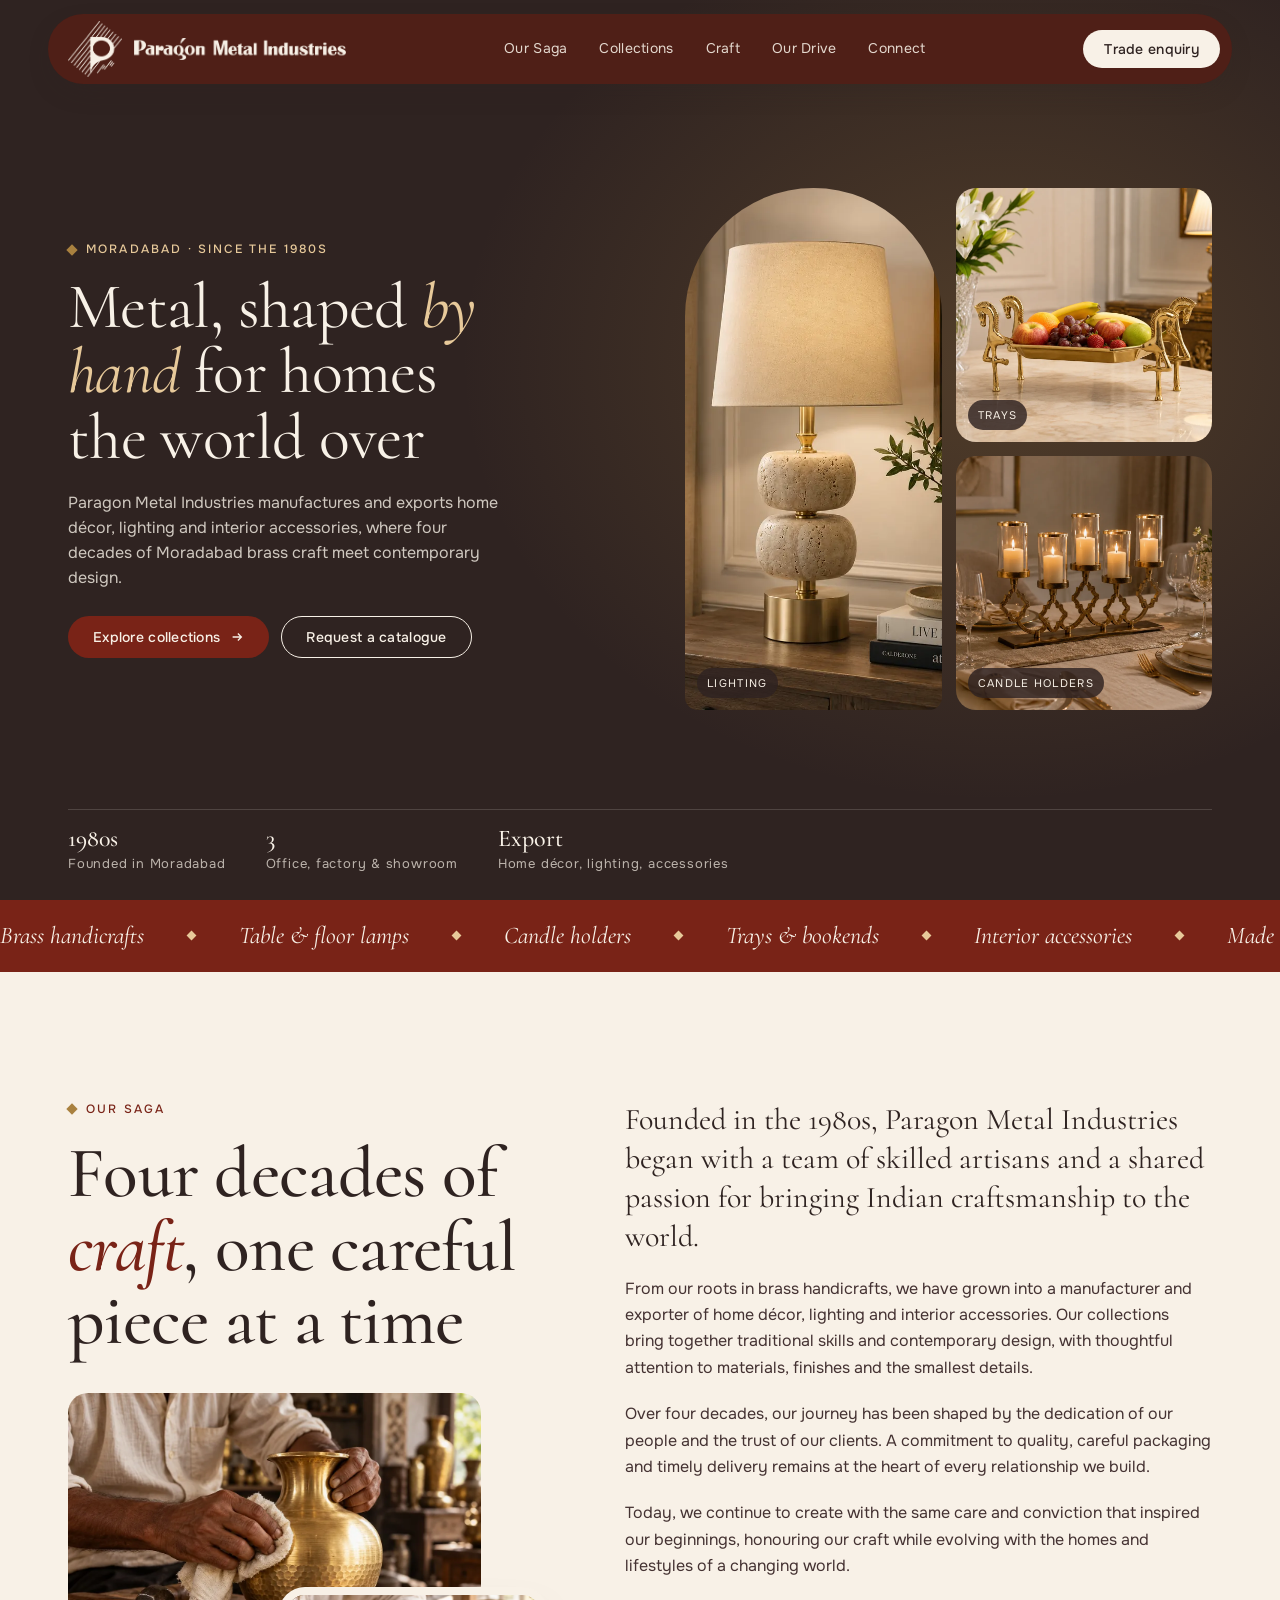
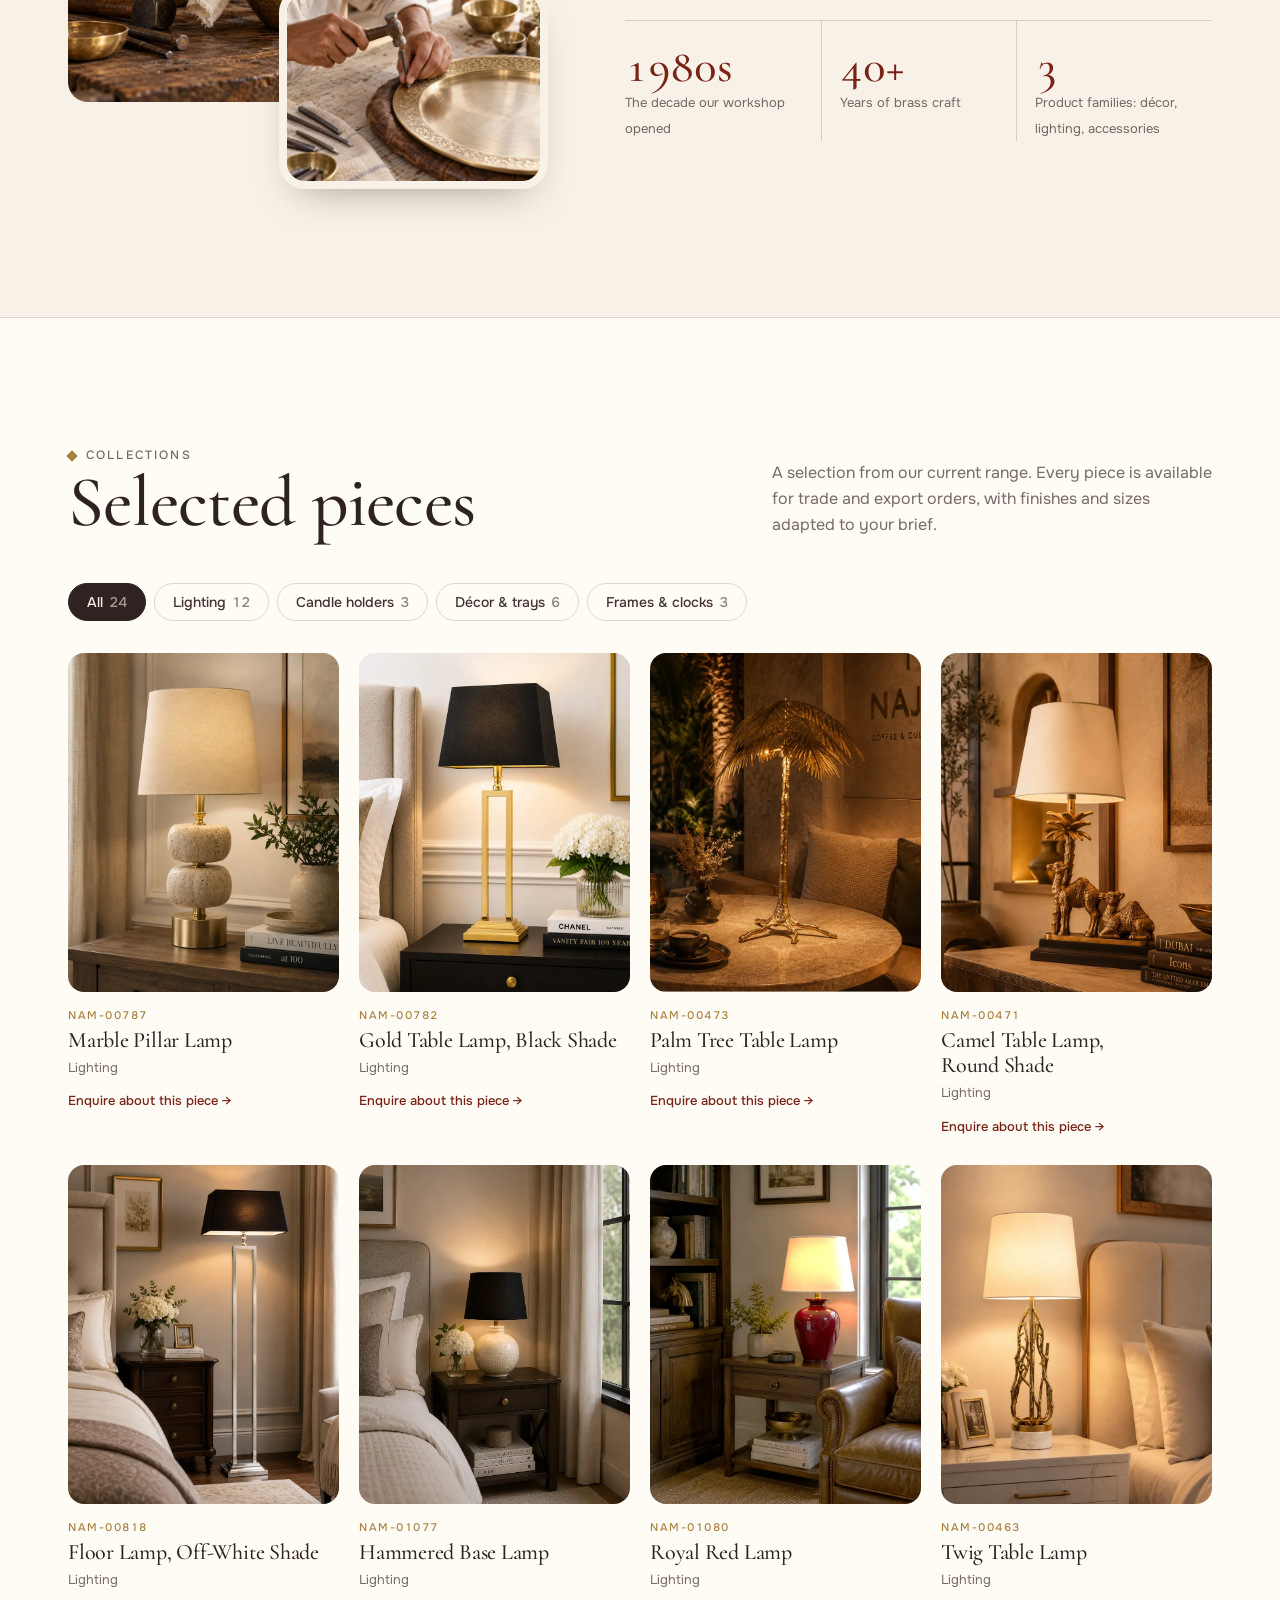
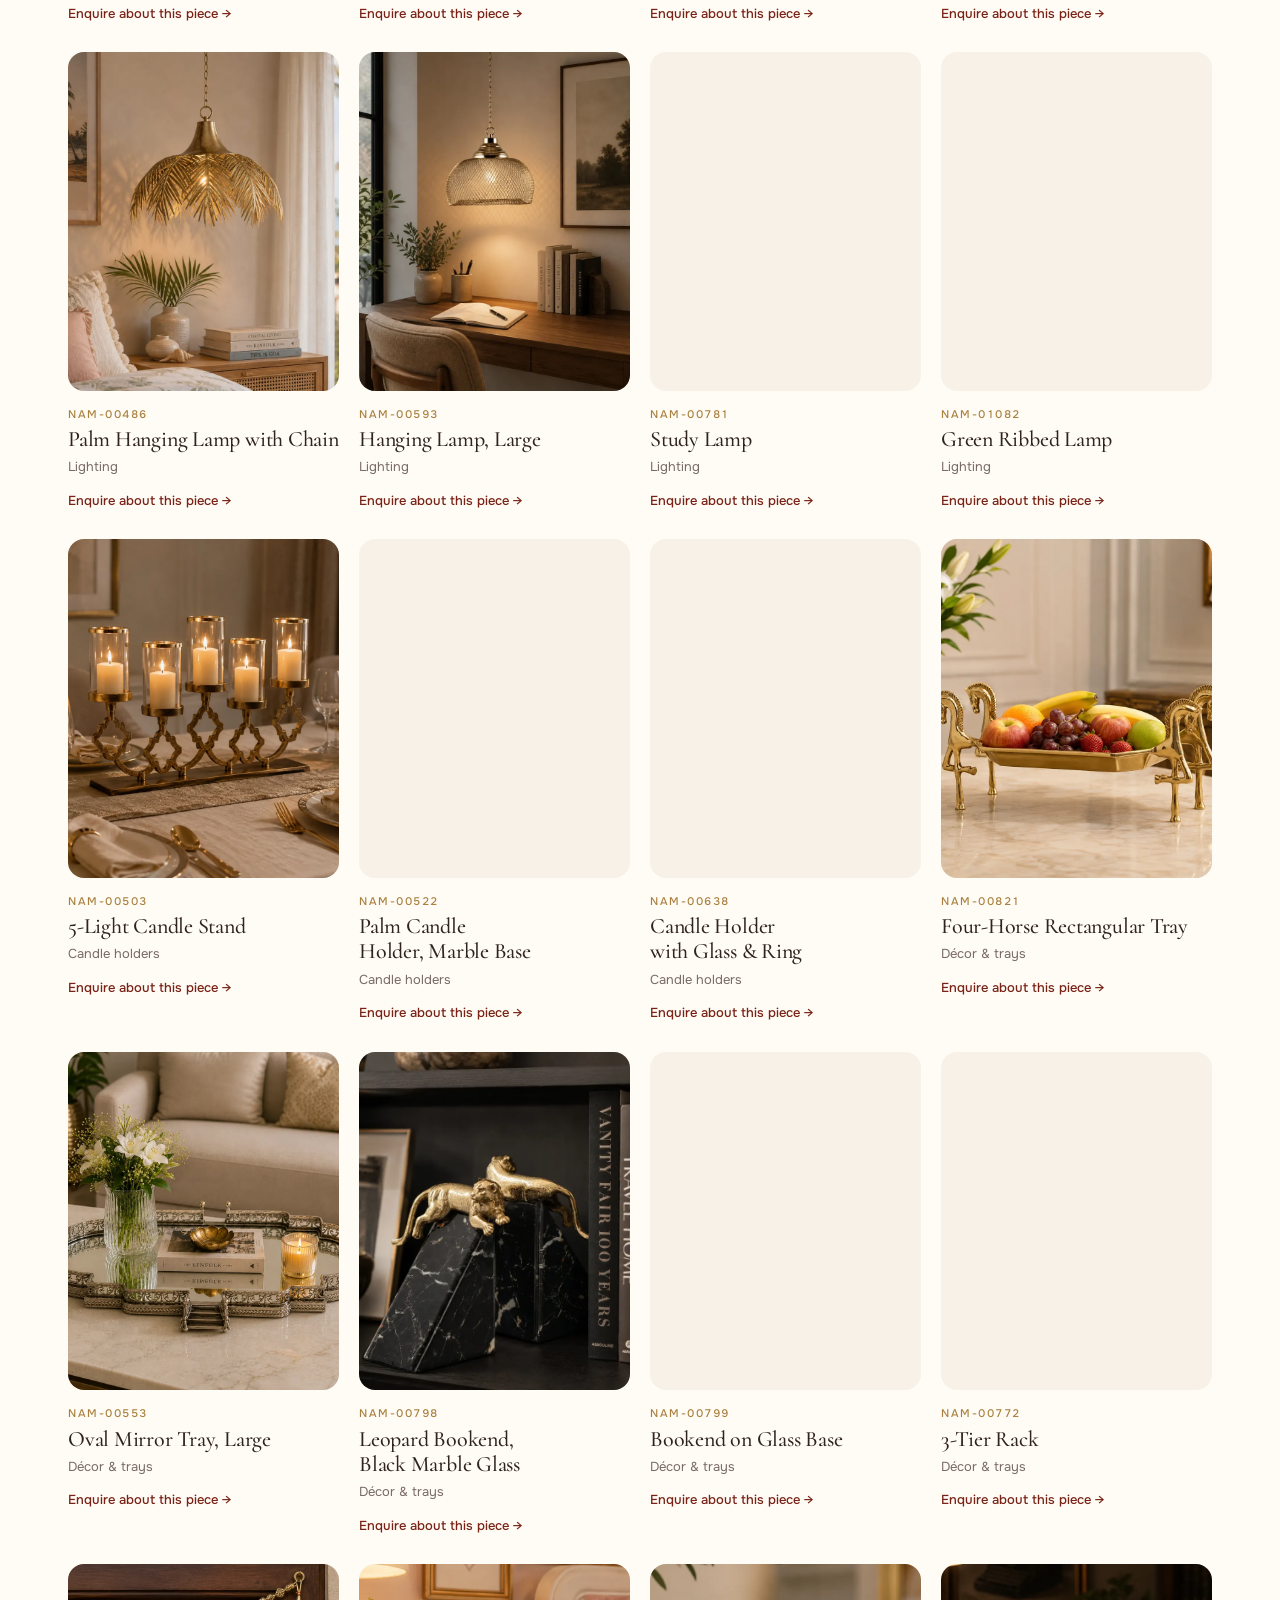
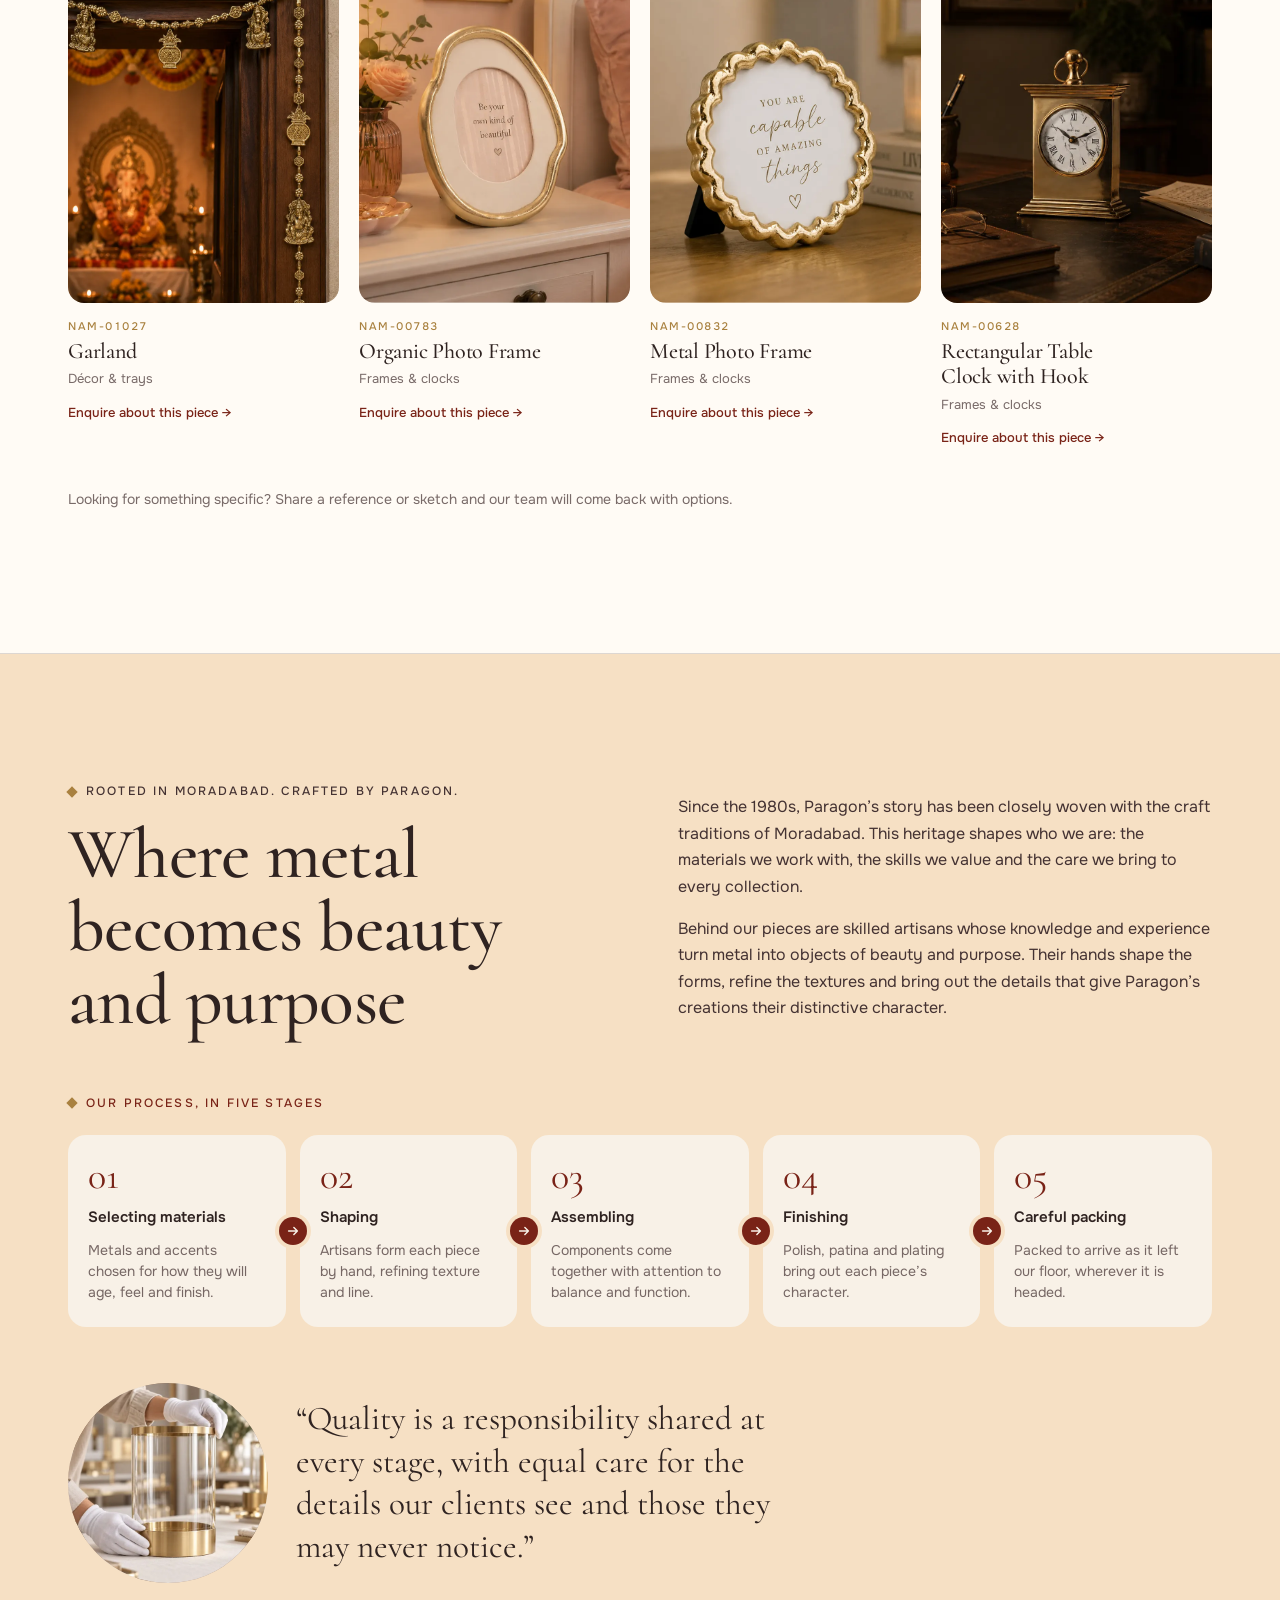
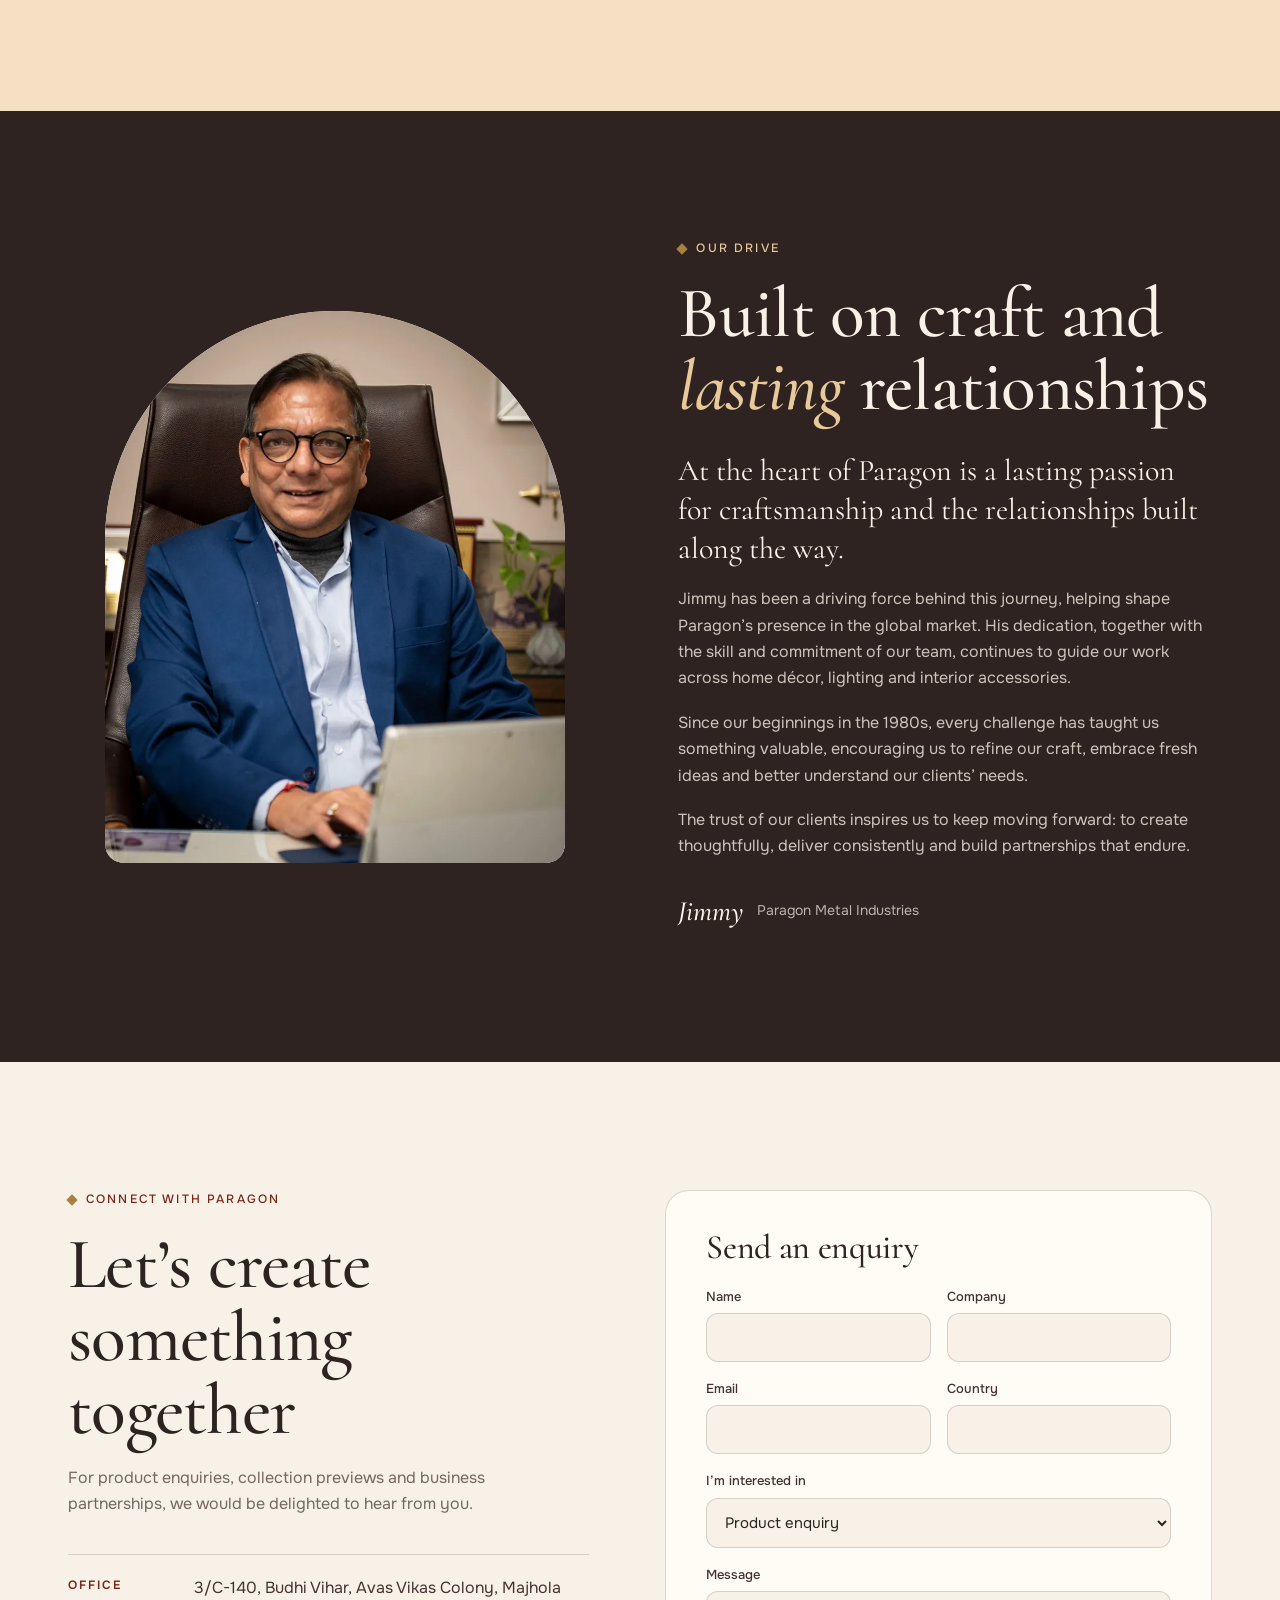
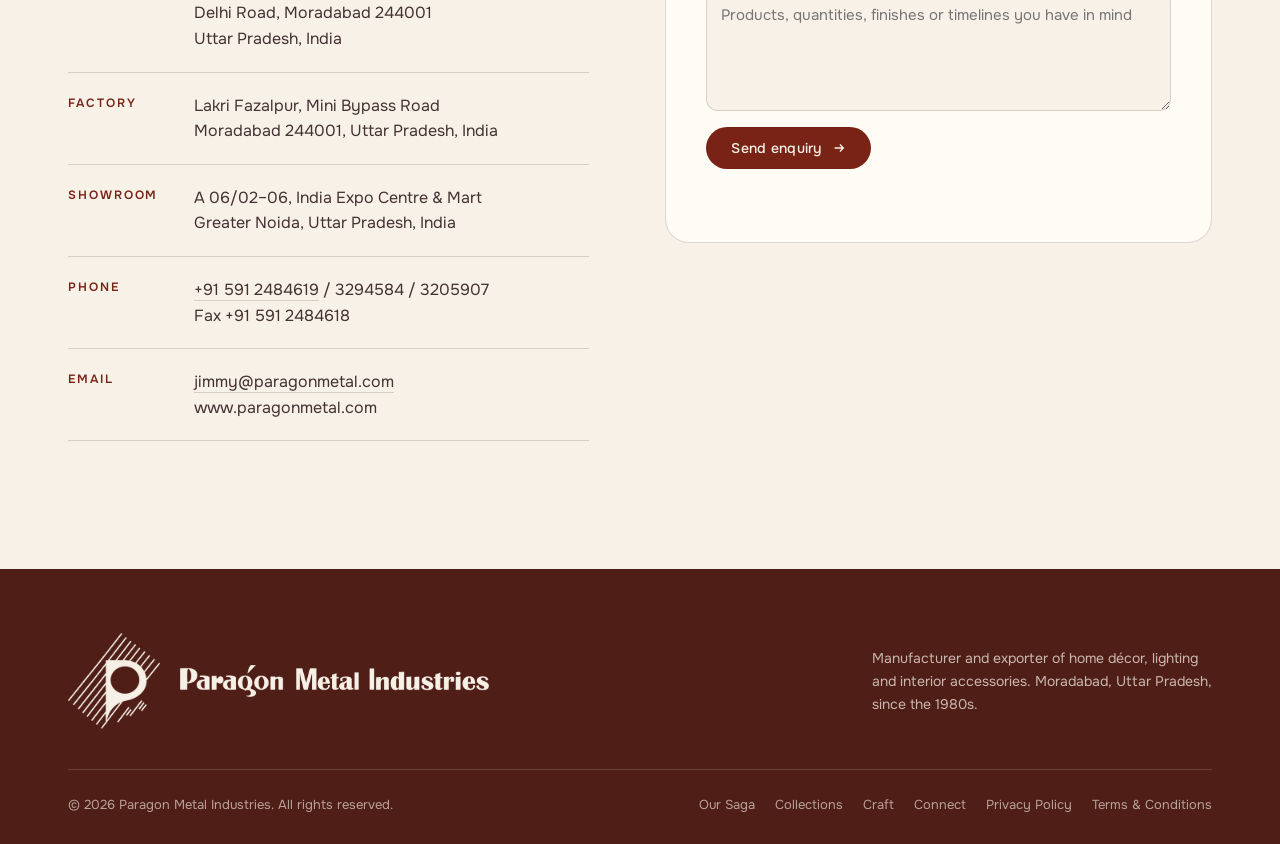
==== index.html @ 7263d32e "Keep all images in images/ and compress the logo Logo mark and wordmark move into images/ as lossles" ====
<!doctype html>
<html lang="en">
<head>
<meta charset="utf-8">
<meta name="viewport" content="width=device-width, initial-scale=1, viewport-fit=cover">
<title>Paragon Metal Industries</title>
<meta name="description" content="Paragon Metal Industries, Moradabad. Manufacturer and exporter of brass home décor, lighting and interior accessories since the 1980s.">
<link rel="preconnect" href="https://fonts.googleapis.com">
<link rel="preconnect" href="https://fonts.gstatic.com" crossorigin>
<link href="https://fonts.googleapis.com/css2?family=Cormorant:ital,wght@0,400;0,500;0,600;1,400;1,500&family=Onest:wght@300;400;500;600&display=swap" rel="stylesheet">
<style>
/* Layout: floating pill nav over a dark hero, then cream sections alternating with
   a peach craft band and an oxblood-brown footer. Wide 1240px frame, 16px+ gutters. */
:root{
  --cream:#F8F1E7;      /* page ground */
  --paper:#FFFBF5;      /* card ground */
  --peach:#F6E0C4;      /* craft band */
  --ink:#2F2321;        /* text + dark sections */
  --cocoa:#443232;      /* secondary text */
  --oxblood:#792317;    /* accent: nav, buttons */
  --oxblood-deep:#4F1F17;
  --brass:#A9813F;      /* small metal details */
  --line:rgba(68,50,50,.18);
  --muted:rgba(68,50,50,.72);

  --display:"Cormorant","Cormorant Garamond",Georgia,"Times New Roman",serif;
  --body:"Onest",system-ui,-apple-system,"Segoe UI",Roboto,sans-serif;

  --frame:1240px;
  --gutter:clamp(16px,4vw,48px);
  --radius:999px;
}
*{box-sizing:border-box}
html{scroll-behavior:smooth}
@media (prefers-reduced-motion:reduce){html{scroll-behavior:auto}*{animation:none!important;transition:none!important}}
body{margin:0;background:var(--cream);color:var(--ink);font-family:var(--body);font-size:16px;line-height:1.65;-webkit-font-smoothing:antialiased}
img{max-width:100%;display:block}
a{color:inherit}
:focus-visible{outline:2px solid var(--brass);outline-offset:3px}
.frame{max-width:var(--frame);margin-inline:auto;padding-inline:var(--gutter)}
h1,h2,h3{font-family:var(--display);font-weight:500;line-height:1.02;margin:0;text-wrap:balance;letter-spacing:-.01em}
.eyebrow{font-size:12px;letter-spacing:.18em;text-transform:uppercase;font-weight:500;color:var(--oxblood);display:flex;align-items:center;gap:10px;margin:0 0 18px}
.eyebrow::before{content:"";width:8px;height:8px;background:var(--brass);transform:rotate(45deg)}
.btn{display:inline-flex;align-items:center;gap:10px;padding:13px 24px;border-radius:var(--radius);font:500 14px/1 var(--body);letter-spacing:.02em;text-decoration:none;border:1px solid transparent;cursor:pointer;transition:background .25s,color .25s,border-color .25s}
.btn-primary{background:var(--oxblood);color:var(--cream)}
.btn-primary:hover{background:var(--oxblood-deep)}
.btn-ghost{border-color:currentColor;background:transparent}
.btn-ghost:hover{background:var(--cream);color:var(--ink);border-color:var(--cream)}
.btn svg{width:14px;height:14px}

/* ---------- Nav ---------- */
.nav-wrap{position:fixed;inset:0 0 auto 0;z-index:50;padding:calc(14px + env(safe-area-inset-top,0px)) var(--gutter) 0}
.nav{max-width:var(--frame);margin-inline:auto;background:var(--oxblood-deep);color:var(--cream);border-radius:var(--radius);display:flex;align-items:center;justify-content:space-between;gap:16px;padding:7px 12px 7px 20px;box-shadow:0 10px 30px -12px rgba(47,35,33,.45)}
.logo{display:inline-flex;align-items:center;gap:12px;text-decoration:none}
.logo img{width:auto;display:block}
.nav .logo .mark{height:56px}
.nav .logo .word{height:22px}
@media (max-width:520px){.nav .logo{gap:9px}.nav .logo .mark{height:46px}.nav .logo .word{height:15px}}
@media (min-width:901px) and (max-width:1120px){.nav .logo .word{height:17px}.nav ul a{padding-inline:10px}}
.nav ul{list-style:none;margin:0;padding:0;display:flex;gap:4px}
.nav ul a{display:block;padding:9px 14px;border-radius:var(--radius);text-decoration:none;font-size:14px;letter-spacing:.02em;opacity:.88;transition:background .2s,opacity .2s}
.nav ul a:hover{background:rgba(248,241,231,.1);opacity:1}
.nav .btn{background:var(--cream);color:var(--ink);padding:11px 20px}
.nav .btn:hover{background:var(--peach)}
.menu-btn{display:none;background:none;border:0;color:var(--cream);padding:8px;cursor:pointer}
.menu-btn svg{width:26px;height:26px;display:block}
.menu-btn .x{display:none}
.nav.open .menu-btn .bars{display:none}
.nav.open .menu-btn .x{display:block}
@media (max-width:900px){
  .nav ul,.nav .nav-cta{display:none}
  .menu-btn{display:block}
  .nav.open{border-radius:28px;flex-wrap:wrap}
  .nav.open ul{display:flex;flex-direction:column;width:100%;padding:8px 0 10px;order:3}
  .nav.open ul a{font-size:17px;padding:12px 14px}
}

/* ---------- Hero ---------- */
.hero{background:var(--ink);color:var(--cream);padding-block:140px 72px;position:relative;overflow:hidden}
.hero::after{content:"";position:absolute;inset:0;background:radial-gradient(60% 70% at 78% 40%,rgba(169,129,63,.28),transparent 70%);pointer-events:none}
.hero-grid{display:grid;grid-template-columns:1.05fr 1fr;gap:clamp(28px,5vw,72px);align-items:end;position:relative;z-index:1}
.hero h1{font-size:clamp(40px,11vw,64px);font-weight:400}
.hero h1 em{font-style:italic;color:#E7C99A}
.hero-lede{max-width:430px;color:rgba(248,241,231,.8);margin:28px 0 32px;font-size:17px}
.hero-actions{display:flex;flex-wrap:wrap;gap:12px}
.hero-collage{display:grid;grid-template-columns:1fr 1fr;grid-template-rows:auto auto;gap:14px}
.tile{background:var(--paper);border-radius:20px;overflow:hidden;position:relative}
.tile img{width:100%;height:100%;object-fit:cover}
.hero-collage .t1{grid-row:span 2;aspect-ratio:3/4.4;border-radius:200px 200px 20px 20px}
.hero-collage .t2,.hero-collage .t3{aspect-ratio:1/1}
.tile .tag{position:absolute;left:12px;bottom:12px;background:rgba(47,35,33,.82);color:var(--cream);font-size:11px;letter-spacing:.12em;text-transform:uppercase;padding:6px 10px;border-radius:var(--radius)}
.hero-foot{display:flex;flex-wrap:wrap;gap:12px 40px;margin-top:56px;padding-top:24px;border-top:1px solid rgba(248,241,231,.16);position:relative;z-index:1;font-size:13px;letter-spacing:.06em;color:rgba(248,241,231,.7)}
.hero-foot b{font-family:var(--display);font-size:30px;font-weight:500;color:var(--cream);display:block;letter-spacing:0;line-height:1.1}
@media (max-width:520px){.hero-foot{font-size:11.5px;letter-spacing:.02em;line-height:1.4}.hero-foot b{font-size:25px;margin-bottom:3px}}
@media (max-width:900px){
  .hero-foot{display:grid;grid-template-columns:repeat(3,minmax(0,1fr));gap:12px;margin-top:40px}
  .hero{padding-top:120px}
  .hero-grid{grid-template-columns:1fr}
}
/* Desktop: the whole hero fits the first screen, sized from viewport height */
@media (min-width:901px){
  .hero{min-height:100svh;display:flex;flex-direction:column;padding-block:116px 26px}
  .hero>.frame{flex:1;width:100%;display:flex;flex-direction:column}
  .hero-grid{flex:1;align-items:center}
  .hero h1{font-size:clamp(38px,min(5vw,8.4vh),80px)}
  .hero .eyebrow{margin-bottom:14px}
  .hero-lede{margin:clamp(14px,2.4vh,24px) 0 clamp(16px,2.8vh,28px);font-size:16px;line-height:1.55}
  .hero-collage{height:clamp(300px,58vh,560px);grid-template-rows:1fr 1fr;justify-self:end;width:min(100%,560px)}
  .hero-collage .tile{aspect-ratio:auto;height:100%;min-height:0}
  .hero-foot{margin-top:clamp(16px,3vh,32px);padding-top:16px}
  .hero-foot b{font-size:24px}
}

/* ---------- Marquee ---------- */
.marquee{background:var(--oxblood);color:var(--cream);overflow:hidden;white-space:nowrap;padding-block:16px}
.marquee-track{display:inline-flex;gap:44px;animation:slide 38s linear infinite;font-family:var(--display);font-size:24px;font-style:italic}
.marquee-track span{display:inline-flex;align-items:center;gap:44px}
.marquee-track span::after{content:"";width:7px;height:7px;background:#E7C99A;transform:rotate(45deg)}
@keyframes slide{to{transform:translateX(-50%)}}

/* ---------- Sections ---------- */
section{scroll-margin-top:104px}
.sec{padding-block:clamp(72px,10vw,128px)}
.sec-head{display:flex;justify-content:space-between;align-items:end;gap:24px;flex-wrap:wrap;margin-bottom:44px}
.sec-head h2{font-size:clamp(40px,5.6vw,76px)}
.sec-head p{max-width:440px;color:var(--muted);margin:0}

/* Saga */
.saga{display:grid;grid-template-columns:.9fr 1.1fr;gap:clamp(32px,6vw,96px);align-items:start}
.saga h2{font-size:clamp(40px,5.6vw,76px)}
.saga h2 em{font-style:italic;color:var(--oxblood)}
.saga-figure{margin-top:36px;position:relative;padding:0 0 18% 0}
.saga-figure img{display:block;width:86%;height:auto;aspect-ratio:4/3;object-fit:cover;border-radius:20px;background:var(--paper)}
.saga-figure img+img{position:absolute;right:0;bottom:0;width:56%;border:8px solid var(--cream);border-radius:26px;box-shadow:0 18px 40px -22px rgba(47,35,33,.5)}
.saga-copy{min-width:0}
.saga-copy p{margin:0 0 20px;max-width:62ch;color:var(--cocoa)}
.saga-copy p:first-child{font-family:var(--display);font-size:clamp(24px,2.4vw,30px);line-height:1.3;color:var(--ink)}
.facts{display:grid;grid-template-columns:repeat(3,1fr);gap:0;margin-top:40px;border-top:1px solid var(--line)}
.facts div{padding:22px 18px 0 0}
.facts div+div{padding-left:18px;border-left:1px solid var(--line)}
.facts b{display:block;font-family:var(--display);font-weight:500;font-size:clamp(34px,3.6vw,48px);line-height:1;color:var(--oxblood);font-variant-numeric:tabular-nums}
.facts span{font-size:13px;color:var(--muted)}
@media (max-width:900px){.saga{grid-template-columns:1fr}}
@media (max-width:520px){.facts div{padding:18px 10px 0 0}.facts div+div{padding-left:12px}.facts b{font-size:29px}.facts span{display:block;font-size:12px;line-height:1.4;margin-top:6px}}

/* Collections */
.collections{background:var(--paper);border-block:1px solid var(--line)}
.filters{display:flex;flex-wrap:wrap;gap:8px;margin-bottom:32px}
.filters button{font:500 14px/1 var(--body);padding:11px 18px;border-radius:var(--radius);border:1px solid var(--line);background:transparent;color:var(--cocoa);cursor:pointer;transition:all .2s}
.filters button:hover{border-color:var(--cocoa)}
.filters button[aria-pressed="true"]{background:var(--ink);border-color:var(--ink);color:var(--cream)}
.filters .count{opacity:.6;margin-left:6px;font-variant-numeric:tabular-nums}
@media (max-width:520px){.filters{gap:6px}.filters button{font-size:13px;padding:9px 11px;white-space:nowrap}.filters .count{margin-left:4px}}
@media (max-width:350px){.filters{gap:5px}.filters button{font-size:12px;padding:8px 9px}}
.grid{display:grid;grid-template-columns:repeat(4,1fr);gap:28px 20px}
@media (max-width:1060px){.grid{grid-template-columns:repeat(3,1fr)}}
@media (max-width:760px){.grid{grid-template-columns:repeat(2,1fr);gap:22px 12px}}
.card{display:flex;flex-direction:column;min-width:0}
.card-img{position:relative;aspect-ratio:4/5;border-radius:16px;overflow:hidden;background:var(--cream)}
.card-img img{position:absolute;inset:0;width:100%;height:100%;object-fit:cover;transition:opacity .5s,transform .8s}
.card-img img.alt{opacity:0;object-fit:contain;background:#fff}
.card:hover .card-img img.alt{opacity:1}
.card:hover .card-img img{transform:scale(1.03)}
.card-body{padding-top:14px;display:flex;flex-direction:column;gap:4px}
.card-sku{font-size:11px;letter-spacing:.14em;color:var(--brass);font-weight:500;font-variant-numeric:tabular-nums}
.card h3{font-size:22px;line-height:1.15;font-weight:500}
.card-cat{font-size:13px;color:var(--muted)}
.card a.enq{margin-top:8px;font-size:13px;font-weight:500;color:var(--oxblood);text-decoration:none;display:inline-flex;gap:6px;align-items:center}
.card a.enq:hover{text-decoration:underline;text-underline-offset:3px}
.card[hidden]{display:none}
.grid-note{margin-top:40px;font-size:14px;color:var(--muted)}

/* Craft band */
.craft{background:var(--peach)}
.craft-top{display:grid;grid-template-columns:1fr 1fr;gap:clamp(32px,6vw,96px);align-items:end;margin-bottom:56px}
.craft-top h2{font-size:clamp(40px,5.6vw,76px)}
.craft-top p{margin:0 0 16px;color:var(--cocoa);max-width:60ch}
.steps{list-style:none;margin:0;padding:0;display:grid;grid-template-columns:repeat(5,1fr);gap:14px;counter-reset:s}
.steps li{background:var(--cream);border-radius:18px;padding:22px 20px 24px;display:flex;flex-direction:column;gap:10px;min-width:0;position:relative}
.steps li:not(:last-child)::after{content:"";position:absolute;z-index:2;top:50%;right:-21px;width:28px;height:28px;margin-top:-14px;border-radius:50%;background:var(--oxblood) url("data:image/svg+xml,%3Csvg xmlns='http://www.w3.org/2000/svg' viewBox='0 0 16 16' fill='none' stroke='%23F8F1E7' stroke-width='1.7' stroke-linecap='round' stroke-linejoin='round'%3E%3Cpath d='M3 8h10M9 4l4 4-4 4'/%3E%3C/svg%3E") center/14px no-repeat;box-shadow:0 0 0 4px var(--peach)}
.steps-label{margin-bottom:22px}
.steps li::before{counter-increment:s;content:"0" counter(s);font-family:var(--display);font-size:38px;line-height:1;color:var(--oxblood)}
.steps b{font-weight:600;font-size:15px}
.steps span{font-size:14px;color:var(--muted);line-height:1.5}
.craft-quote{margin-top:56px;display:grid;grid-template-columns:auto 1fr;gap:28px;align-items:center}
.craft-quote .tile{width:200px;aspect-ratio:1;border-radius:50%}
.craft-quote .tile img{position:absolute;inset:0;opacity:0;transition:opacity 1.2s ease}
.craft-quote .tile img.prev{opacity:1;z-index:1;transition:none}
.craft-quote .tile img.on{opacity:1;z-index:2}
.craft-quote p{font-family:var(--display);font-size:clamp(24px,2.6vw,34px);line-height:1.28;margin:0;max-width:30ch}
@media (max-width:1000px){.steps{grid-template-columns:repeat(2,minmax(0,1fr));gap:12px}.steps li:last-child{grid-column:span 2}
  .steps li:not(:last-child)::after{right:-20px}
  .steps li:nth-child(even):not(:last-child)::after{top:auto;right:auto;left:-20px;bottom:-20px;margin-top:0;transform:rotate(90deg)}}
@media (max-width:900px){.craft-top{grid-template-columns:1fr}}
@media (max-width:560px){.steps li{padding:18px 15px 20px;gap:8px}.steps li::before{font-size:32px}.steps b{font-size:14.5px}.steps span{font-size:13px}
  .craft-quote{gap:16px;margin-top:44px}.craft-quote .tile{width:108px}.craft-quote p{font-size:19px;line-height:1.3}}

/* Drive */
.drive{background:var(--ink);color:var(--cream)}
.drive-grid{display:grid;grid-template-columns:1fr 1fr;gap:clamp(32px,6vw,96px);align-items:center}
.drive .eyebrow{color:#E7C99A}
.drive h2{font-size:clamp(40px,5.6vw,76px)}
.drive h2 em{font-style:italic;color:#E7C99A}
.drive p{color:rgba(248,241,231,.78);max-width:58ch;margin:0 0 18px}
.drive .lead{font-family:var(--display);font-size:clamp(24px,2.4vw,30px);line-height:1.3;color:var(--cream)}
.drive-pics{display:flex;justify-content:center}
.drive-pics .tile{width:min(100%,460px);aspect-ratio:5/6;border-radius:240px 240px 20px 20px}
.drive-pics .tile img{object-position:50% 30%}
.sign{display:flex;align-items:center;gap:14px;margin-top:28px;font-size:14px;color:rgba(248,241,231,.7)}
.sign b{font-family:var(--display);font-size:28px;font-weight:500;font-style:italic;color:var(--cream)}
@media (max-width:900px){.drive-grid{grid-template-columns:1fr}}

/* Contact */
.contact-grid{display:grid;grid-template-columns:1fr 1.05fr;gap:clamp(32px,6vw,80px);align-items:start}
.contact h2{font-size:clamp(40px,5.6vw,76px)}
.contact-intro{color:var(--muted);max-width:44ch;margin:18px 0 36px}
.places{display:grid;gap:0;border-top:1px solid var(--line)}
.place{display:grid;grid-template-columns:110px 1fr;gap:16px;padding:20px 0;border-bottom:1px solid var(--line)}
.place h3{font-family:var(--body);font-size:12px;letter-spacing:.16em;text-transform:uppercase;font-weight:600;color:var(--oxblood);padding-top:4px}
.place p{margin:0;color:var(--cocoa);line-height:1.6}
.place a{text-decoration:none;border-bottom:1px solid var(--line)}
.place a:hover{border-color:var(--oxblood)}
.form{background:var(--paper);border:1px solid var(--line);border-radius:24px;padding:clamp(22px,3.4vw,40px);display:grid;gap:16px;min-width:0}
.form h3{font-size:34px;margin-bottom:4px}
.form .row{display:grid;grid-template-columns:1fr 1fr;gap:16px}
.field{display:grid;gap:6px;min-width:0}
.field label{font-size:13px;font-weight:500;color:var(--cocoa)}
.field input,.field select,.field textarea{font:400 15px/1.4 var(--body);color:var(--ink);background:var(--cream);border:1px solid var(--line);border-radius:12px;padding:13px 14px;width:100%}
.field textarea{min-height:120px;resize:vertical}
.field input:focus,.field select:focus,.field textarea:focus{outline:none;border-color:var(--oxblood);box-shadow:0 0 0 3px rgba(121,35,23,.12)}
.form .btn{justify-self:start}
.form-msg{font-size:14px;color:var(--oxblood);min-height:1.2em;margin:0}
@media (max-width:900px){.contact-grid{grid-template-columns:1fr}}
@media (max-width:520px){.form .row{grid-template-columns:1fr}.place{grid-template-columns:1fr;gap:4px}}

/* Footer */
footer{background:var(--oxblood-deep);color:var(--cream);padding-block:64px calc(28px + env(safe-area-inset-bottom,0px))}
.foot-top{display:flex;justify-content:space-between;align-items:center;gap:32px;flex-wrap:wrap;padding-bottom:40px;border-bottom:1px solid rgba(248,241,231,.16)}
.foot-top .logo{gap:20px;min-width:0}
.foot-top .logo .mark{height:96px}
.foot-top .logo .word{height:32px}
@media (max-width:520px){.foot-top .logo{gap:14px}.foot-top .logo .mark{height:68px}.foot-top .logo .word{height:21px}}
.foot-top p{margin:0;max-width:340px;color:rgba(248,241,231,.72);font-size:14px}
.foot-bot{display:flex;justify-content:space-between;gap:16px;flex-wrap:wrap;padding-top:24px;font-size:13px;color:rgba(248,241,231,.62)}
.foot-bot nav{display:flex;gap:10px 20px;flex-wrap:wrap}
.foot-bot a{text-decoration:none}
.foot-bot a:hover{color:var(--cream)}

/* Reveal: visible at rest, gentle lift when JS marks it */
.reveal{transition:transform .9s cubic-bezier(.2,.7,.2,1),opacity .9s}
.js .reveal.pre{transform:translateY(22px)}
</style>
</head>
<body>

<div class="nav-wrap">
  <nav class="nav" id="nav" aria-label="Main">
    <a href="#top" class="logo" aria-label="Paragon Metal Industries home"><img class="mark" src="images/logo-mark.webp" alt="" width="230" height="240"><img class="word" src="images/logo-wordmark.webp" alt="Paragon Metal Industries" width="928" height="96"></a>
    <ul>
      <li><a href="#saga">Our Saga</a></li>
      <li><a href="#collections">Collections</a></li>
      <li><a href="#craft">Craft</a></li>
      <li><a href="#drive">Our Drive</a></li>
      <li><a href="#connect">Connect</a></li>
    </ul>
    <a href="#connect" class="btn nav-cta">Trade enquiry</a>
    <button class="menu-btn" id="menuBtn" aria-label="Open menu" aria-expanded="false">
      <svg class="bars" viewBox="0 0 24 24" fill="none" stroke="currentColor" stroke-width="1.6"><path d="M3 7h18M3 12h18M3 17h18"/></svg>
      <svg class="x" viewBox="0 0 24 24" fill="none" stroke="currentColor" stroke-width="1.8" stroke-linecap="round"><path d="M5 5l14 14M19 5L5 19"/></svg>
    </button>
  </nav>
</div>

<header class="hero" id="top">
  <div class="frame">
    <div class="hero-grid">
      <div>
        <p class="eyebrow" style="color:#E7C99A">Moradabad · Since the 1980s</p>
        <h1>Metal, shaped <em>by hand</em> for homes the world over</h1>
        <p class="hero-lede">Paragon Metal Industries manufactures and exports home décor, lighting and interior accessories, where four decades of Moradabad brass craft meet contemporary design.</p>
        <div class="hero-actions">
          <a href="#collections" class="btn btn-primary">Explore collections
            <svg viewBox="0 0 16 16" fill="none" stroke="currentColor" stroke-width="1.5"><path d="M3 8h10M9 4l4 4-4 4"/></svg></a>
          <a href="#connect" class="btn btn-ghost">Request a catalogue</a>
        </div>
      </div>
      <div class="hero-collage">
        <div class="tile t1"><img src="images/nam-00787-1.webp" alt="Marble pillar lamp with brass detailing"><span class="tag">Lighting</span></div>
        <div class="tile t2"><img src="images/nam-00821-1.webp" alt="Four-horse rectangular tray"><span class="tag">Trays</span></div>
        <div class="tile t3"><img src="images/nam-00503-1.webp" alt="Five-light candle stand with clear glass and brass rings"><span class="tag">Candle holders</span></div>
      </div>
    </div>
    <div class="hero-foot">
      <div><b>1980s</b>Founded in Moradabad</div>
      <div><b>3</b>Office, factory &amp; showroom</div>
      <div><b>Export</b>Home décor, lighting, accessories</div>
    </div>
  </div>
</header>

<div class="marquee" aria-hidden="true">
  <div class="marquee-track">
    <span>Brass handicrafts</span><span>Table &amp; floor lamps</span><span>Candle holders</span><span>Trays &amp; bookends</span><span>Interior accessories</span><span>Made in Moradabad</span>
    <span>Brass handicrafts</span><span>Table &amp; floor lamps</span><span>Candle holders</span><span>Trays &amp; bookends</span><span>Interior accessories</span><span>Made in Moradabad</span>
  </div>
</div>

<main>
<section id="saga" class="sec">
  <div class="frame saga">
    <div class="reveal">
      <p class="eyebrow">Our Saga</p>
      <h2>Four decades of <em>craft</em>, one careful piece at a time</h2>
      <div class="saga-figure"><img src="images/saga-1.webp" alt="Artisan polishing a hammered brass vase at the workbench" width="1100" height="825" loading="lazy"><img src="images/saga-2.webp" alt="Artisan chasing a pattern into a brass tray by hand" width="1100" height="825" loading="lazy"></div>
    </div>
    <div class="saga-copy reveal">
      <p>Founded in the 1980s, Paragon Metal Industries began with a team of skilled artisans and a shared passion for bringing Indian craftsmanship to the world.</p>
      <p>From our roots in brass handicrafts, we have grown into a manufacturer and exporter of home décor, lighting and interior accessories. Our collections bring together traditional skills and contemporary design, with thoughtful attention to materials, finishes and the smallest details.</p>
      <p>Over four decades, our journey has been shaped by the dedication of our people and the trust of our clients. A commitment to quality, careful packaging and timely delivery remains at the heart of every relationship we build.</p>
      <p>Today, we continue to create with the same care and conviction that inspired our beginnings, honouring our craft while evolving with the homes and lifestyles of a changing world.</p>
      <div class="facts">
        <div><b>1980s</b><span>The decade our workshop opened</span></div>
        <div><b>40+</b><span>Years of brass craft</span></div>
        <div><b>3</b><span>Product families: décor, lighting, accessories</span></div>
      </div>
    </div>
  </div>
</section>

<section id="collections" class="sec collections">
  <div class="frame">
    <div class="sec-head">
      <div>
        <p class="eyebrow">Collections</p>
        <h2>Selected pieces</h2>
      </div>
      <p>A selection from our current range. Every piece is available for trade and export orders, with finishes and sizes adapted to your brief.</p>
    </div>
    <div class="filters" id="filters" role="group" aria-label="Filter by category"></div>
    <div class="grid" id="grid"></div>
    <p class="grid-note">Looking for something specific? Share a reference or sketch and our team will come back with options.</p>
  </div>
</section>

<section id="craft" class="sec craft">
  <div class="frame">
    <div class="craft-top">
      <div>
        <p class="eyebrow">Rooted in Moradabad. Crafted by Paragon.</p>
        <h2>Where metal becomes beauty and purpose</h2>
      </div>
      <div>
        <p>Since the 1980s, Paragon’s story has been closely woven with the craft traditions of Moradabad. This heritage shapes who we are: the materials we work with, the skills we value and the care we bring to every collection.</p>
        <p>Behind our pieces are skilled artisans whose knowledge and experience turn metal into objects of beauty and purpose. Their hands shape the forms, refine the textures and bring out the details that give Paragon’s creations their distinctive character.</p>
      </div>
    </div>
    <p class="eyebrow steps-label">Our process, in five stages</p>
    <ol class="steps">
      <li><b>Selecting materials</b><span>Metals and accents chosen for how they will age, feel and finish.</span></li>
      <li><b>Shaping</b><span>Artisans form each piece by hand, refining texture and line.</span></li>
      <li><b>Assembling</b><span>Components come together with attention to balance and function.</span></li>
      <li><b>Finishing</b><span>Polish, patina and plating bring out each piece’s character.</span></li>
      <li><b>Careful packing</b><span>Packed to arrive as it left our floor, wherever it is headed.</span></li>
    </ol>
    <div class="craft-quote">
      <div class="tile" id="craftCycle"><img class="on" src="images/craft-1.webp" alt="Gloved hands wrapping a brass vase for packing"><img src="images/craft-2.webp" alt="Gloved hands assembling a brass and glass candle holder" loading="lazy"><img src="images/craft-3.webp" alt="Gloved hands inspecting the finish of a brass bowl" loading="lazy"></div>
      <p>“Quality is a responsibility shared at every stage, with equal care for the details our clients see and those they may never notice.”</p>
    </div>
  </div>
</section>

<section id="drive" class="sec drive">
  <div class="frame drive-grid">
    <div class="drive-pics">
      <div class="tile"><img src="images/our-drive.webp" alt="Portrait at the Paragon Metal Industries office" width="916" height="1100" loading="lazy"></div>
    </div>
    <div>
      <p class="eyebrow">Our Drive</p>
      <h2>Built on craft and <em>lasting</em> relationships</h2>
      <p class="lead" style="margin-top:28px">At the heart of Paragon is a lasting passion for craftsmanship and the relationships built along the way.</p>
      <p>Jimmy has been a driving force behind this journey, helping shape Paragon’s presence in the global market. His dedication, together with the skill and commitment of our team, continues to guide our work across home décor, lighting and interior accessories.</p>
      <p>Since our beginnings in the 1980s, every challenge has taught us something valuable, encouraging us to refine our craft, embrace fresh ideas and better understand our clients’ needs.</p>
      <p>The trust of our clients inspires us to keep moving forward: to create thoughtfully, deliver consistently and build partnerships that endure.</p>
      <div class="sign"><b>Jimmy</b> Paragon Metal Industries</div>
    </div>
  </div>
</section>

<section id="connect" class="sec contact">
  <div class="frame contact-grid">
    <div>
      <p class="eyebrow">Connect with Paragon</p>
      <h2>Let’s create something together</h2>
      <p class="contact-intro">For product enquiries, collection previews and business partnerships, we would be delighted to hear from you.</p>
      <div class="places">
        <div class="place"><h3>Office</h3><p>3/C-140, Budhi Vihar, Avas Vikas Colony, Majhola<br>Delhi Road, Moradabad 244001<br>Uttar Pradesh, India</p></div>
        <div class="place"><h3>Factory</h3><p>Lakri Fazalpur, Mini Bypass Road<br>Moradabad 244001, Uttar Pradesh, India</p></div>
        <div class="place"><h3>Showroom</h3><p>A 06/02–06, India Expo Centre &amp; Mart<br>Greater Noida, Uttar Pradesh, India</p></div>
        <div class="place"><h3>Phone</h3><p><a href="tel:+915912484619">+91 591 2484619</a> / 3294584 / 3205907<br>Fax +91 591 2484618</p></div>
        <div class="place"><h3>Email</h3><p><a href="mailto:jimmy@paragonmetal.com">jimmy@paragonmetal.com</a><br>www.paragonmetal.com</p></div>
      </div>
    </div>
    <form class="form" id="enquiry" novalidate>
      <h3>Send an enquiry</h3>
      <div class="row">
        <div class="field"><label for="f-name">Name</label><input id="f-name" name="name" autocomplete="name" required></div>
        <div class="field"><label for="f-company">Company</label><input id="f-company" name="company" autocomplete="organization"></div>
      </div>
      <div class="row">
        <div class="field"><label for="f-email">Email</label><input id="f-email" name="email" type="email" autocomplete="email" required></div>
        <div class="field"><label for="f-country">Country</label><input id="f-country" name="country" autocomplete="country-name"></div>
      </div>
      <div class="field"><label for="f-topic">I’m interested in</label>
        <select id="f-topic" name="topic">
          <option>Product enquiry</option>
          <option>Collection preview / catalogue</option>
          <option>Business partnership</option>
          <option>Showroom visit</option>
        </select>
      </div>
      <div class="field"><label for="f-msg">Message</label><textarea id="f-msg" name="message" placeholder="Products, quantities, finishes or timelines you have in mind"></textarea></div>
      <button class="btn btn-primary" type="submit">Send enquiry
        <svg viewBox="0 0 16 16" fill="none" stroke="currentColor" stroke-width="1.5"><path d="M3 8h10M9 4l4 4-4 4"/></svg></button>
      <p class="form-msg" id="formMsg" role="status"></p>
    </form>
  </div>
</section>
</main>

<footer>
  <div class="frame">
    <div class="foot-top">
      <a href="#top" class="logo" aria-label="Paragon Metal Industries, back to top"><img class="mark" src="images/logo-mark.webp" alt="" width="230" height="240"><img class="word" src="images/logo-wordmark.webp" alt="Paragon Metal Industries" width="928" height="96"></a>
      <p>Manufacturer and exporter of home décor, lighting and interior accessories. Moradabad, Uttar Pradesh, since the 1980s.</p>
    </div>
    <div class="foot-bot">
      <span>© <span id="yr">2026</span> Paragon Metal Industries. All rights reserved.</span>
      <nav aria-label="Footer"><a href="#saga">Our Saga</a><a href="#collections">Collections</a><a href="#craft">Craft</a><a href="#connect">Connect</a><a href="privacy.html">Privacy Policy</a><a href="terms.html">Terms &amp; Conditions</a></nav>
    </div>
  </div>
</footer>

<script>
document.documentElement.classList.add('js');
const img=(sku,n)=>`images/${sku.toLowerCase()}-${n}.webp`;
const products=[
  ['Marble Pillar Lamp','NAM-00787','Lighting'],
  ['Gold Table Lamp, Black Shade','NAM-00782','Lighting'],
  ['Palm Tree Table Lamp','NAM-00473','Lighting'],
  ['Camel Table Lamp, Round Shade','NAM-00471','Lighting'],
  ['Floor Lamp, Off-White Shade','NAM-00818','Lighting'],
  ['Hammered Base Lamp','NAM-01077','Lighting'],
  ['Royal Red Lamp','NAM-01080','Lighting'],
  ['Twig Table Lamp','NAM-00463','Lighting'],
  ['Palm Hanging Lamp with Chain','NAM-00486','Lighting'],
  ['Hanging Lamp, Large','NAM-00593','Lighting'],
  ['Study Lamp','NAM-00781','Lighting'],
  ['Green Ribbed Lamp','NAM-01082','Lighting'],
  ['5-Light Candle Stand','NAM-00503','Candle holders'],
  ['Palm Candle Holder, Marble Base','NAM-00522','Candle holders'],
  ['Candle Holder with Glass & Ring','NAM-00638','Candle holders'],
  ['Four-Horse Rectangular Tray','NAM-00821','Décor & trays'],
  ['Oval Mirror Tray, Large','NAM-00553','Décor & trays'],
  ['Leopard Bookend, Black Marble Glass','NAM-00798','Décor & trays'],
  ['Bookend on Glass Base','NAM-00799','Décor & trays'],
  ['3-Tier Rack','NAM-00772','Décor & trays'],
  ['Garland','NAM-01027','Décor & trays'],
  ['Organic Photo Frame','NAM-00783','Frames & clocks'],
  ['Metal Photo Frame','NAM-00832','Frames & clocks'],
  ['Rectangular Table Clock with Hook','NAM-00628','Frames & clocks']
];
const grid=document.getElementById('grid');
grid.innerHTML=products.map(([n,sku,cat])=>`
  <article class="card" data-cat="${cat}">
    <div class="card-img">
      <img src="${img(sku,1)}" alt="${n}" loading="lazy" decoding="async">
      <img class="alt" src="${img(sku,2)}" alt="" loading="lazy" decoding="async">
    </div>
    <div class="card-body">
      <span class="card-sku">${sku}</span>
      <h3>${n}</h3>
      <span class="card-cat">${cat}</span>
      <a class="enq" href="#connect" data-sku="${sku}" data-name="${n}">Enquire about this piece →</a>
    </div>
  </article>`).join('');

const cats=['All',...new Set(products.map(p=>p[2]))];
const filters=document.getElementById('filters');
filters.innerHTML=cats.map((c,i)=>`<button type="button" aria-pressed="${i===0}" data-cat="${c}">${c}<span class="count">${c==='All'?products.length:products.filter(p=>p[2]===c).length}</span></button>`).join('');
filters.addEventListener('click',e=>{
  const b=e.target.closest('button');if(!b)return;
  filters.querySelectorAll('button').forEach(x=>x.setAttribute('aria-pressed',x===b));
  const c=b.dataset.cat;
  grid.querySelectorAll('.card').forEach(card=>card.hidden=!(c==='All'||card.dataset.cat===c));
});

grid.addEventListener('click',e=>{
  const a=e.target.closest('a.enq');if(!a)return;
  document.getElementById('f-topic').value='Product enquiry';
  const m=document.getElementById('f-msg');
  m.value=`I'd like details on ${a.dataset.name} (${a.dataset.sku}): sizes, finishes and MOQ.`;
});


/* mobile menu */
const nav=document.getElementById('nav'),mb=document.getElementById('menuBtn');
const setMenu=o=>{nav.classList.toggle('open',o);mb.setAttribute('aria-expanded',o);mb.setAttribute('aria-label',o?'Close menu':'Open menu')};
mb.addEventListener('click',()=>setMenu(!nav.classList.contains('open')));
nav.querySelectorAll('ul a').forEach(a=>a.addEventListener('click',()=>setMenu(false)));

/* enquiry form: opens the visitor's email app with the enquiry filled in */
document.getElementById('enquiry').addEventListener('submit',e=>{
  e.preventDefault();
  const f=e.target,msg=document.getElementById('formMsg');
  if(!f['f-name'].value.trim()||!f['f-email'].checkValidity()||!f['f-email'].value){msg.textContent='Please add your name and a valid email address.';return}
  const body=`Name: ${f['f-name'].value}\nCompany: ${f['f-company'].value}\nEmail: ${f['f-email'].value}\nCountry: ${f['f-country'].value}\n\n${f['f-msg'].value}`;
  window.location.href=`mailto:jimmy@paragonmetal.com?subject=${encodeURIComponent(f['f-topic'].value+' – Paragon website')}&body=${encodeURIComponent(body)}`;
  msg.textContent='Your email app should open with the enquiry ready to send. You can also write to jimmy@paragonmetal.com directly.';
});

/* gentle reveal for sections below the fold only */
if('IntersectionObserver' in window && !matchMedia('(prefers-reduced-motion: reduce)').matches){
  const io=new IntersectionObserver(es=>es.forEach(en=>{if(en.isIntersecting){en.target.classList.remove('pre');io.unobserve(en.target)}}),{threshold:.12});
  document.querySelectorAll('.reveal').forEach(el=>{if(el.getBoundingClientRect().top>innerHeight){el.classList.add('pre');io.observe(el)}});
}
/* craft circle: fade to the next photo every few seconds */
(()=>{const imgs=[...document.querySelectorAll('#craftCycle img')];if(imgs.length<2)return;let i=0;
  setInterval(()=>{imgs.forEach(m=>m.classList.remove('prev'));imgs[i].classList.replace('on','prev');i=(i+1)%imgs.length;imgs[i].classList.add('on')},3500);})();
document.getElementById('yr').textContent=new Date().getFullYear();
</script>
</body>
</html>
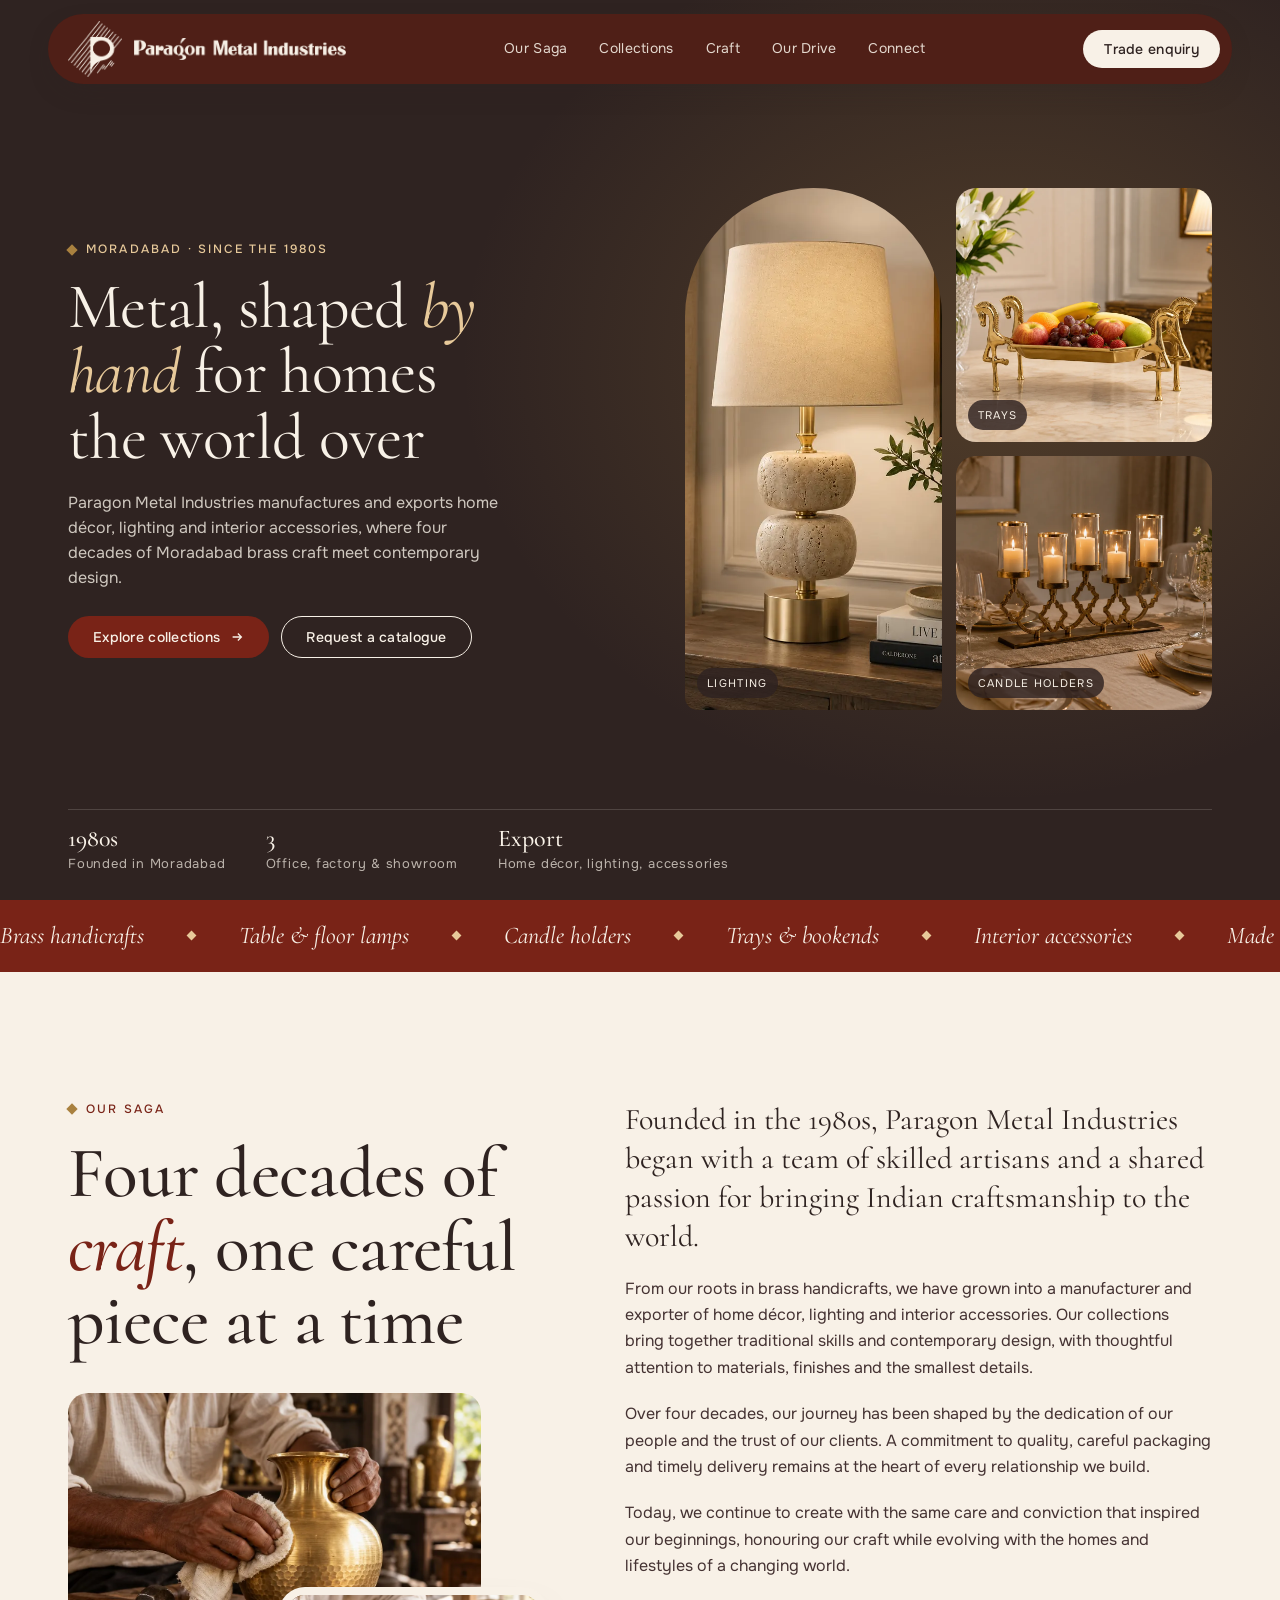
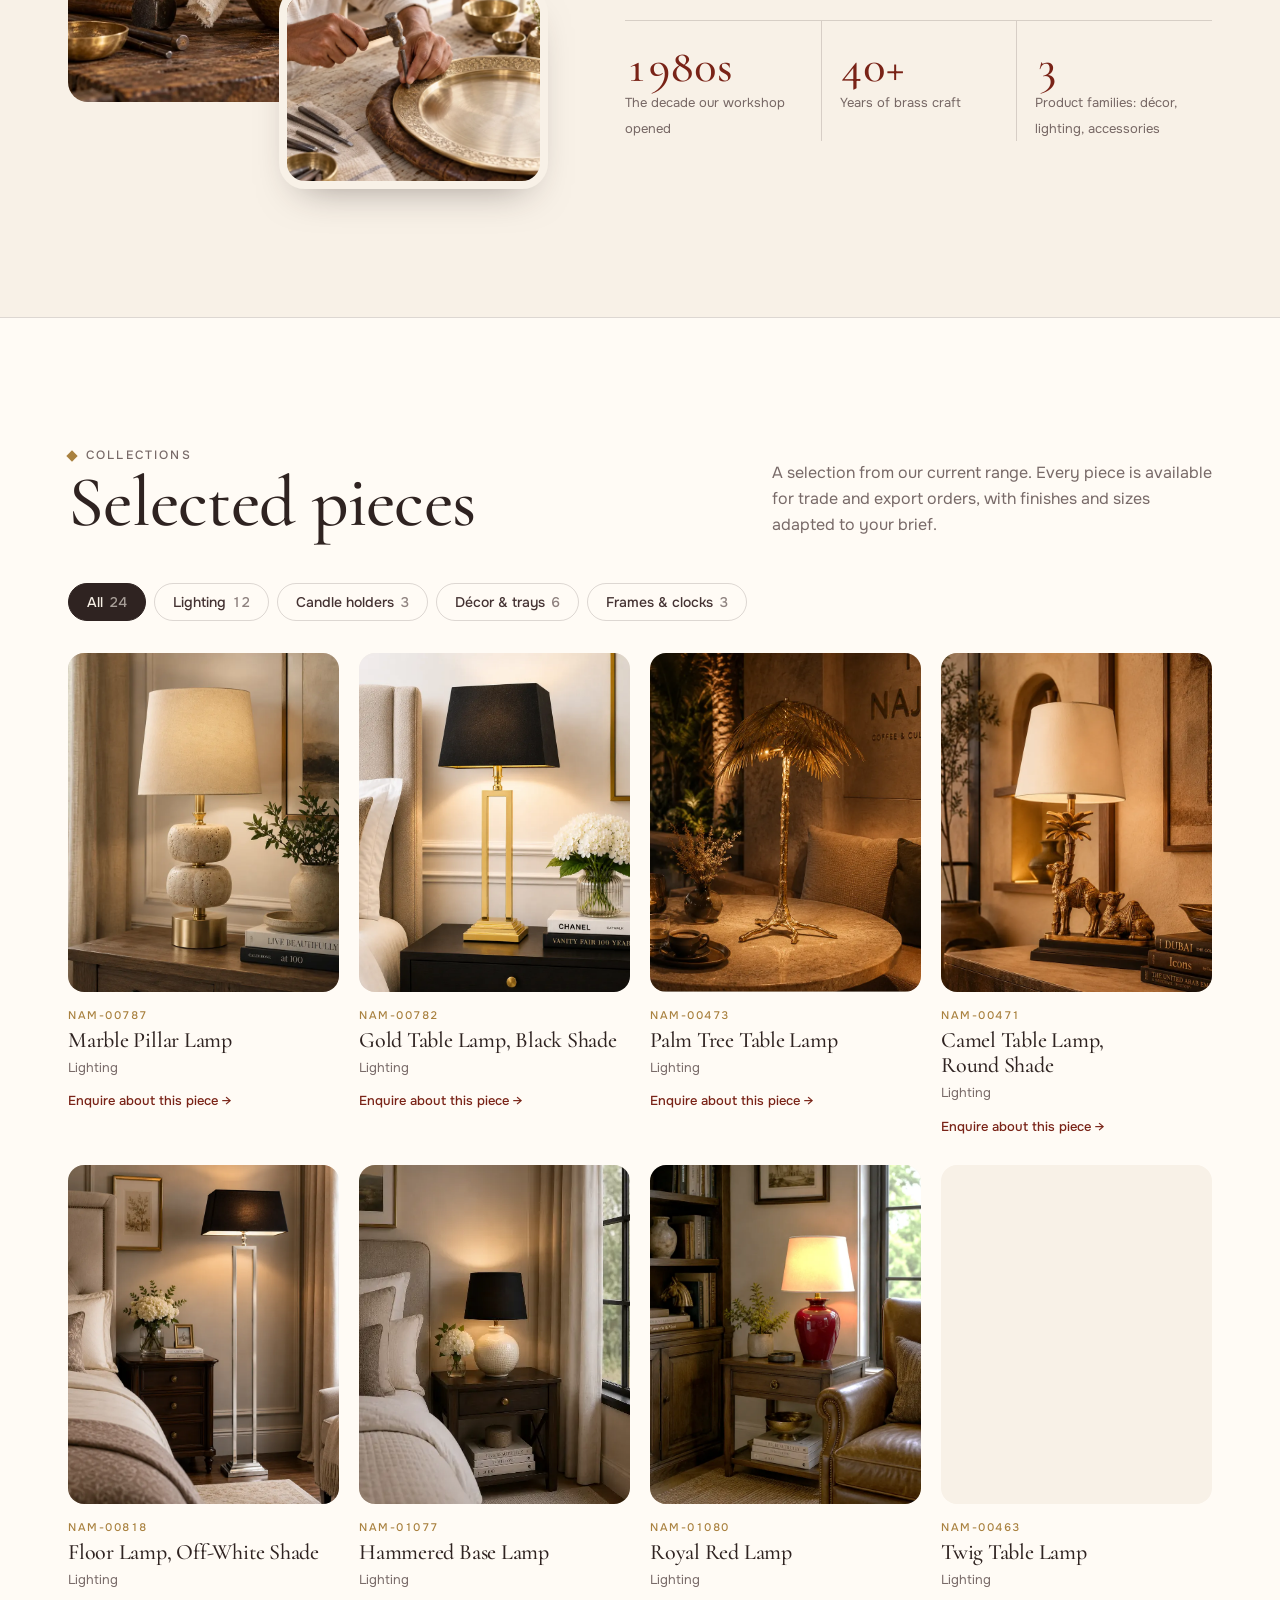
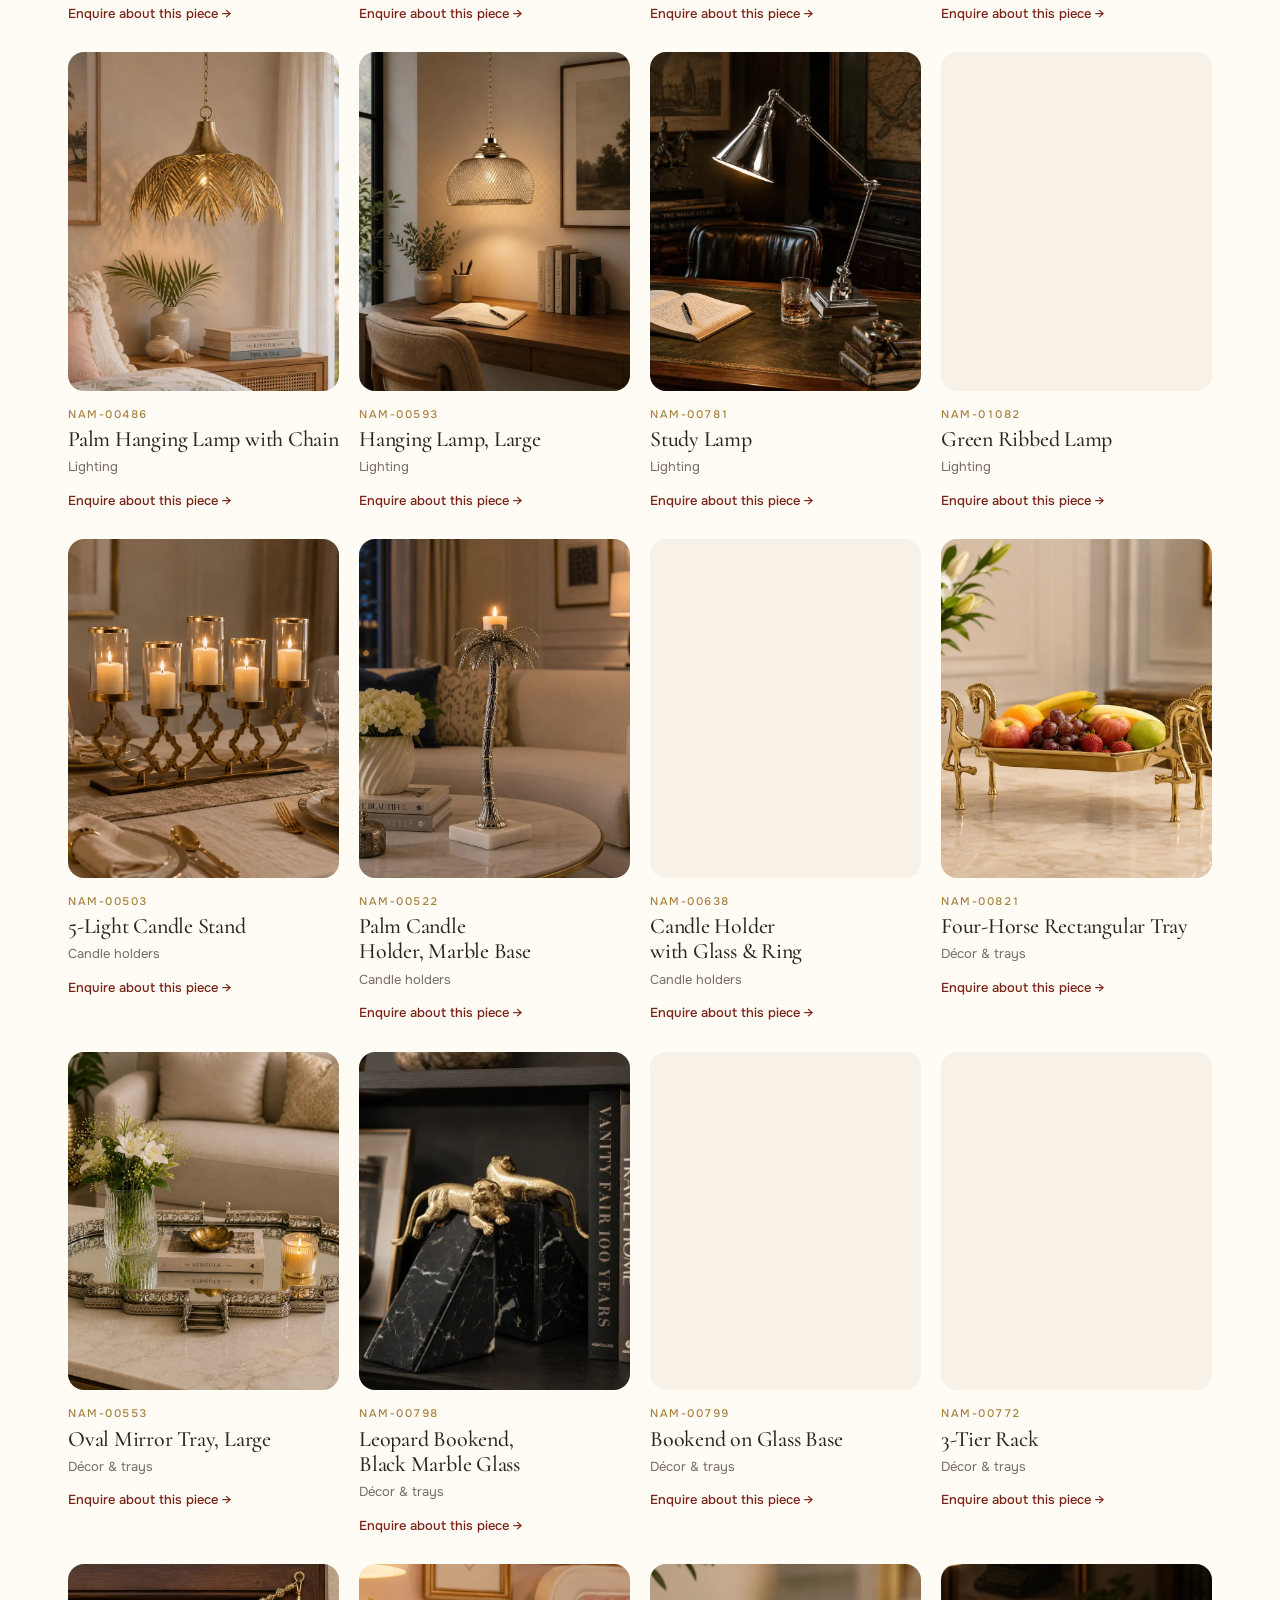
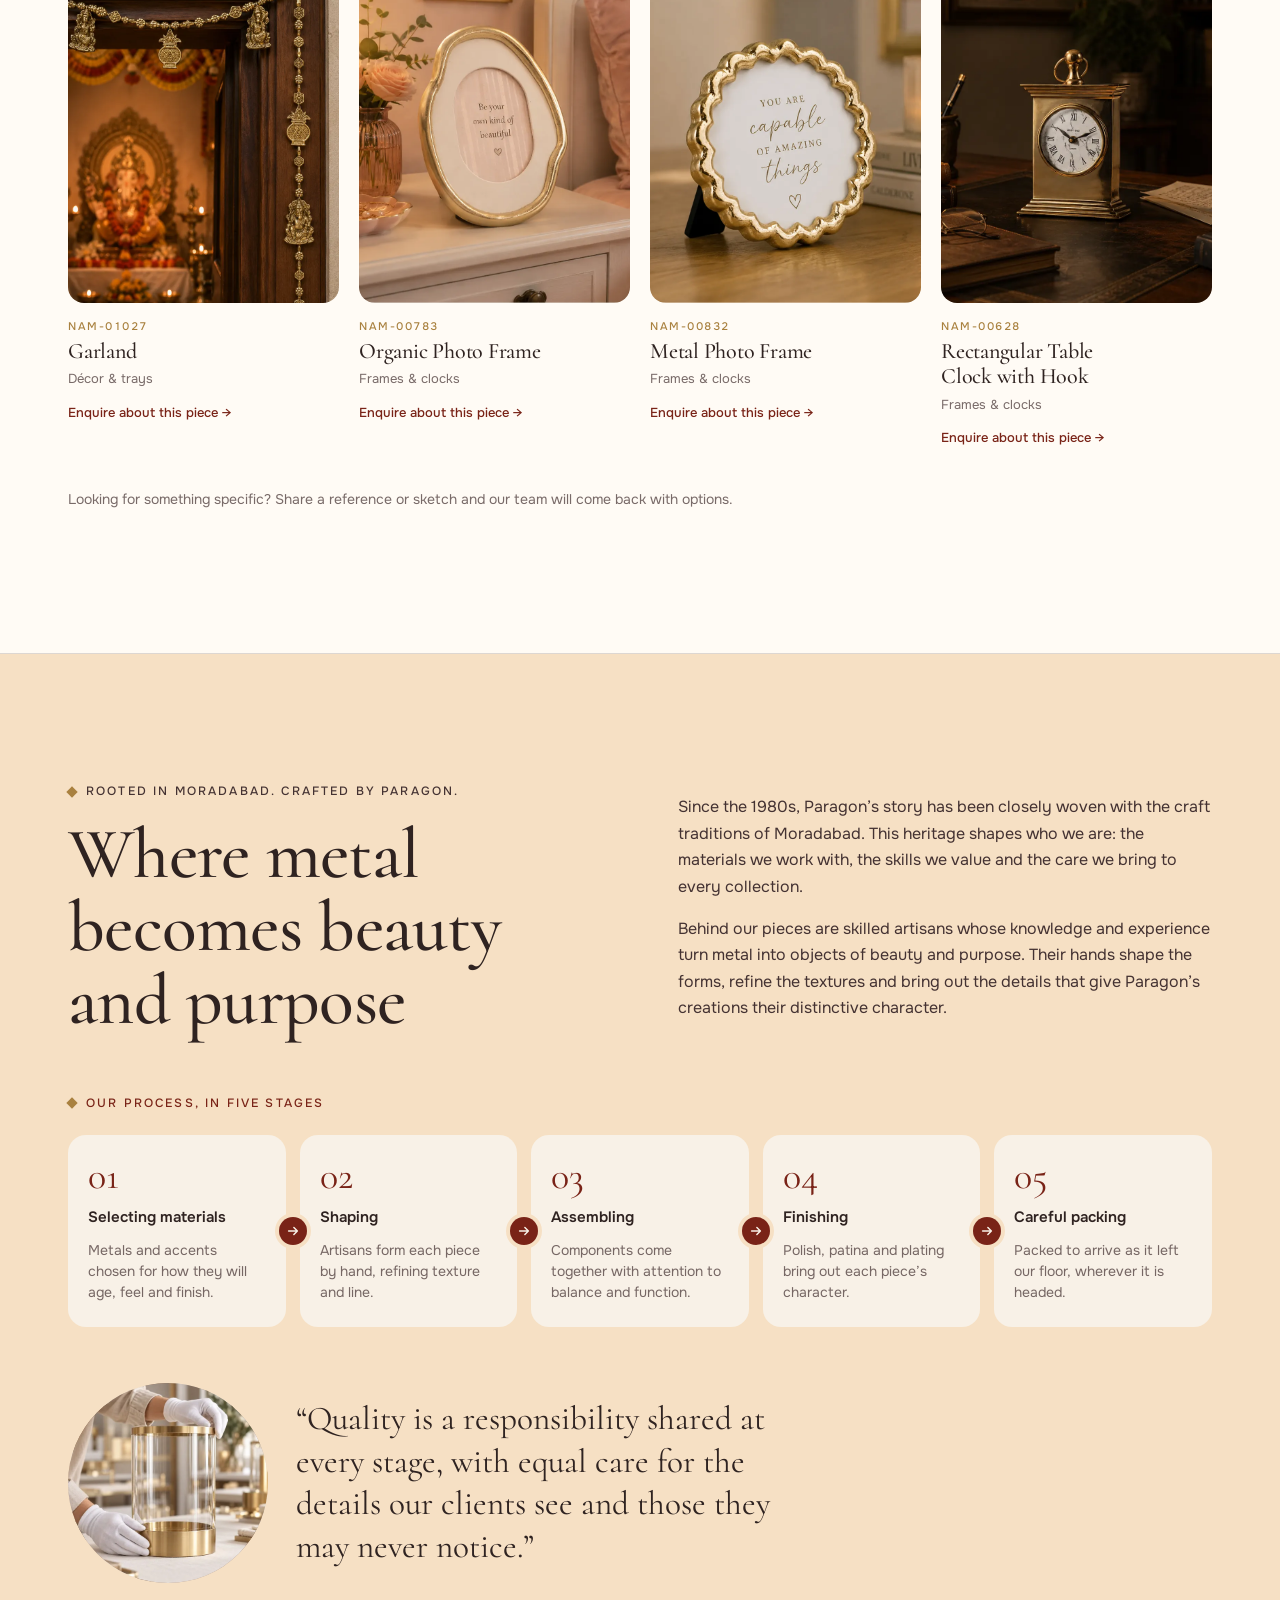
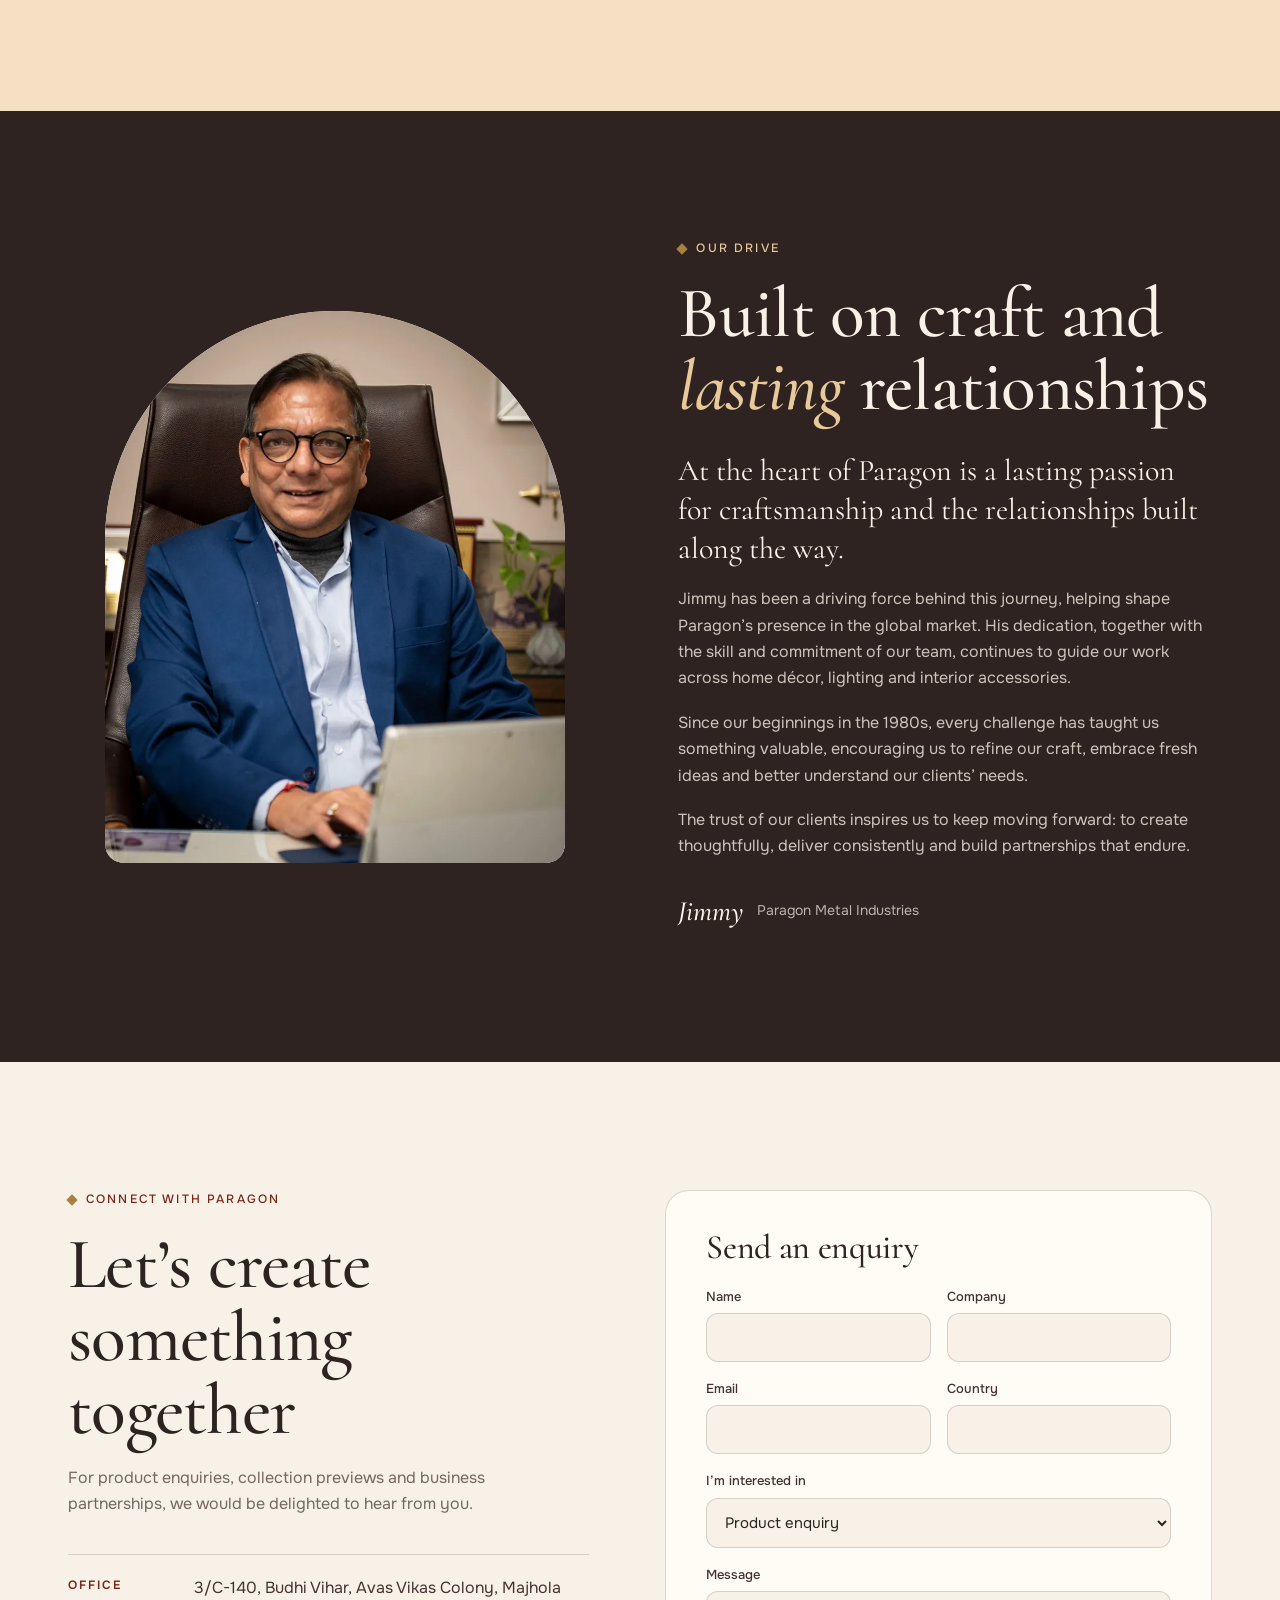
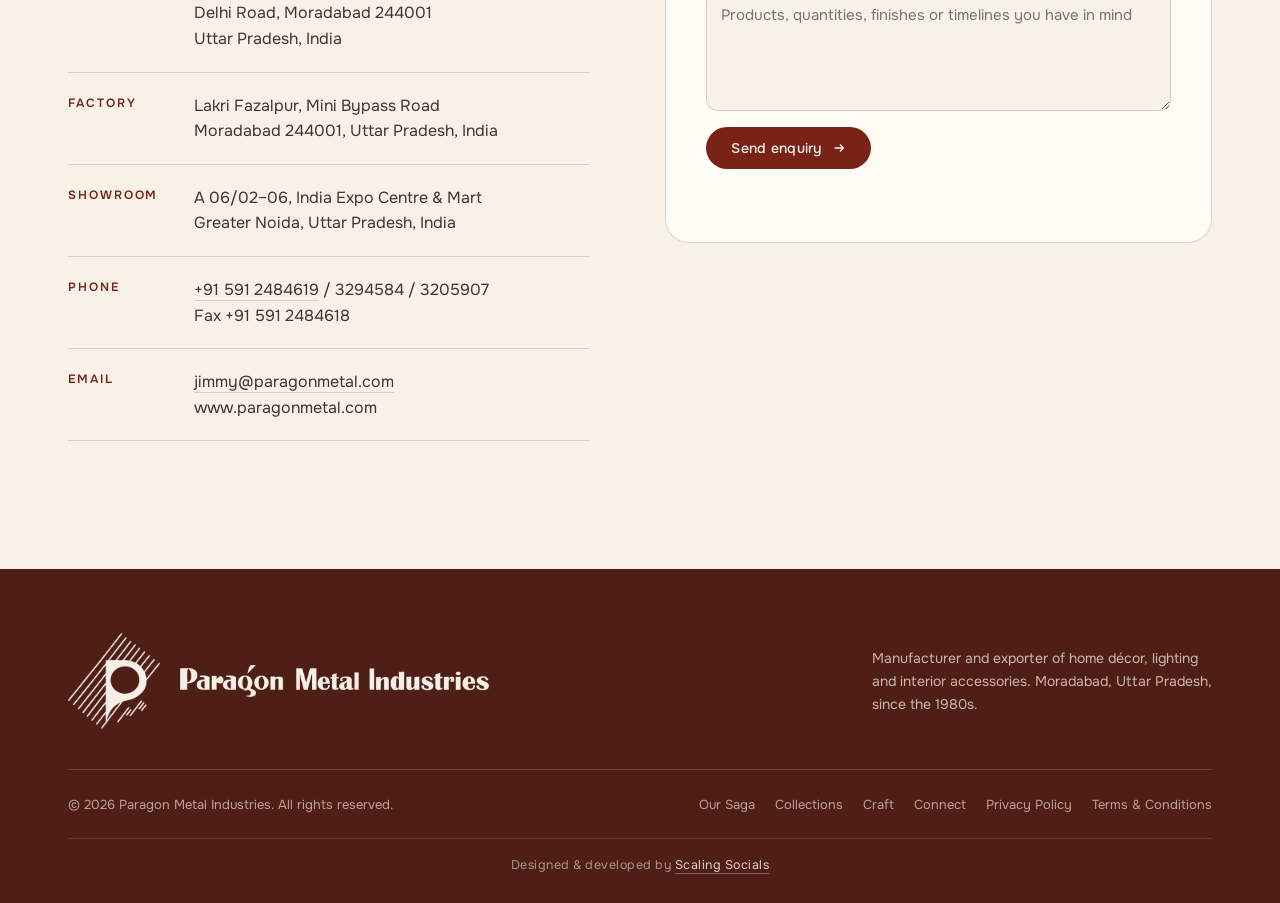
==== commit c81ca1b3: "Set enquiry form up for Netlify Forms; add Scaling Socials credit - Form posts to Netlify Forms (dat" ====
--- a/index.html
+++ b/index.html
@@ -230,6 +230,9 @@
 .field input:focus,.field select:focus,.field textarea:focus{outline:none;border-color:var(--oxblood);box-shadow:0 0 0 3px rgba(121,35,23,.12)}
 .form .btn{justify-self:start}
 .form-msg{font-size:14px;color:var(--oxblood);min-height:1.2em;margin:0}
+.form-msg.ok{color:var(--ink);background:var(--peach);border-radius:12px;padding:12px 14px}
+.form .hp{position:absolute;left:-9999px;width:1px;height:1px;overflow:hidden}
+.form .btn[disabled]{opacity:.6;cursor:progress}
 @media (max-width:900px){.contact-grid{grid-template-columns:1fr}}
 @media (max-width:520px){.form .row{grid-template-columns:1fr}.place{grid-template-columns:1fr;gap:4px}}
 
@@ -245,6 +248,9 @@
 .foot-bot nav{display:flex;gap:10px 20px;flex-wrap:wrap}
 .foot-bot a{text-decoration:none}
 .foot-bot a:hover{color:var(--cream)}
+.foot-credit{margin:22px 0 0;padding-top:16px;border-top:1px solid rgba(248,241,231,.1);text-align:center;font-size:12.5px;letter-spacing:.04em;color:rgba(248,241,231,.55)}
+.foot-credit a{color:rgba(248,241,231,.85);text-decoration:none;border-bottom:1px solid rgba(248,241,231,.3)}
+.foot-credit a:hover{color:var(--cream);border-color:var(--cream)}
 
 /* Reveal: visible at rest, gentle lift when JS marks it */
 .reveal{transition:transform .9s cubic-bezier(.2,.7,.2,1),opacity .9s}
@@ -400,7 +406,10 @@
         <div class="place"><h3>Email</h3><p><a href="mailto:jimmy@paragonmetal.com">jimmy@paragonmetal.com</a><br>www.paragonmetal.com</p></div>
       </div>
     </div>
-    <form class="form" id="enquiry" novalidate>
+    <form class="form" id="enquiry" name="enquiry" method="POST" data-netlify="true" netlify-honeypot="bot-field" novalidate>
+      <input type="hidden" name="form-name" value="enquiry">
+      <input type="hidden" name="subject" value="New website enquiry – Paragon Metal Industries">
+      <p class="hp" aria-hidden="true"><label>Leave this field empty <input name="bot-field" tabindex="-1" autocomplete="off"></label></p>
       <h3>Send an enquiry</h3>
       <div class="row">
         <div class="field"><label for="f-name">Name</label><input id="f-name" name="name" autocomplete="name" required></div>
@@ -419,7 +428,7 @@
         </select>
       </div>
       <div class="field"><label for="f-msg">Message</label><textarea id="f-msg" name="message" placeholder="Products, quantities, finishes or timelines you have in mind"></textarea></div>
-      <button class="btn btn-primary" type="submit">Send enquiry
+      <button class="btn btn-primary" type="submit" id="f-send">Send enquiry
         <svg viewBox="0 0 16 16" fill="none" stroke="currentColor" stroke-width="1.5"><path d="M3 8h10M9 4l4 4-4 4"/></svg></button>
       <p class="form-msg" id="formMsg" role="status"></p>
     </form>
@@ -437,6 +446,7 @@
       <span>© <span id="yr">2026</span> Paragon Metal Industries. All rights reserved.</span>
       <nav aria-label="Footer"><a href="#saga">Our Saga</a><a href="#collections">Collections</a><a href="#craft">Craft</a><a href="#connect">Connect</a><a href="privacy.html">Privacy Policy</a><a href="terms.html">Terms &amp; Conditions</a></nav>
     </div>
+    <p class="foot-credit">Designed &amp; developed by <a href="https://scalingsocials.com" target="_blank" rel="noopener">Scaling Socials</a></p>
   </div>
 </footer>
 
@@ -508,14 +518,23 @@
 mb.addEventListener('click',()=>setMenu(!nav.classList.contains('open')));
 nav.querySelectorAll('ul a').forEach(a=>a.addEventListener('click',()=>setMenu(false)));
 
-/* enquiry form: opens the visitor's email app with the enquiry filled in */
-document.getElementById('enquiry').addEventListener('submit',e=>{
+/* enquiry form: posts to Netlify Forms; if that isn't available, falls back to the visitor's email app */
+document.getElementById('enquiry').addEventListener('submit',async e=>{
   e.preventDefault();
-  const f=e.target,msg=document.getElementById('formMsg');
-  if(!f['f-name'].value.trim()||!f['f-email'].checkValidity()||!f['f-email'].value){msg.textContent='Please add your name and a valid email address.';return}
-  const body=`Name: ${f['f-name'].value}\nCompany: ${f['f-company'].value}\nEmail: ${f['f-email'].value}\nCountry: ${f['f-country'].value}\n\n${f['f-msg'].value}`;
-  window.location.href=`mailto:jimmy@paragonmetal.com?subject=${encodeURIComponent(f['f-topic'].value+' – Paragon website')}&body=${encodeURIComponent(body)}`;
-  msg.textContent='Your email app should open with the enquiry ready to send. You can also write to jimmy@paragonmetal.com directly.';
+  const f=e.target,msg=document.getElementById('formMsg'),btn=document.getElementById('f-send');
+  msg.classList.remove('ok');
+  if(!f['f-name'].value.trim()||!f['f-email'].value||!f['f-email'].checkValidity()){msg.textContent='Please add your name and a valid email address.';return}
+  btn.disabled=true;msg.textContent='Sending…';
+  try{
+    const res=await fetch('/',{method:'POST',headers:{'Content-Type':'application/x-www-form-urlencoded'},body:new URLSearchParams(new FormData(f)).toString()});
+    if(!res.ok)throw new Error(res.status);
+    f.reset();msg.classList.add('ok');
+    msg.textContent='Thank you. Your enquiry has been sent and our team will get back to you shortly.';
+  }catch(err){
+    const body=`Name: ${f['f-name'].value}\nCompany: ${f['f-company'].value}\nEmail: ${f['f-email'].value}\nCountry: ${f['f-country'].value}\n\n${f['f-msg'].value}`;
+    window.location.href=`mailto:jimmy@paragonmetal.com?subject=${encodeURIComponent(f['f-topic'].value+' – Paragon website')}&body=${encodeURIComponent(body)}`;
+    msg.textContent='We could not send the form just now, so your email app should open with the enquiry ready to send. You can also write to jimmy@paragonmetal.com directly.';
+  }finally{btn.disabled=false}
 });
 
 /* gentle reveal for sections below the fold only */
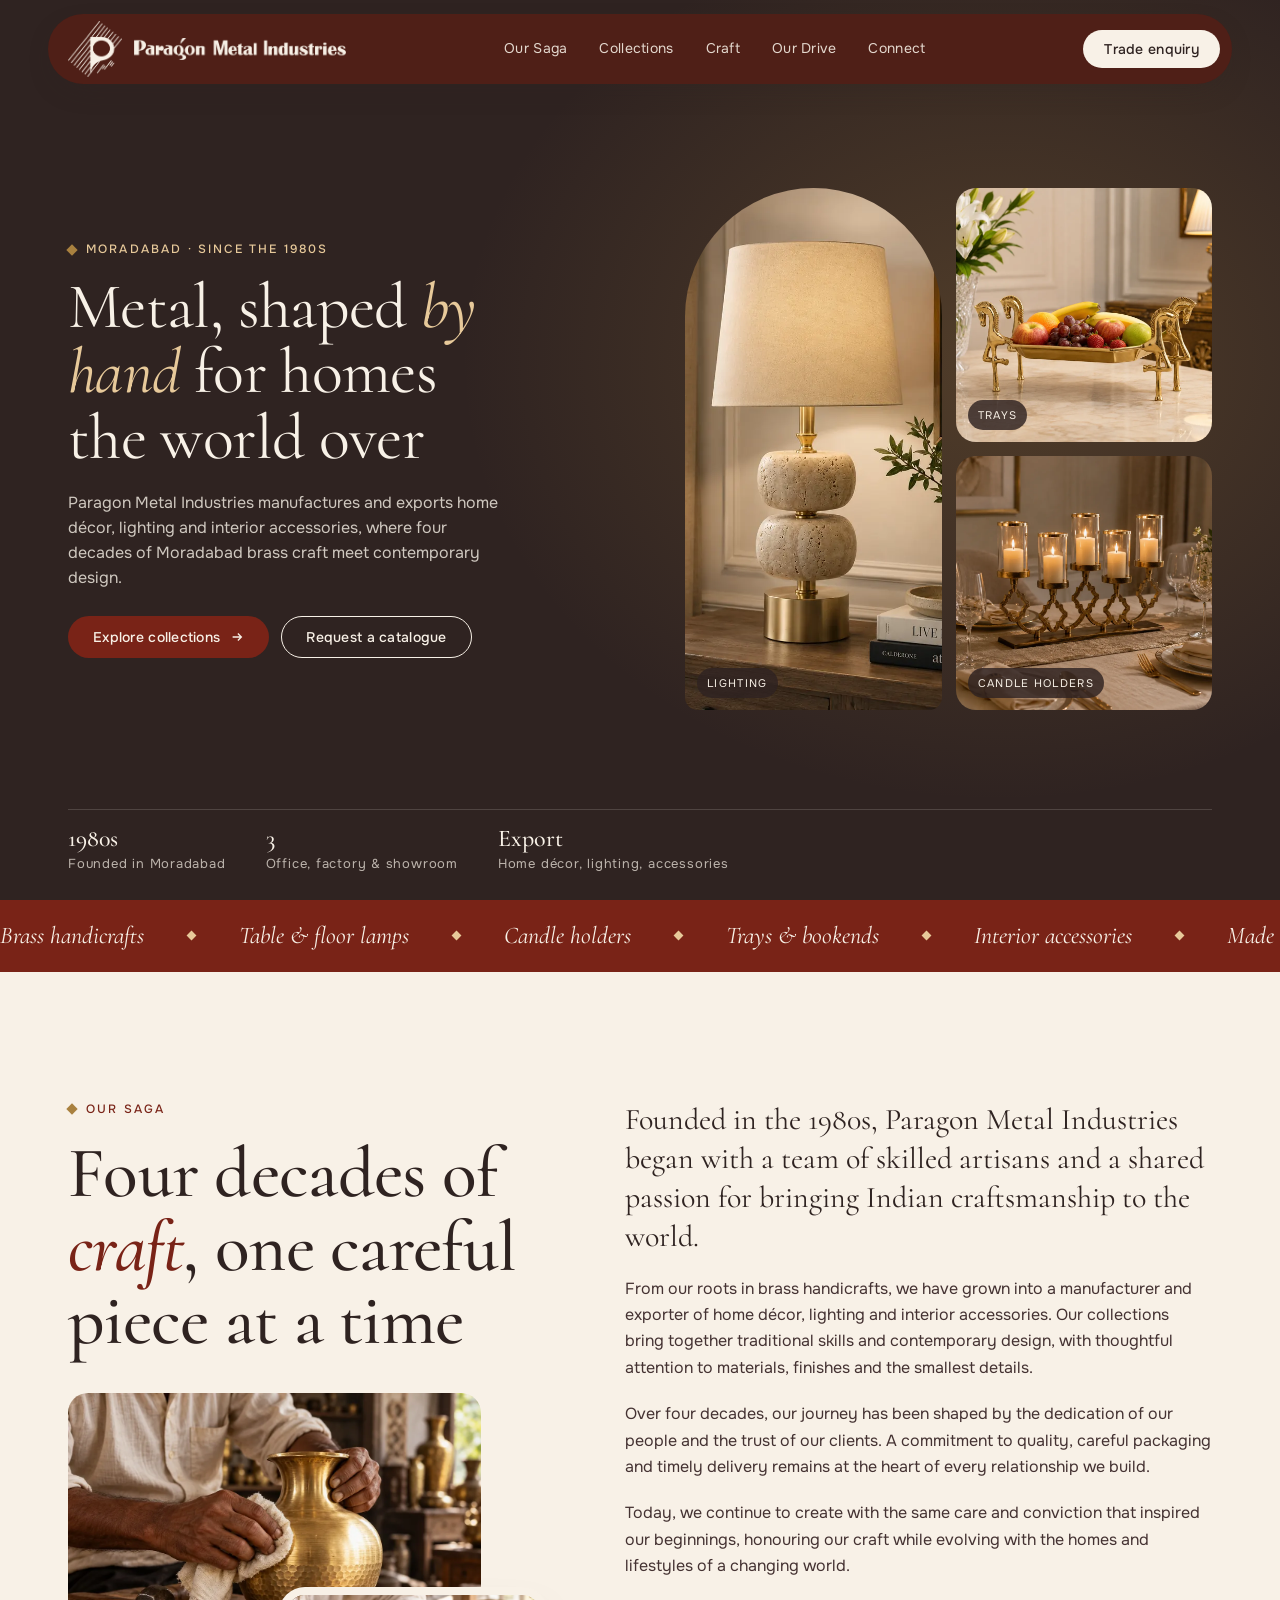
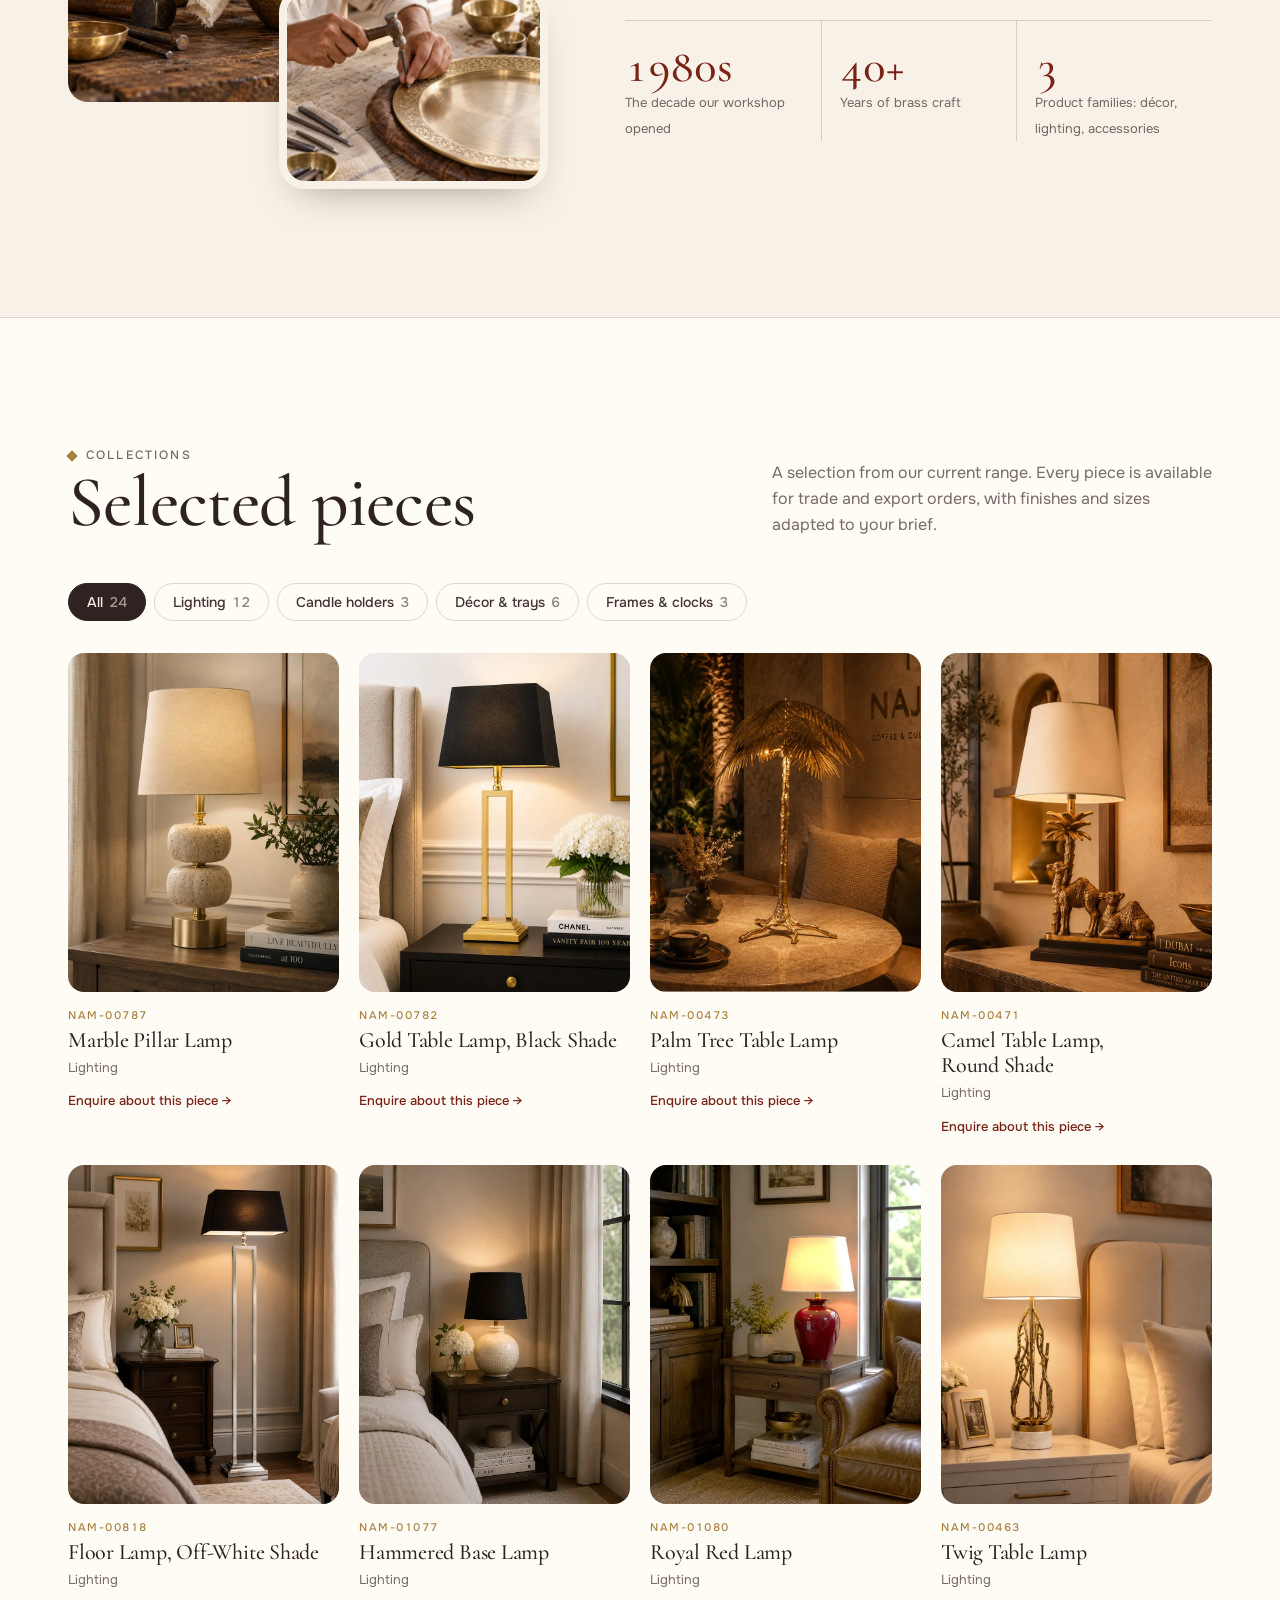
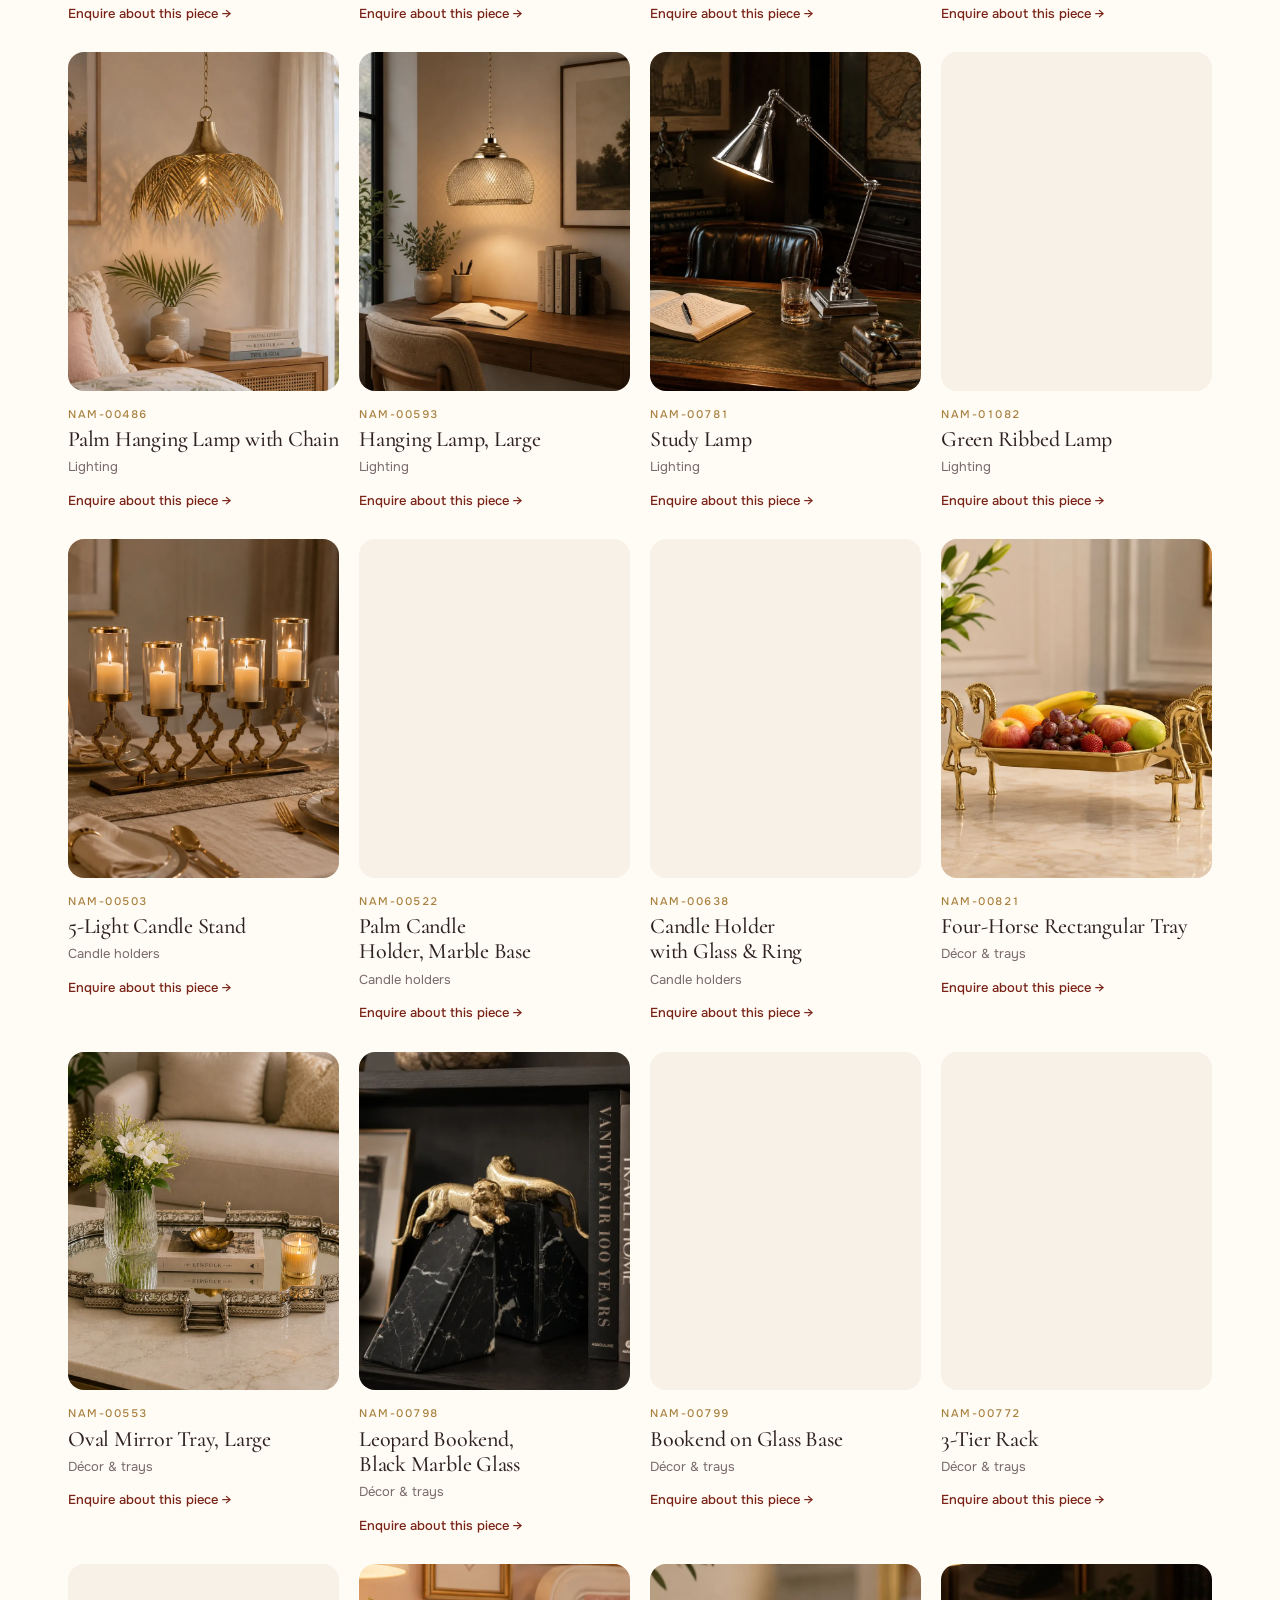
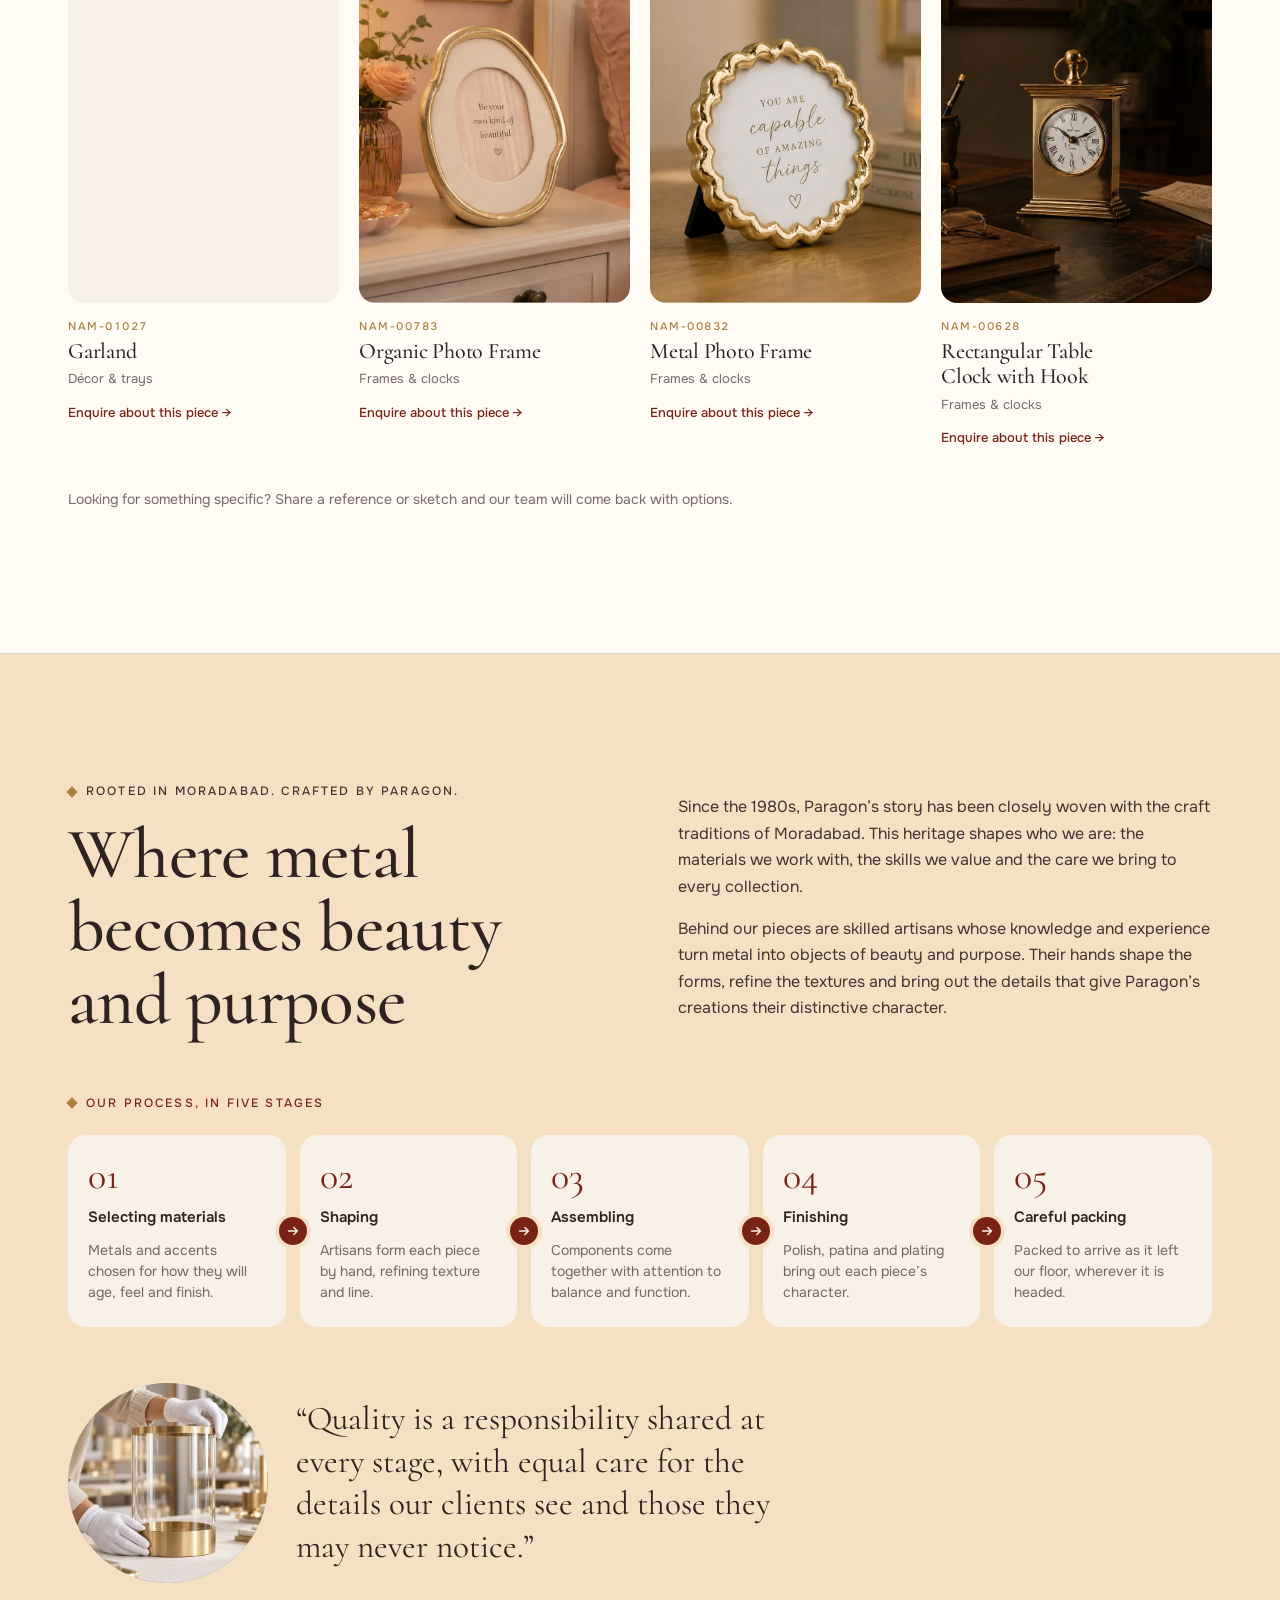
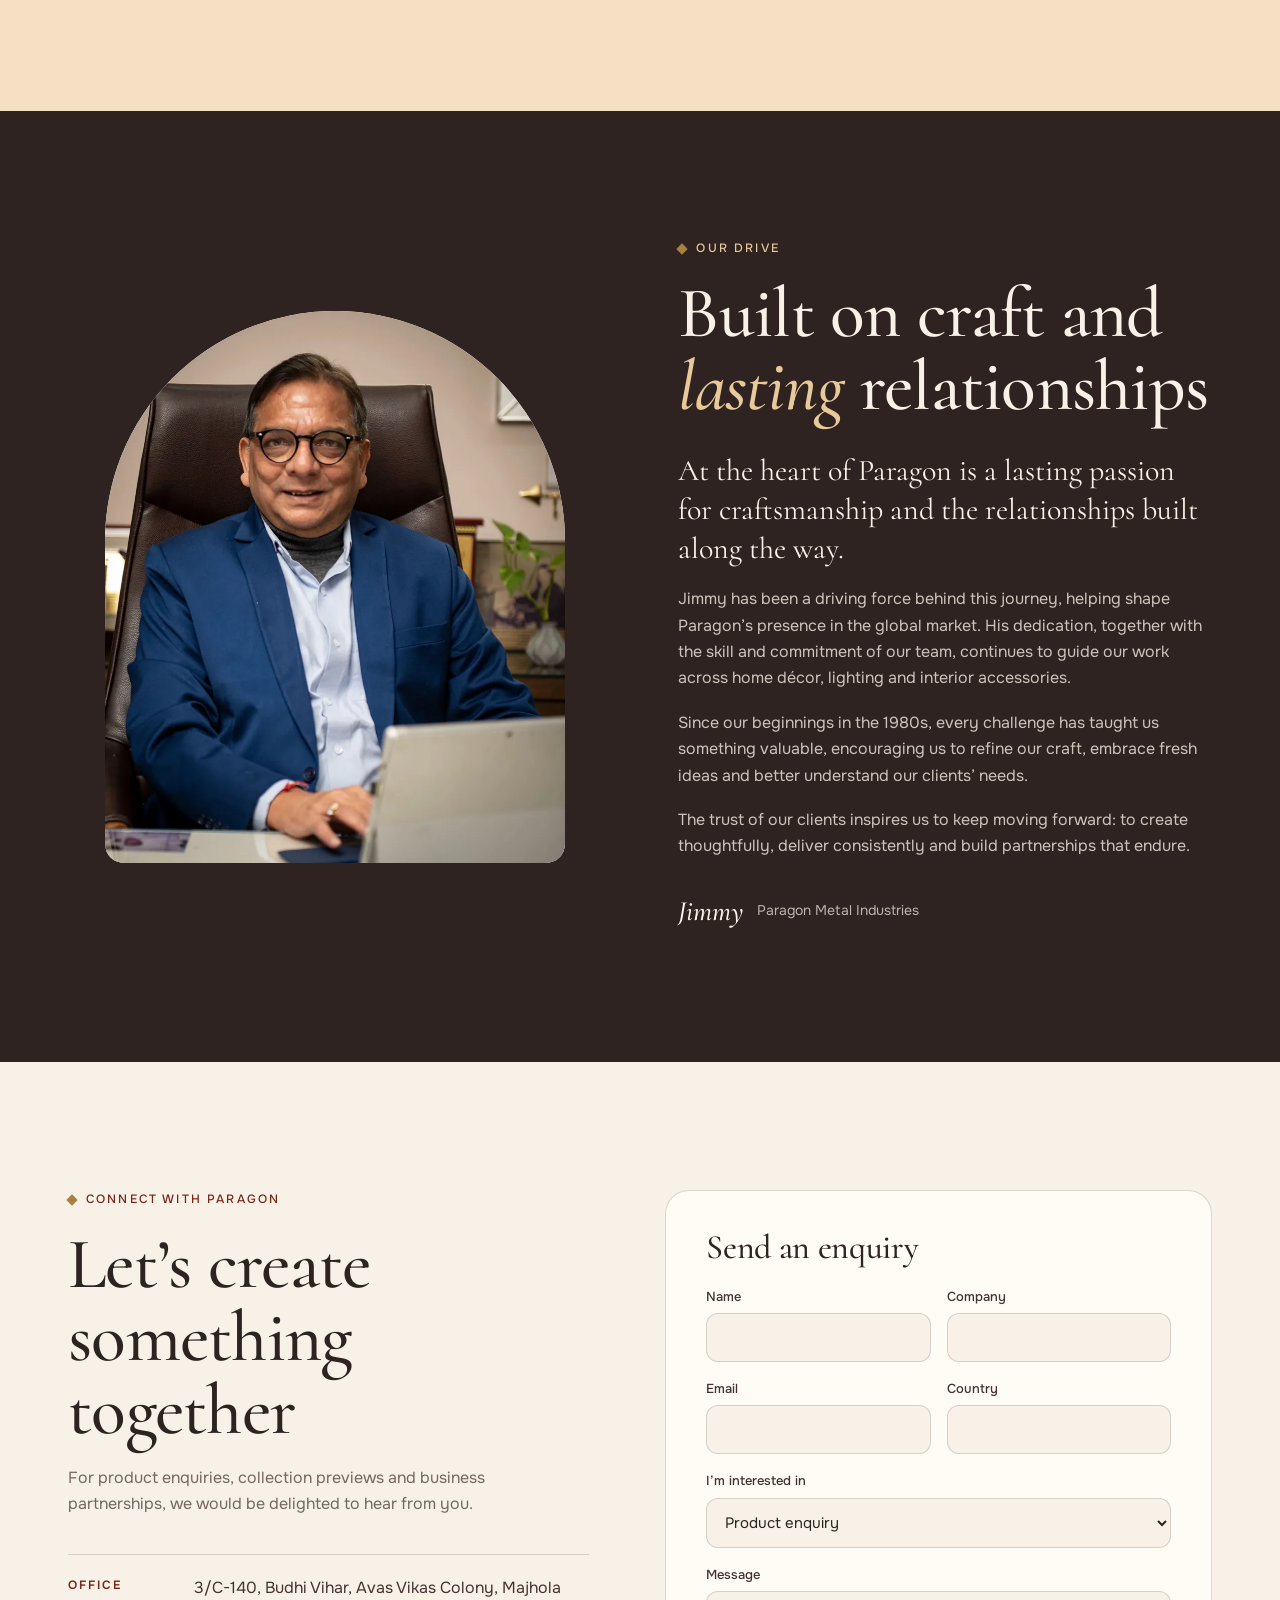
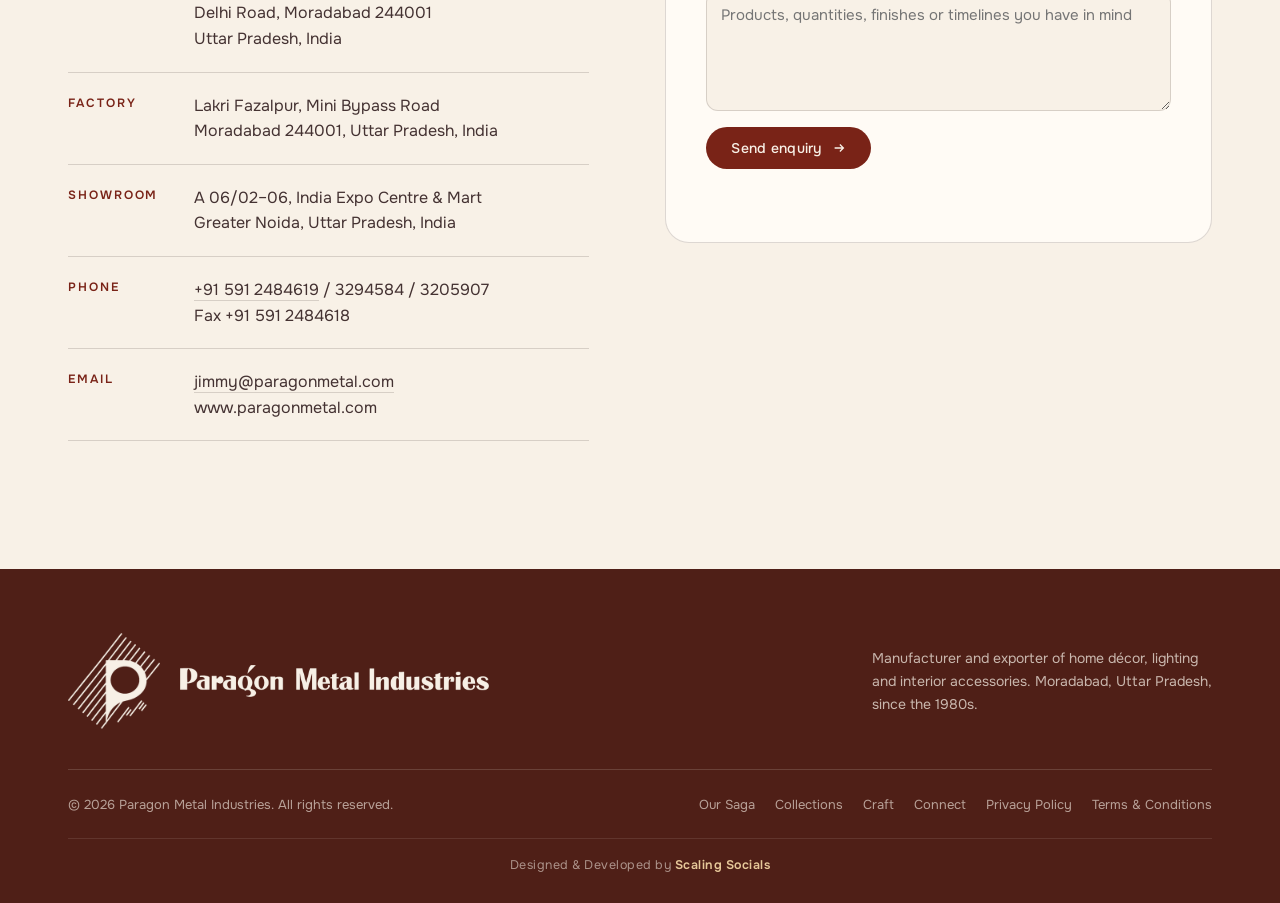
==== commit 717a5a97: "Match Ev Homes pattern: thank-you page and credit styling - Enquiry form lands on thank-you.html aft" ====
--- a/index.html
+++ b/index.html
@@ -249,8 +249,8 @@
 .foot-bot a{text-decoration:none}
 .foot-bot a:hover{color:var(--cream)}
 .foot-credit{margin:22px 0 0;padding-top:16px;border-top:1px solid rgba(248,241,231,.1);text-align:center;font-size:12.5px;letter-spacing:.04em;color:rgba(248,241,231,.55)}
-.foot-credit a{color:rgba(248,241,231,.85);text-decoration:none;border-bottom:1px solid rgba(248,241,231,.3)}
-.foot-credit a:hover{color:var(--cream);border-color:var(--cream)}
+.foot-credit a{color:#E7C99A;font-weight:600;text-decoration:none;transition:opacity .2s}
+.foot-credit a:hover{opacity:.8}
 
 /* Reveal: visible at rest, gentle lift when JS marks it */
 .reveal{transition:transform .9s cubic-bezier(.2,.7,.2,1),opacity .9s}
@@ -406,7 +406,7 @@
         <div class="place"><h3>Email</h3><p><a href="mailto:jimmy@paragonmetal.com">jimmy@paragonmetal.com</a><br>www.paragonmetal.com</p></div>
       </div>
     </div>
-    <form class="form" id="enquiry" name="enquiry" method="POST" data-netlify="true" netlify-honeypot="bot-field" novalidate>
+    <form class="form" id="enquiry" name="enquiry" method="POST" data-netlify="true" netlify-honeypot="bot-field" action="/thank-you.html" novalidate>
       <input type="hidden" name="form-name" value="enquiry">
       <input type="hidden" name="subject" value="New website enquiry – Paragon Metal Industries">
       <p class="hp" aria-hidden="true"><label>Leave this field empty <input name="bot-field" tabindex="-1" autocomplete="off"></label></p>
@@ -446,7 +446,7 @@
       <span>© <span id="yr">2026</span> Paragon Metal Industries. All rights reserved.</span>
       <nav aria-label="Footer"><a href="#saga">Our Saga</a><a href="#collections">Collections</a><a href="#craft">Craft</a><a href="#connect">Connect</a><a href="privacy.html">Privacy Policy</a><a href="terms.html">Terms &amp; Conditions</a></nav>
     </div>
-    <p class="foot-credit">Designed &amp; developed by <a href="https://scalingsocials.com" target="_blank" rel="noopener">Scaling Socials</a></p>
+    <p class="foot-credit">Designed &amp; Developed by <a href="https://scalingsocials.com" target="_blank" rel="noopener">Scaling Socials</a></p>
   </div>
 </footer>
 
@@ -529,7 +529,8 @@
     const res=await fetch('/',{method:'POST',headers:{'Content-Type':'application/x-www-form-urlencoded'},body:new URLSearchParams(new FormData(f)).toString()});
     if(!res.ok)throw new Error(res.status);
     f.reset();msg.classList.add('ok');
-    msg.textContent='Thank you. Your enquiry has been sent and our team will get back to you shortly.';
+    msg.textContent='Thank you. Your enquiry has been sent.';
+    window.location.href='thank-you.html';
   }catch(err){
     const body=`Name: ${f['f-name'].value}\nCompany: ${f['f-company'].value}\nEmail: ${f['f-email'].value}\nCountry: ${f['f-country'].value}\n\n${f['f-msg'].value}`;
     window.location.href=`mailto:jimmy@paragonmetal.com?subject=${encodeURIComponent(f['f-topic'].value+' – Paragon website')}&body=${encodeURIComponent(body)}`;
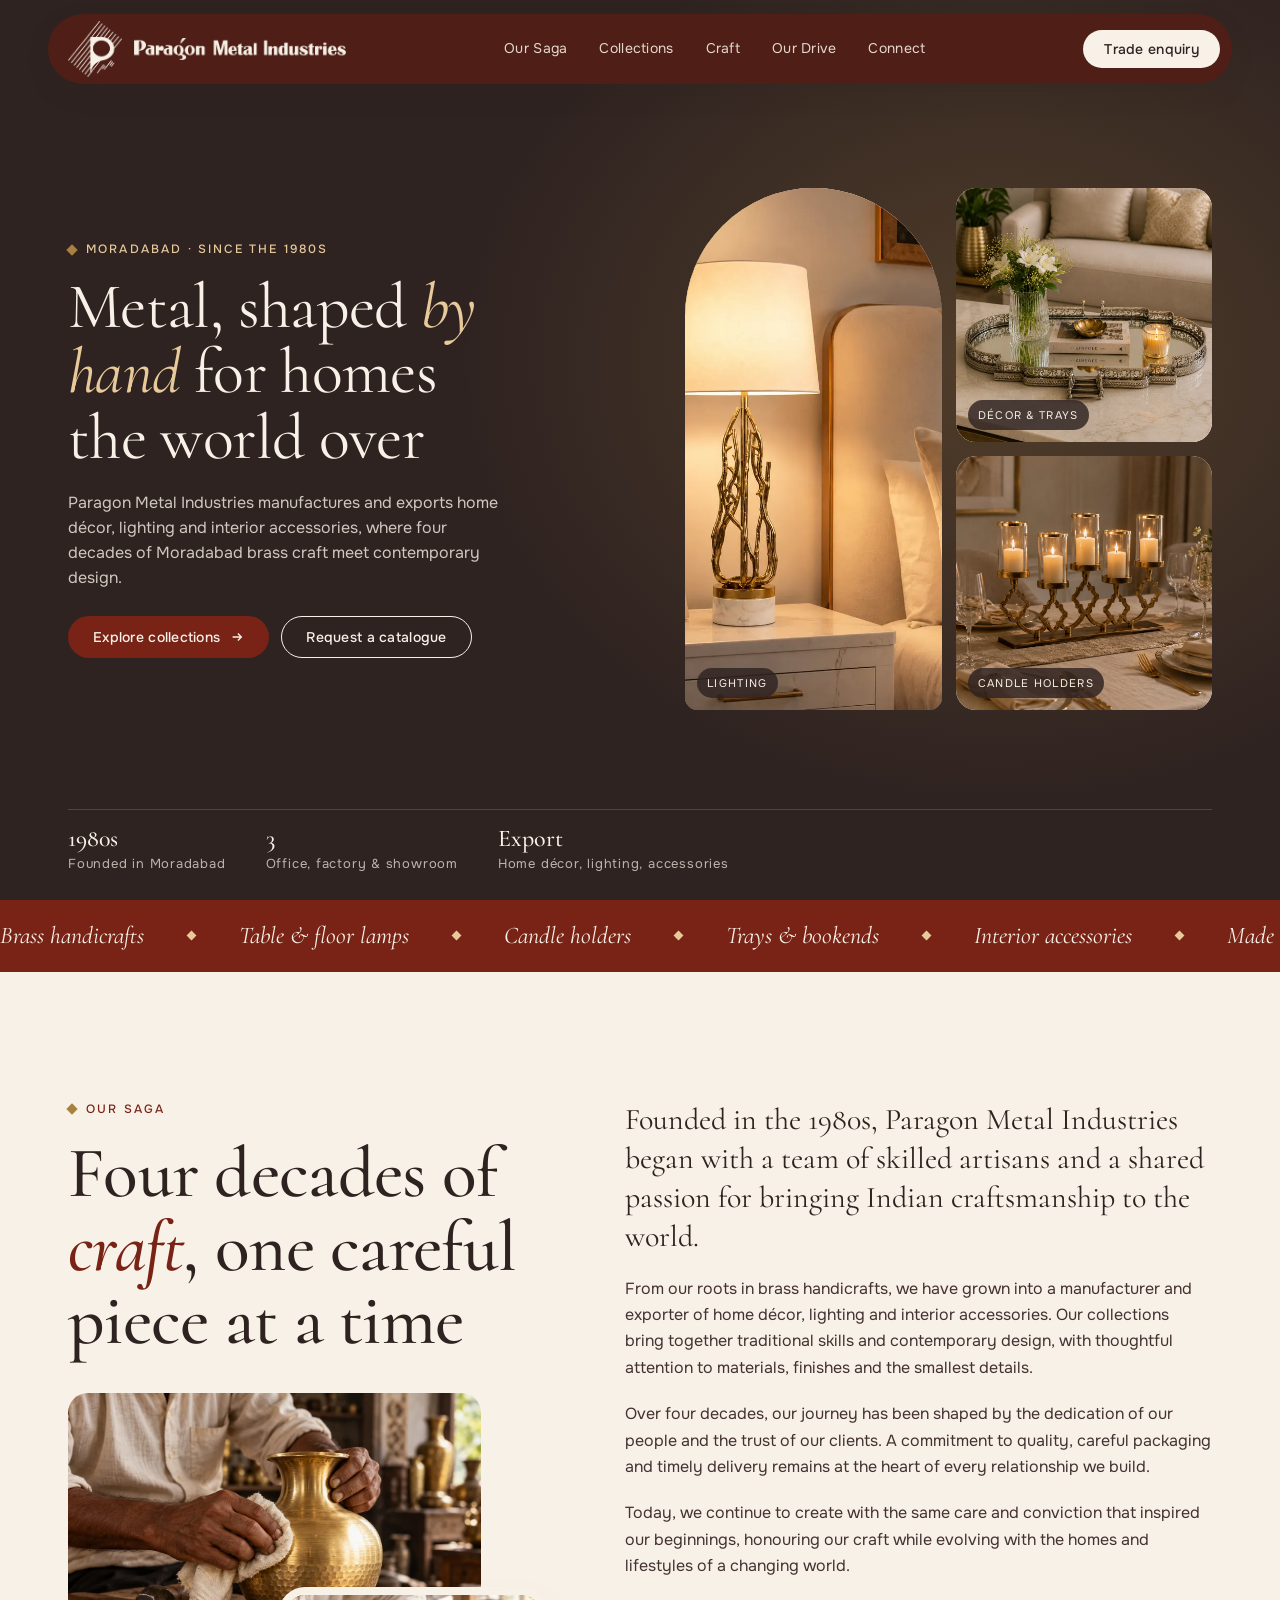
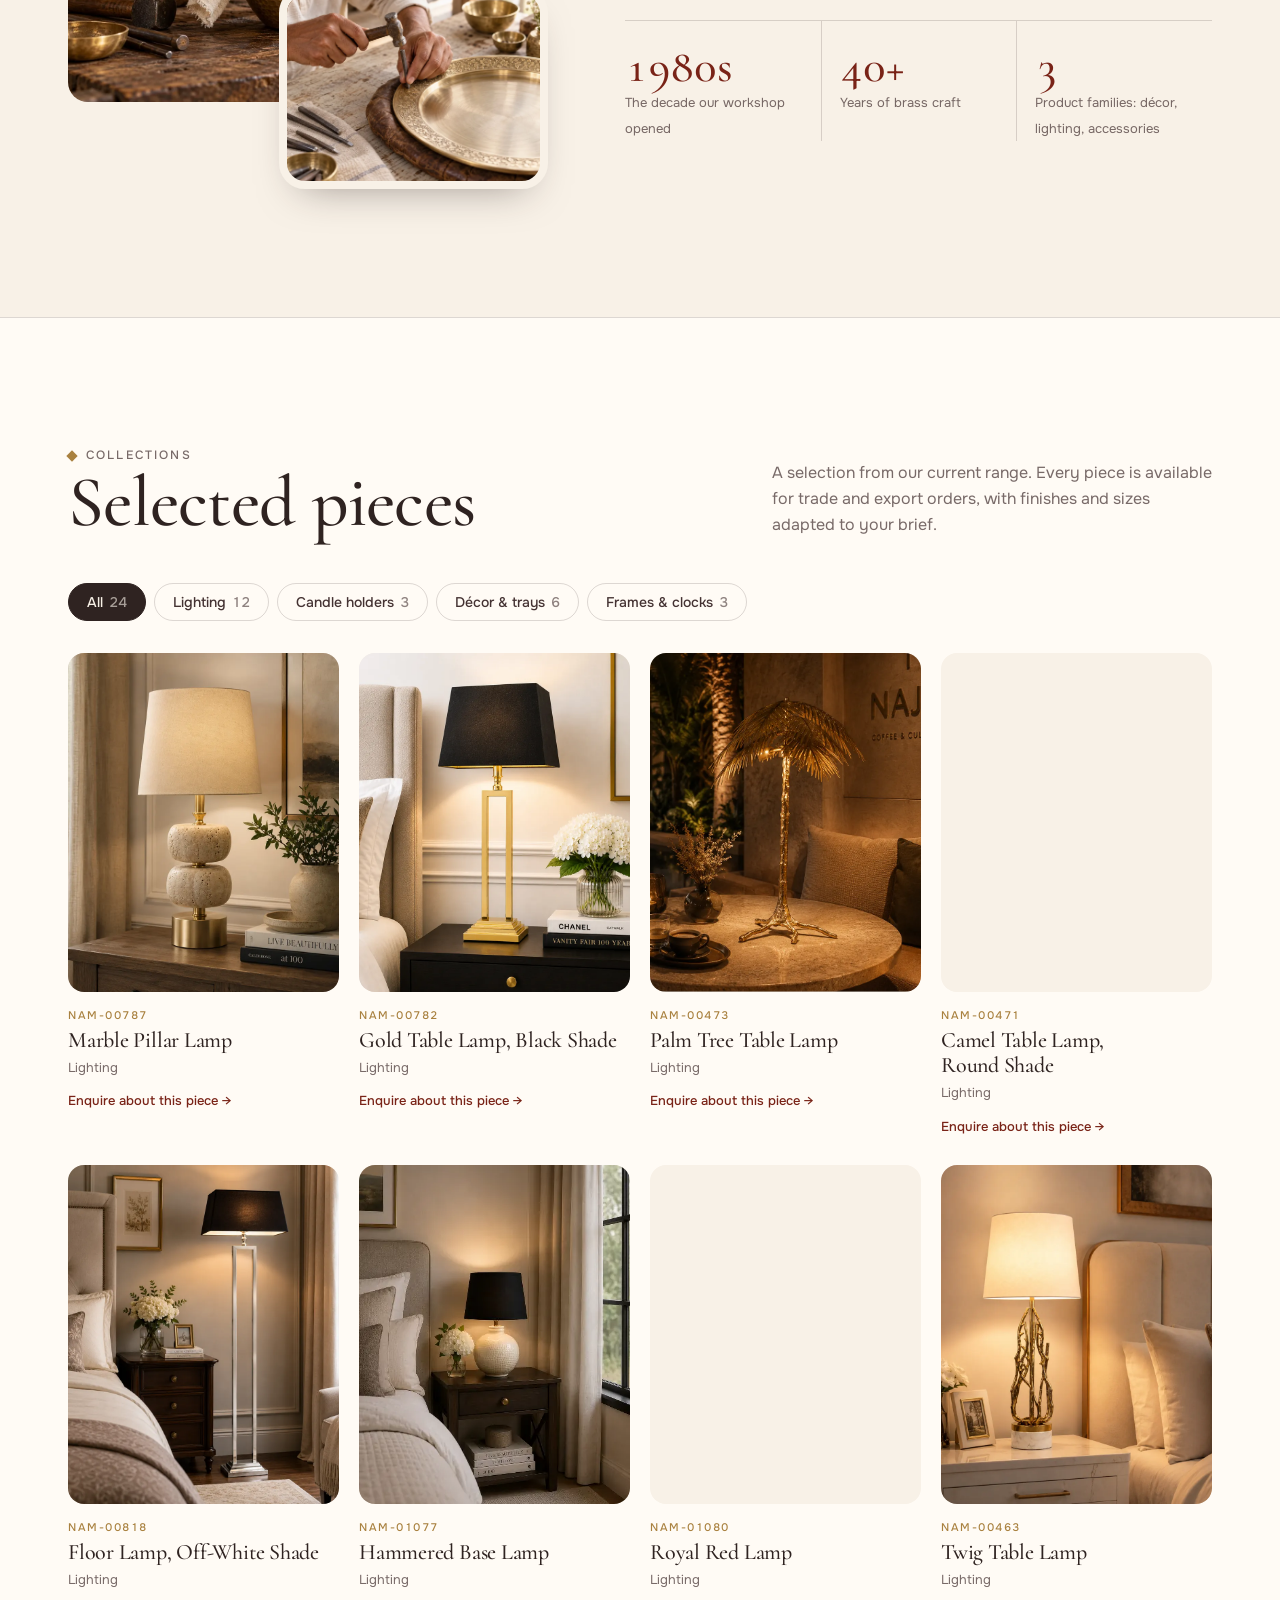
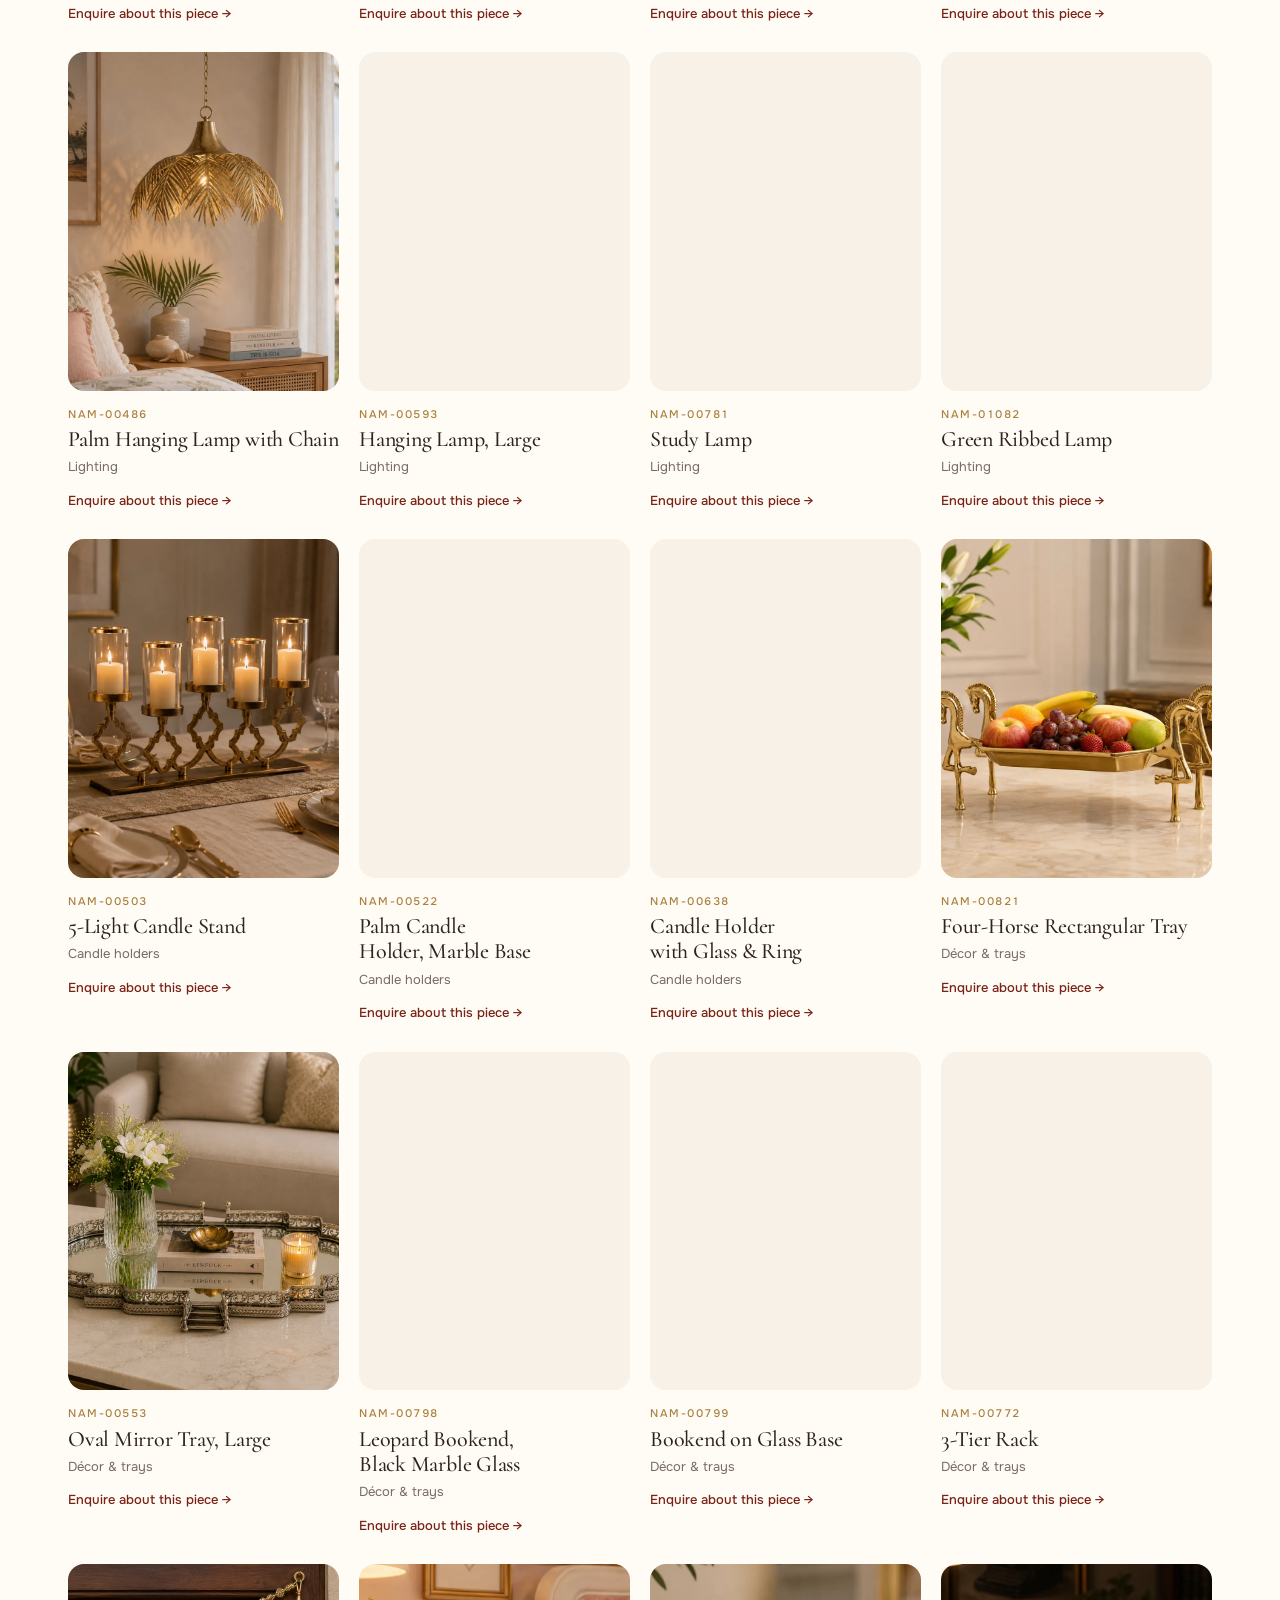
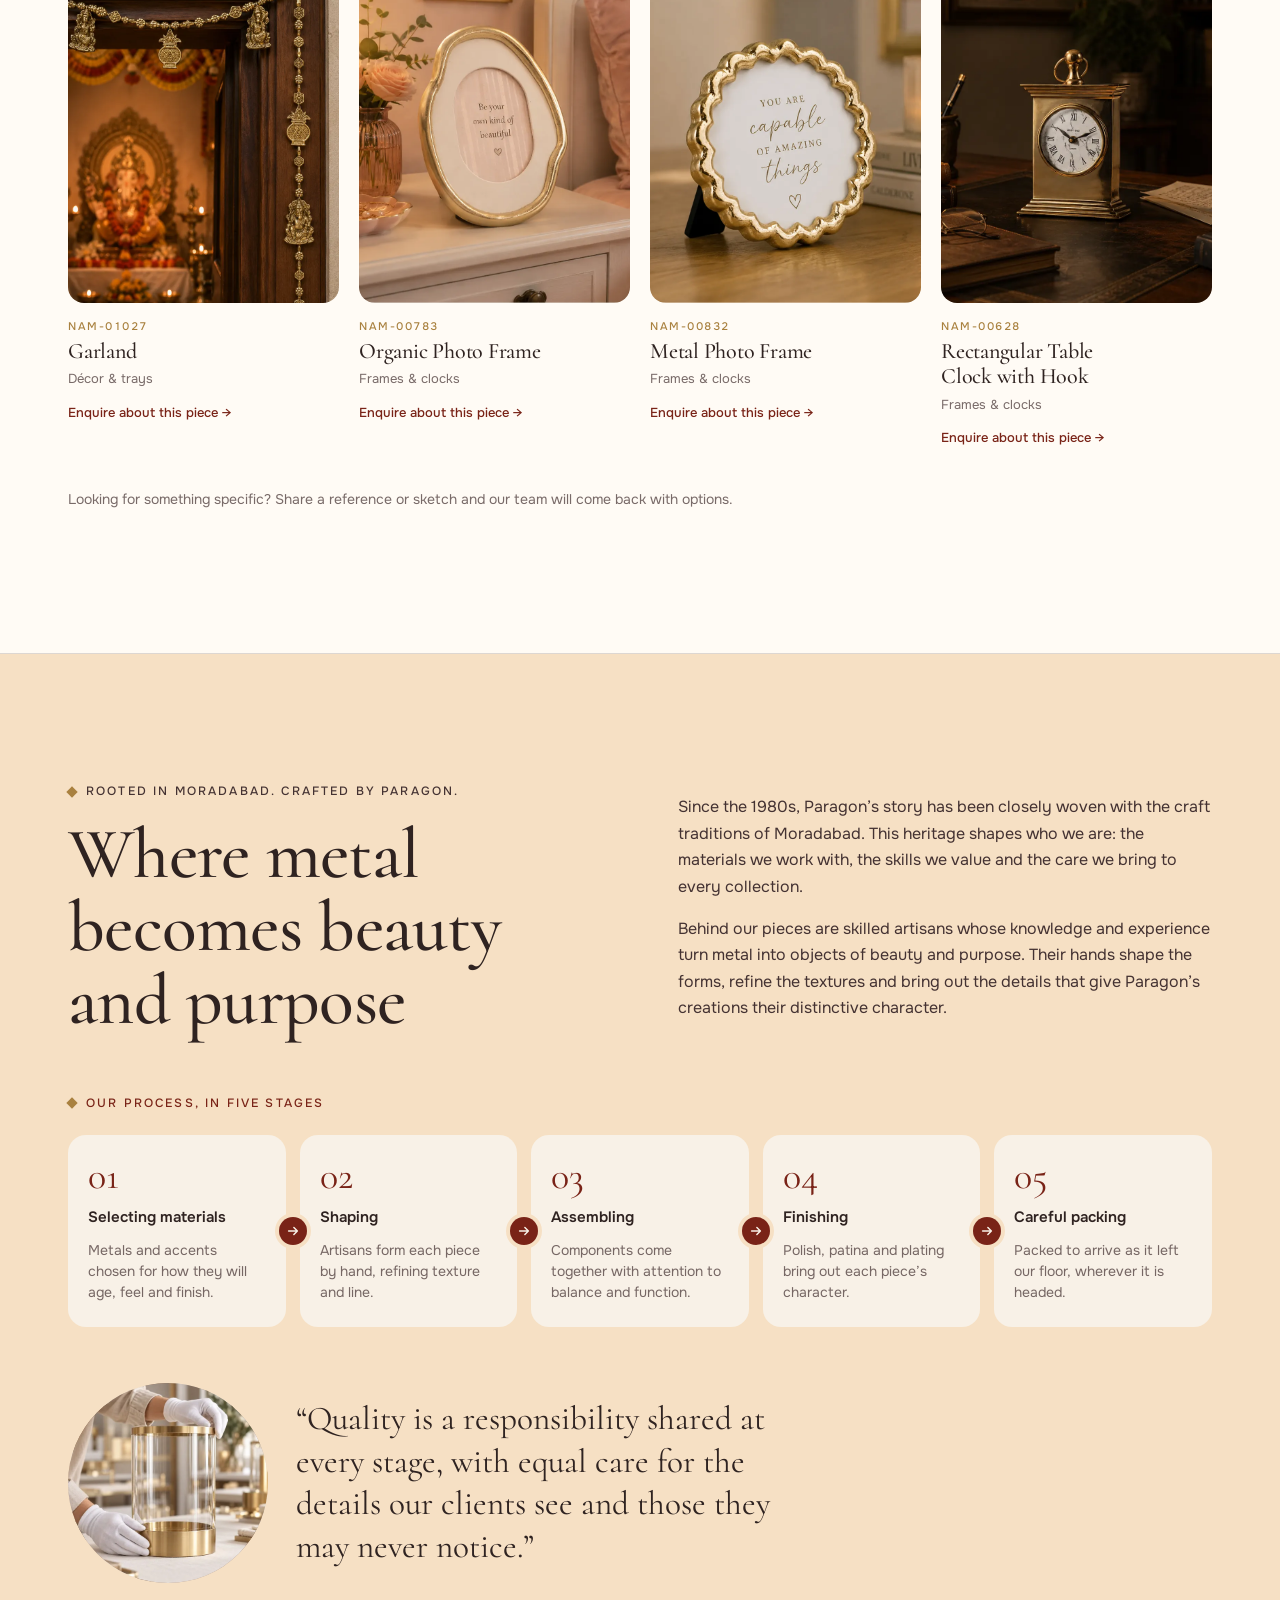
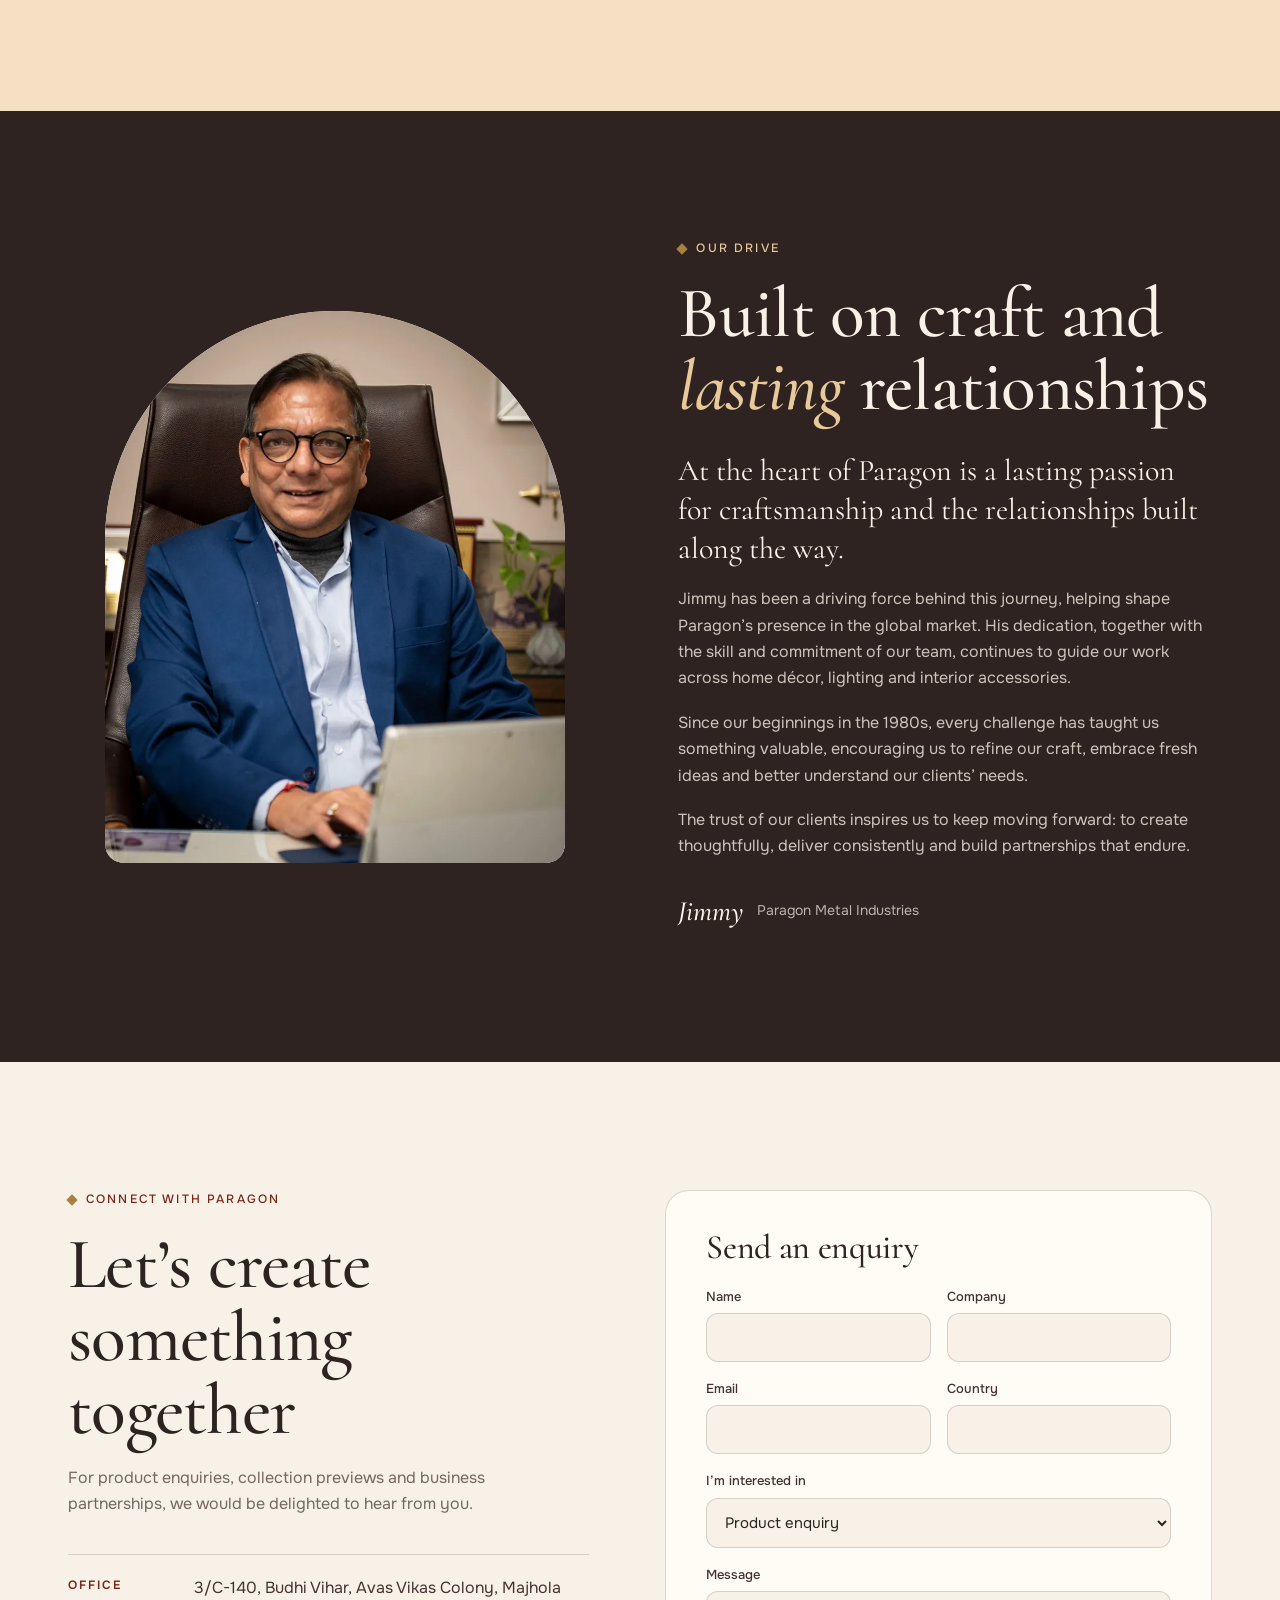
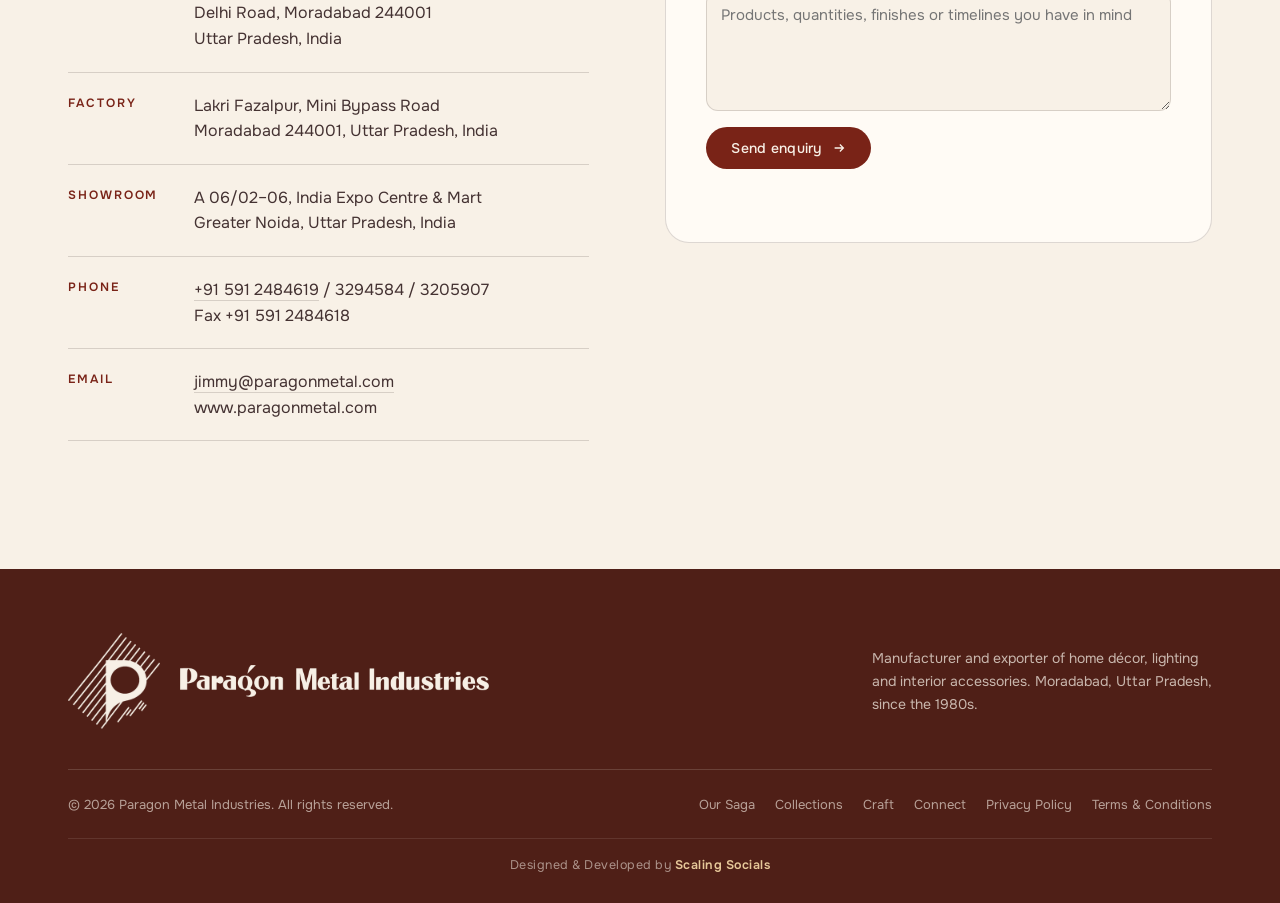
==== commit 73060134: "Scale layout up on large screens; rotate hero photos - Wider frame and larger type, hero collage, na" ====
--- a/index.html
+++ b/index.html
@@ -184,9 +184,10 @@
 .steps span{font-size:14px;color:var(--muted);line-height:1.5}
 .craft-quote{margin-top:56px;display:grid;grid-template-columns:auto 1fr;gap:28px;align-items:center}
 .craft-quote .tile{width:200px;aspect-ratio:1;border-radius:50%}
-.craft-quote .tile img{position:absolute;inset:0;opacity:0;transition:opacity 1.2s ease}
-.craft-quote .tile img.prev{opacity:1;z-index:1;transition:none}
-.craft-quote .tile img.on{opacity:1;z-index:2}
+.cycle img{position:absolute;inset:0;width:100%;height:100%;object-fit:cover;opacity:0;transition:opacity 1.2s ease}
+.cycle img.prev{opacity:1;z-index:1;transition:none}
+.cycle img.on{opacity:1;z-index:2}
+.cycle .tag{z-index:3}
 .craft-quote p{font-family:var(--display);font-size:clamp(24px,2.6vw,34px);line-height:1.28;margin:0;max-width:30ch}
 @media (max-width:1000px){.steps{grid-template-columns:repeat(2,minmax(0,1fr));gap:12px}.steps li:last-child{grid-column:span 2}
   .steps li:not(:last-child)::after{right:-20px}
@@ -255,6 +256,45 @@
 /* Reveal: visible at rest, gentle lift when JS marks it */
 .reveal{transition:transform .9s cubic-bezier(.2,.7,.2,1),opacity .9s}
 .js .reveal.pre{transform:translateY(22px)}
+/* ---------- Large screens ---------- */
+@media (min-width:1600px){
+  :root{--frame:1440px}
+  body{font-size:17px}
+  .hero h1{font-size:clamp(38px,min(5vw,9vh),104px)}
+  .hero-lede{font-size:18px;max-width:500px}
+  .hero-collage{height:clamp(300px,60vh,720px);width:min(100%,680px);gap:16px}
+  .hero-foot{font-size:14px}.hero-foot b{font-size:30px}
+  .sec-head h2,.saga h2,.craft-top h2,.drive h2,.contact h2{font-size:88px}
+  .nav ul a{font-size:15px;padding-inline:16px}
+  .btn{font-size:15px;padding:15px 28px}.nav .btn{padding:13px 24px}
+  .card h3{font-size:25px}
+  .steps b{font-size:16px}.steps span{font-size:15px}
+  .craft-quote .tile{width:240px}
+}
+@media (min-width:2000px){
+  :root{--frame:1680px}
+  body{font-size:18.5px}
+  .hero{padding-top:132px}
+  .hero h1{font-size:clamp(38px,min(5vw,9.6vh),132px)}
+  .hero-lede{font-size:20px;max-width:580px}
+  .hero-collage{height:clamp(300px,62vh,900px);width:min(100%,800px);gap:18px}
+  .tile .tag{font-size:13px;padding:8px 13px;left:16px;bottom:16px}
+  .hero-foot{font-size:15.5px}.hero-foot b{font-size:36px}
+  .eyebrow{font-size:14px}
+  .sec-head h2,.saga h2,.craft-top h2,.drive h2,.contact h2{font-size:104px}
+  .nav .logo .mark{height:66px}.nav .logo .word{height:26px}
+  .nav ul a{font-size:17px;padding-inline:20px}
+  .btn{font-size:16.5px;padding:17px 32px}.nav .btn{padding:15px 28px}
+  .card h3{font-size:28px}.card-sku{font-size:12.5px}.card-cat,.card a.enq{font-size:15px}
+  .filters button{font-size:16px;padding:13px 22px}
+  .steps li::before{font-size:46px}.steps b{font-size:18px}.steps span{font-size:16px}
+  .craft-quote .tile{width:280px}.craft-quote p{font-size:42px;max-width:32ch}
+  .marquee-track{font-size:30px}
+  .field label{font-size:15px}.field input,.field select,.field textarea{font-size:17px;padding:15px 16px}
+  .place h3{font-size:13.5px}.place{grid-template-columns:140px 1fr}
+  .foot-bot{font-size:15px}.foot-top p{font-size:16px;max-width:400px}.foot-credit{font-size:14px}
+  .facts span,.sec-head p{font-size:16px}
+}
 </style>
 </head>
 <body>
@@ -291,9 +331,9 @@
         </div>
       </div>
       <div class="hero-collage">
-        <div class="tile t1"><img src="images/nam-00787-1.webp" alt="Marble pillar lamp with brass detailing"><span class="tag">Lighting</span></div>
-        <div class="tile t2"><img src="images/nam-00821-1.webp" alt="Four-horse rectangular tray"><span class="tag">Trays</span></div>
-        <div class="tile t3"><img src="images/nam-00503-1.webp" alt="Five-light candle stand with clear glass and brass rings"><span class="tag">Candle holders</span></div>
+        <div class="tile t1 cycle" data-every="4500" data-delay="0"><img class="on" src="images/nam-00787-1.webp" alt="Marble pillar lamp with brass detailing"><img data-src="images/nam-00463-1.webp" alt="Twig table lamp beside a bed"><img data-src="images/nam-00782-1.webp" alt="Gold table lamp with black shade"><img data-src="images/nam-01080-1.webp" alt="Royal red lamp in a study"><img data-src="images/nam-00486-1.webp" alt="Palm hanging lamp over a table"><span class="tag">Lighting</span></div>
+        <div class="tile t2 cycle" data-every="4500" data-delay="1500"><img class="on" src="images/nam-00821-1.webp" alt="Four-horse rectangular tray"><img data-src="images/nam-00553-1.webp" alt="Oval mirror tray on a coffee table"><img data-src="images/nam-00798-1.webp" alt="Leopard bookend on black marble glass"><img data-src="images/nam-00799-1.webp" alt="Brass bookends on a console"><span class="tag">Décor &amp; trays</span></div>
+        <div class="tile t3 cycle" data-every="4500" data-delay="3000"><img class="on" src="images/nam-00503-1.webp" alt="Five-light candle stand with clear glass and brass rings"><img data-src="images/nam-00522-1.webp" alt="Palm candle holder on white marble base"><img data-src="images/nam-00638-1.webp" alt="Candle holder with clear glass and ring"><span class="tag">Candle holders</span></div>
       </div>
     </div>
     <div class="hero-foot">
@@ -369,7 +409,7 @@
       <li><b>Careful packing</b><span>Packed to arrive as it left our floor, wherever it is headed.</span></li>
     </ol>
     <div class="craft-quote">
-      <div class="tile" id="craftCycle"><img class="on" src="images/craft-1.webp" alt="Gloved hands wrapping a brass vase for packing"><img src="images/craft-2.webp" alt="Gloved hands assembling a brass and glass candle holder" loading="lazy"><img src="images/craft-3.webp" alt="Gloved hands inspecting the finish of a brass bowl" loading="lazy"></div>
+      <div class="tile cycle" data-every="3500"><img class="on" src="images/craft-1.webp" alt="Gloved hands wrapping a brass vase for packing"><img data-src="images/craft-2.webp" alt="Gloved hands assembling a brass and glass candle holder"><img data-src="images/craft-3.webp" alt="Gloved hands inspecting the finish of a brass bowl"></div>
       <p>“Quality is a responsibility shared at every stage, with equal care for the details our clients see and those they may never notice.”</p>
     </div>
   </div>
@@ -543,9 +583,17 @@
   const io=new IntersectionObserver(es=>es.forEach(en=>{if(en.isIntersecting){en.target.classList.remove('pre');io.unobserve(en.target)}}),{threshold:.12});
   document.querySelectorAll('.reveal').forEach(el=>{if(el.getBoundingClientRect().top>innerHeight){el.classList.add('pre');io.observe(el)}});
 }
-/* craft circle: fade to the next photo every few seconds */
-(()=>{const imgs=[...document.querySelectorAll('#craftCycle img')];if(imgs.length<2)return;let i=0;
-  setInterval(()=>{imgs.forEach(m=>m.classList.remove('prev'));imgs[i].classList.replace('on','prev');i=(i+1)%imgs.length;imgs[i].classList.add('on')},3500);})();
+/* rotating photos (hero tiles, quote circle): crossfade to the next one; later photos load just before they are needed */
+if(!matchMedia('(prefers-reduced-motion: reduce)').matches){
+  document.querySelectorAll('.cycle').forEach(box=>{
+    const imgs=[...box.querySelectorAll('img')];if(imgs.length<2)return;
+    let i=0;const load=m=>{if(!m.getAttribute('src')&&m.dataset.src)m.src=m.dataset.src};
+    const step=()=>{const n=(i+1)%imgs.length,next=imgs[n];load(next);
+      if(!next.complete||!next.naturalWidth)return;            /* not ready yet: try again next tick */
+      imgs.forEach(m=>m.classList.remove('prev'));imgs[i].classList.replace('on','prev');next.classList.add('on');i=n;load(imgs[(i+1)%imgs.length])};
+    setTimeout(()=>{load(imgs[1]);setInterval(step,+box.dataset.every||4000)},+box.dataset.delay||0);
+  });
+}
 document.getElementById('yr').textContent=new Date().getFullYear();
 </script>
 </body>
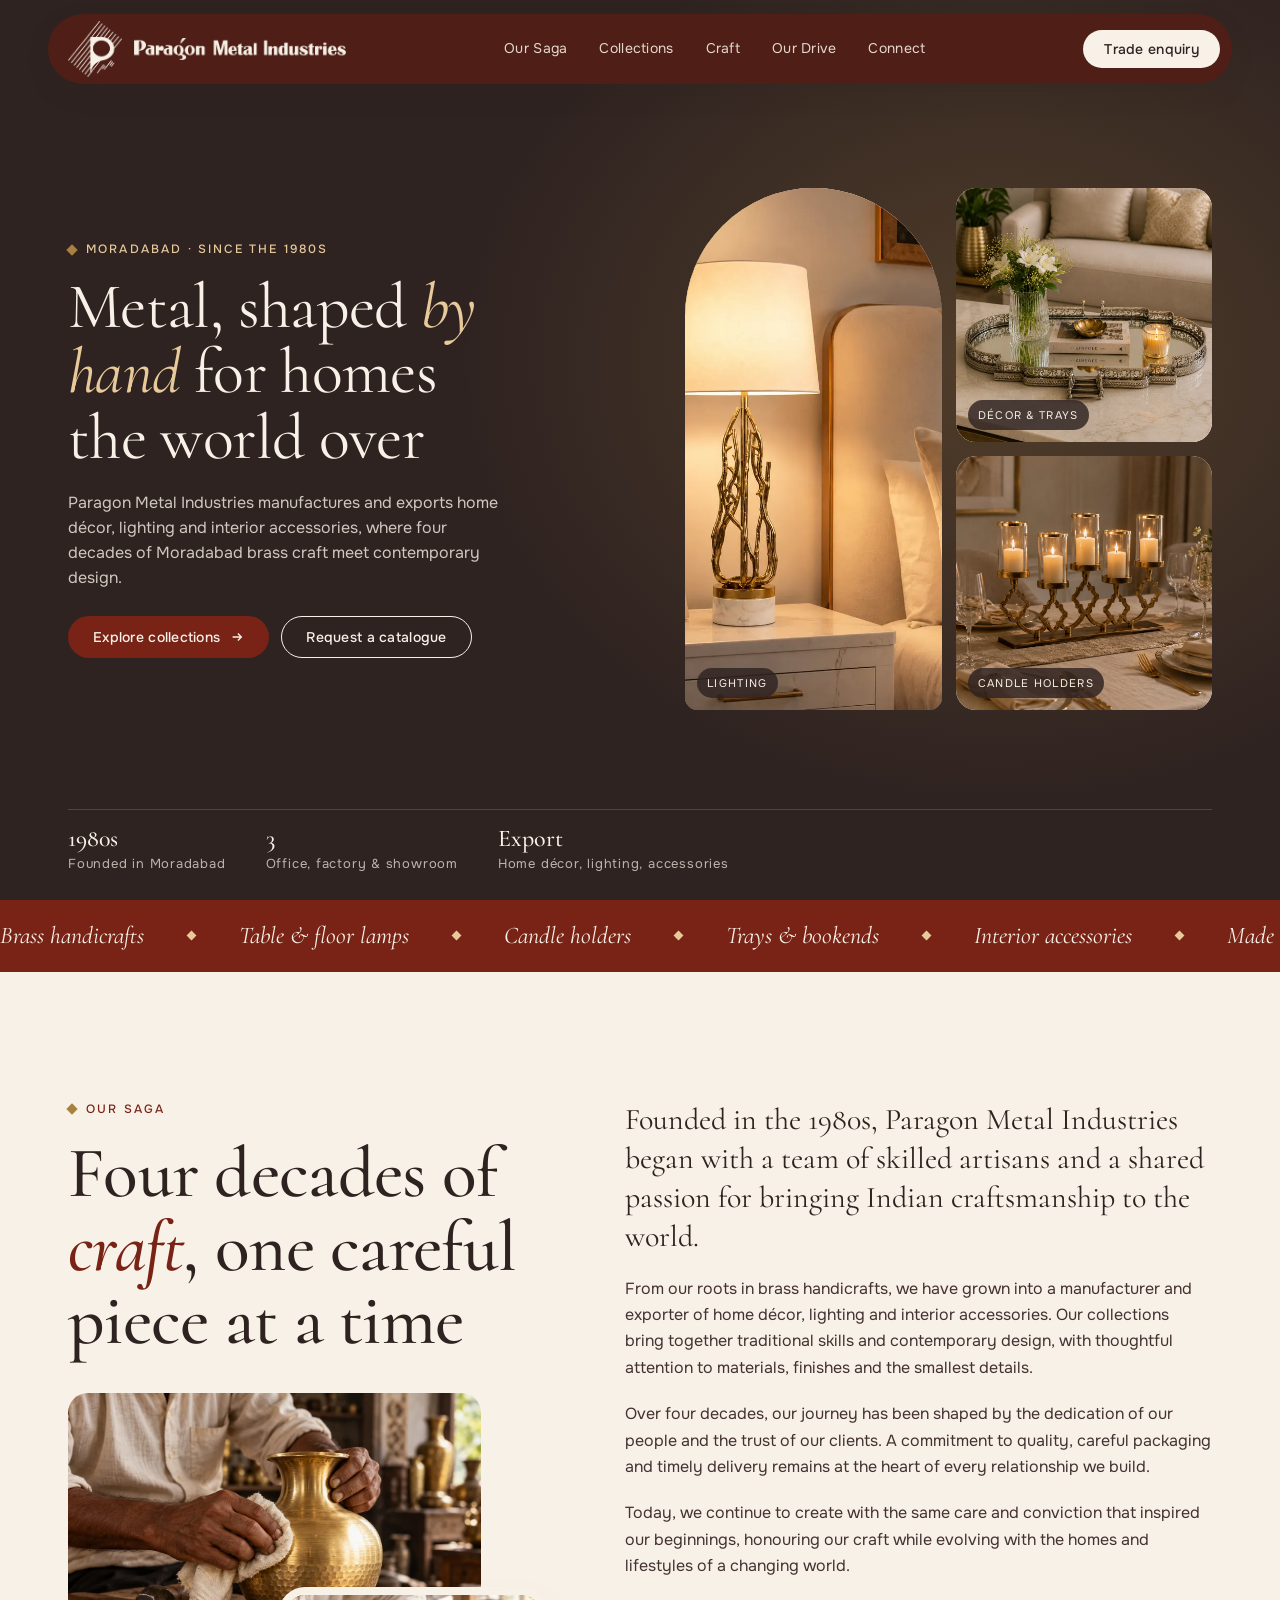
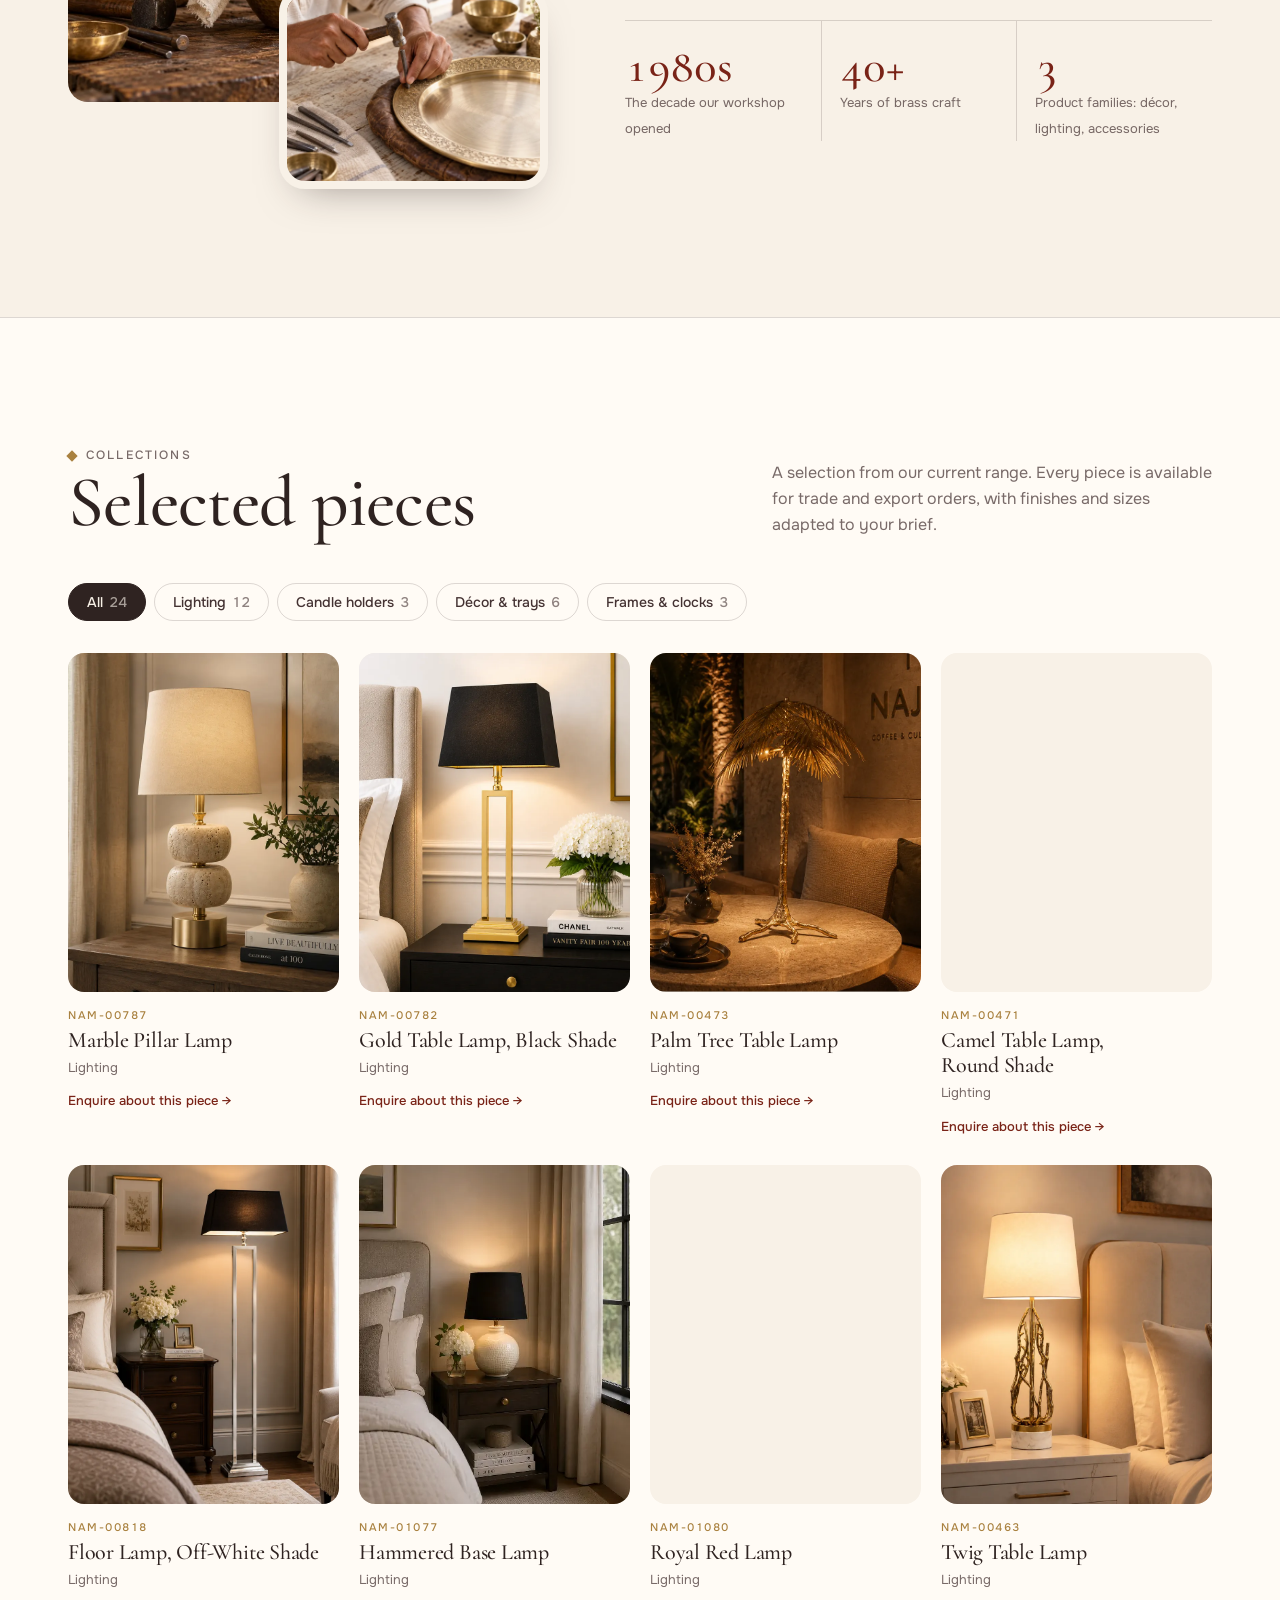
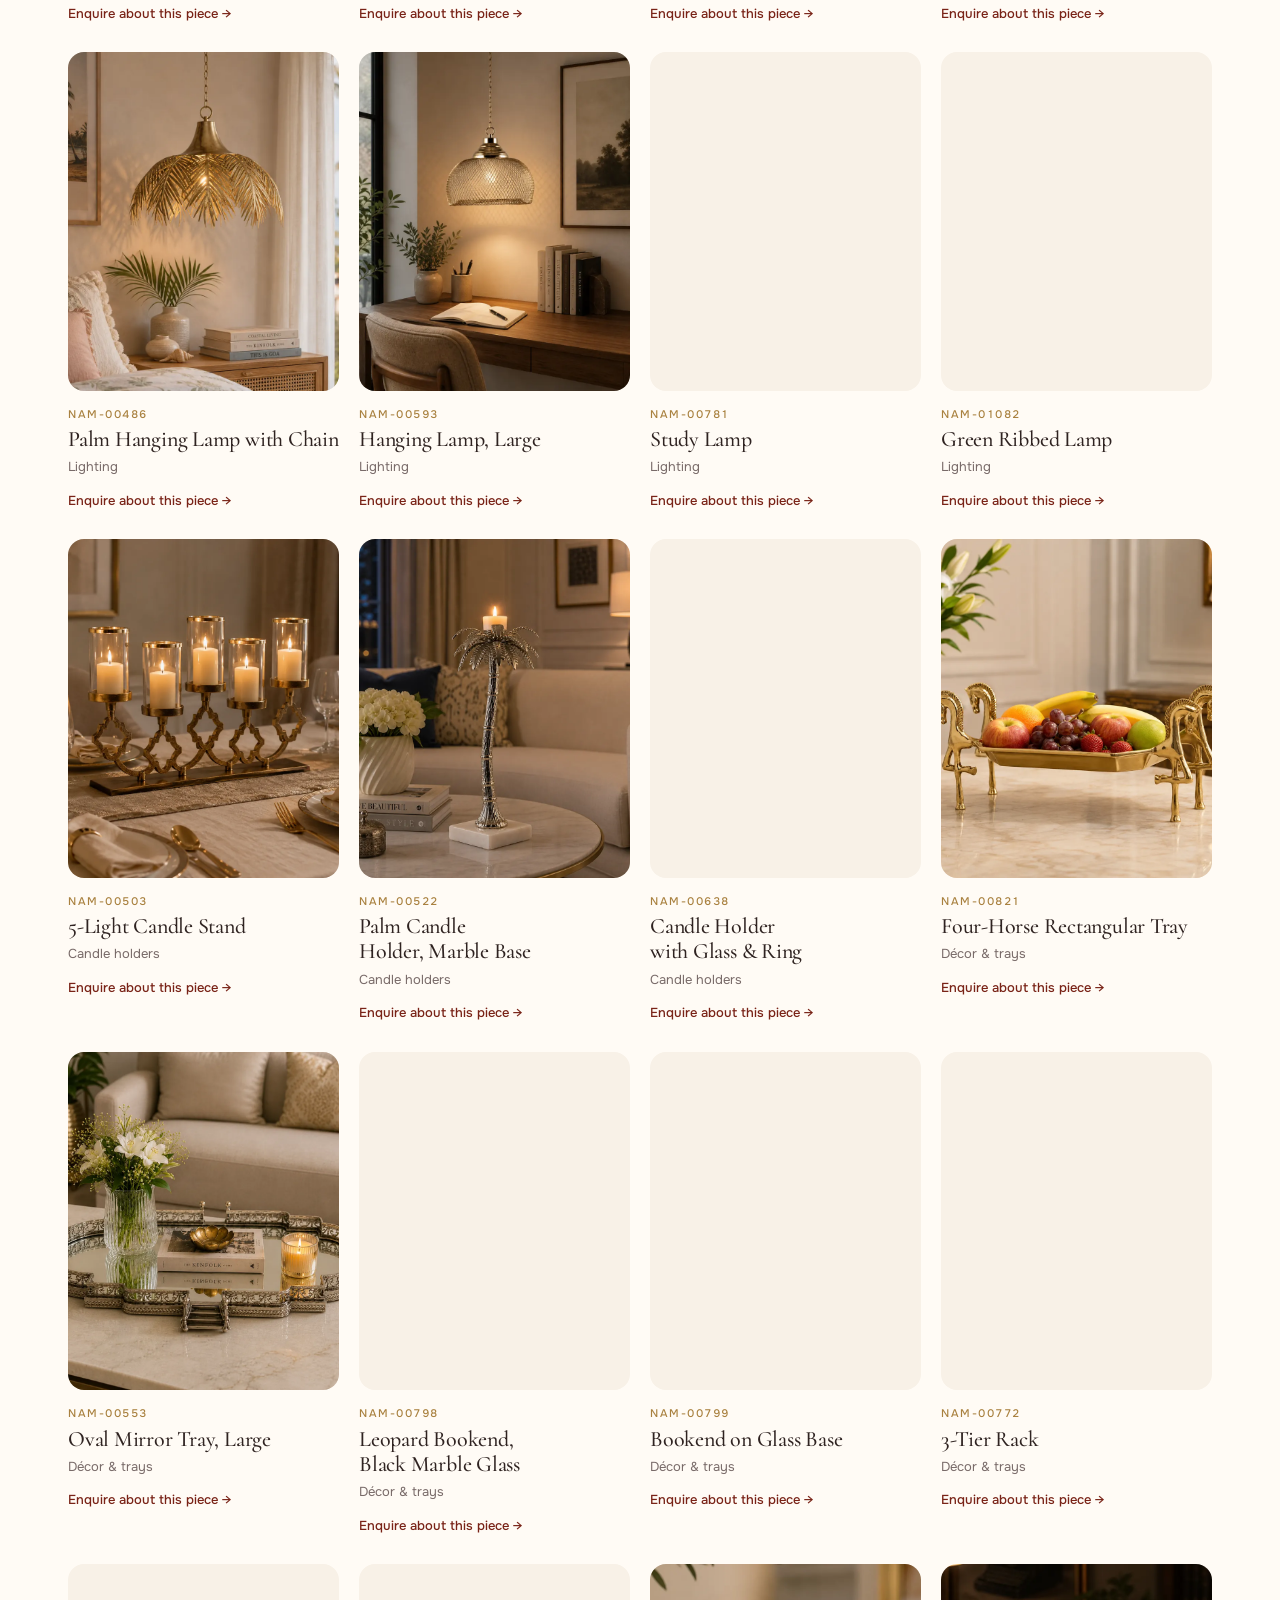
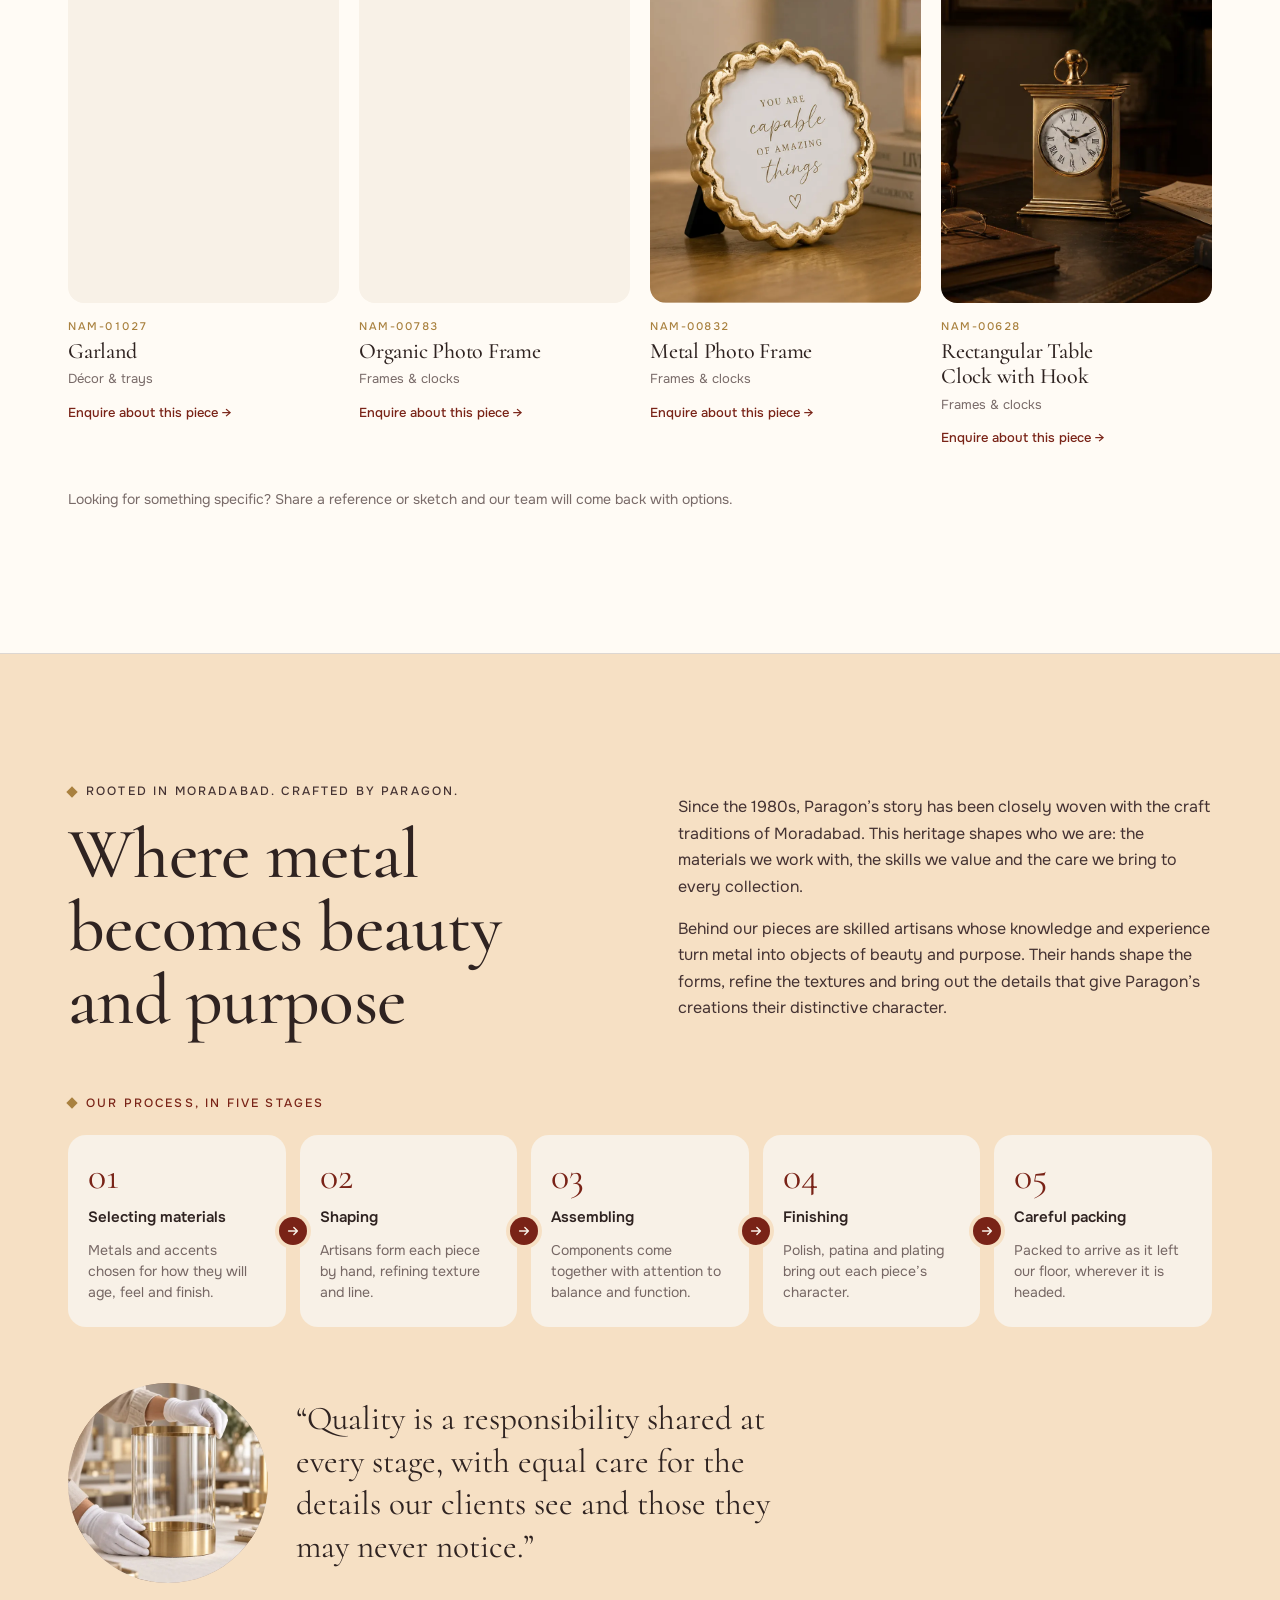
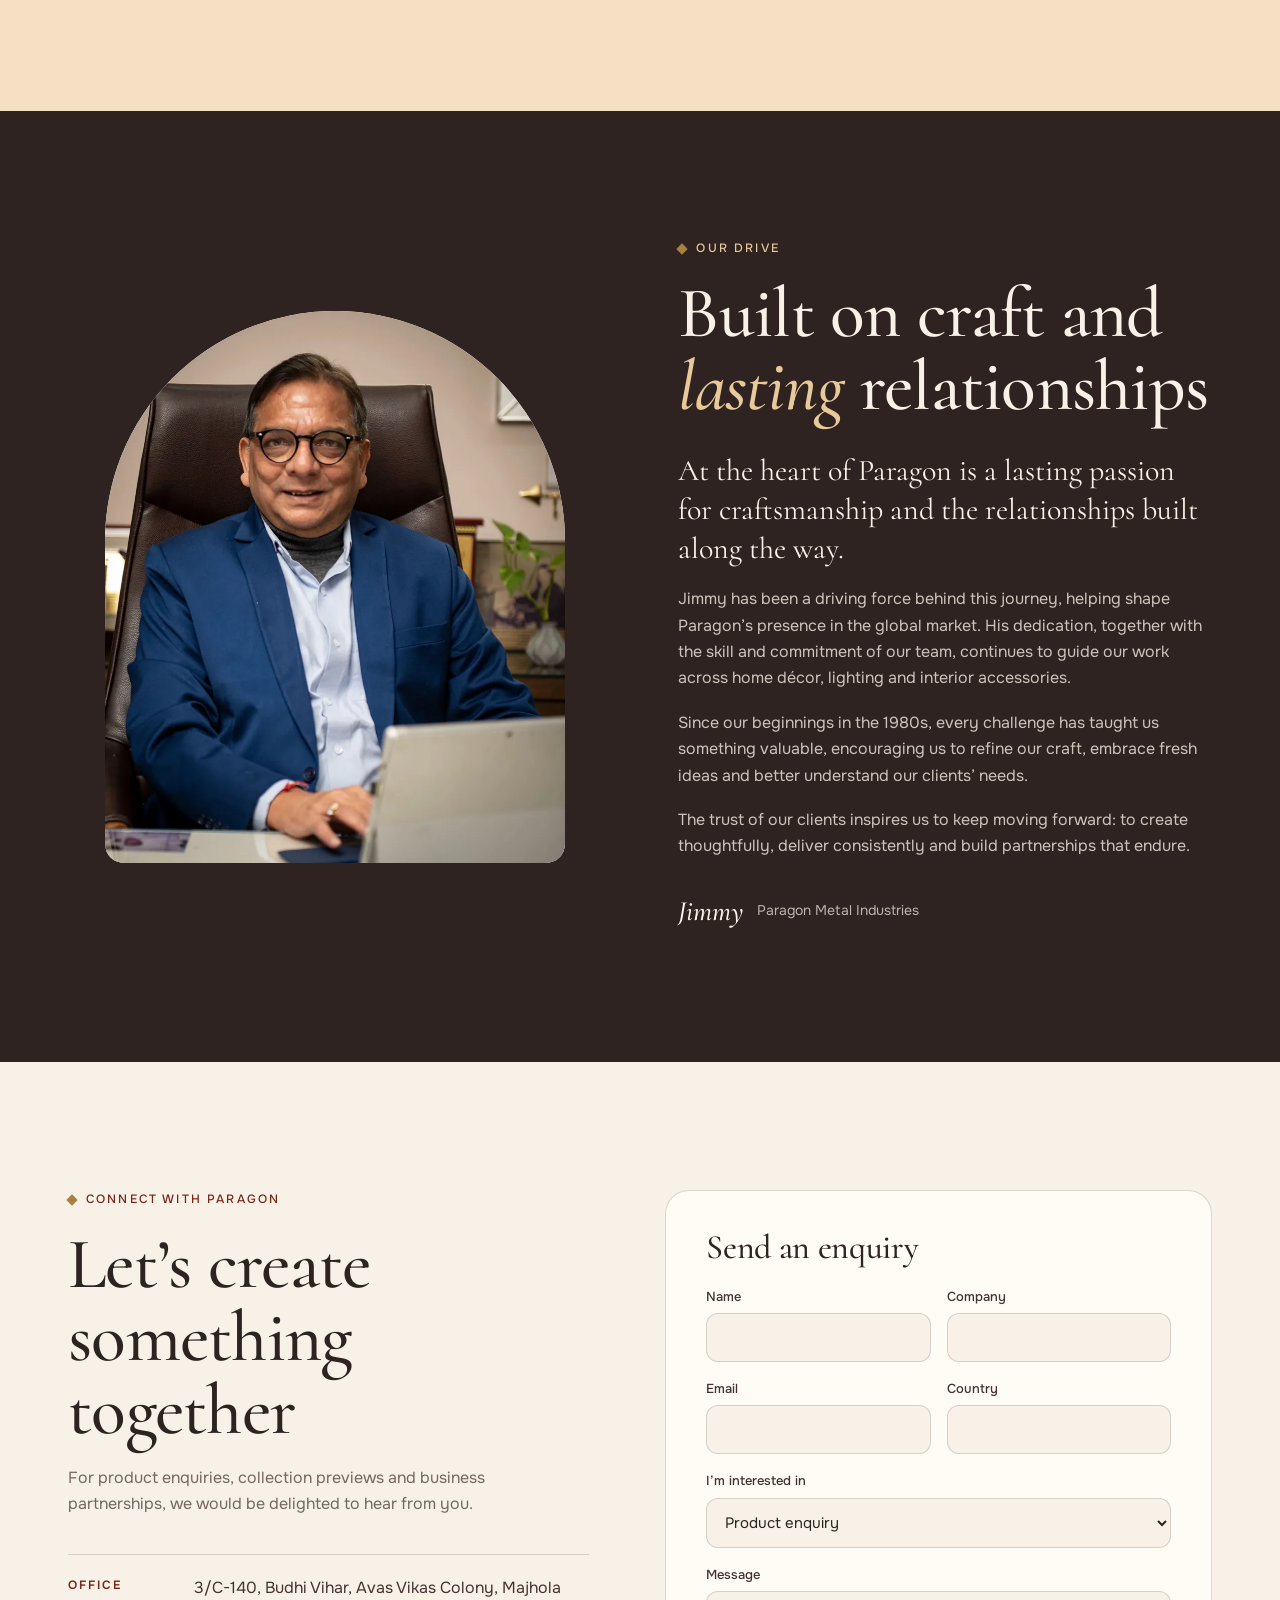
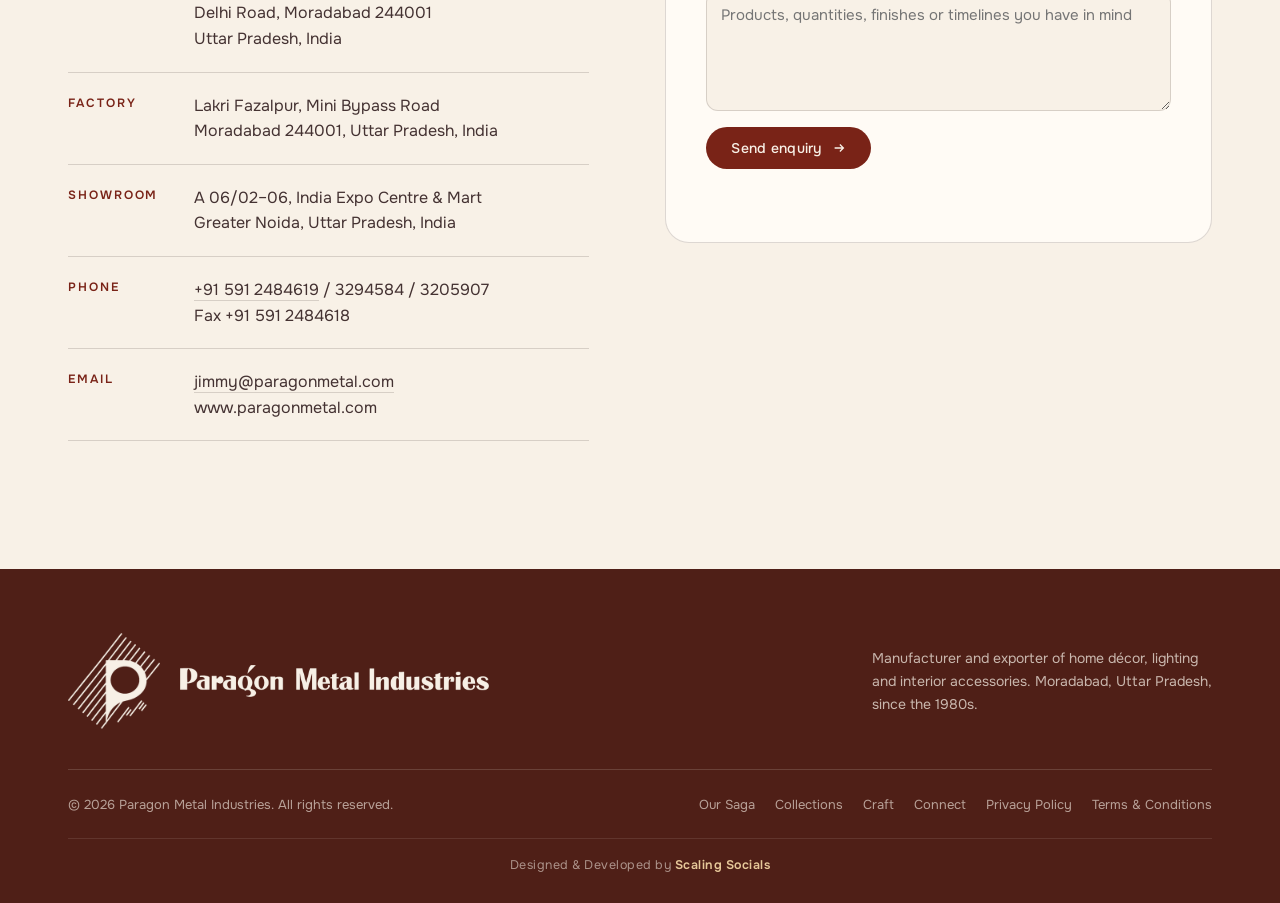
==== commit 4a828c02: "Rotate photos for all visitors, including reduced-motion devices The rotation was skipped when the d" ====
--- a/index.html
+++ b/index.html
@@ -583,17 +583,15 @@
   const io=new IntersectionObserver(es=>es.forEach(en=>{if(en.isIntersecting){en.target.classList.remove('pre');io.unobserve(en.target)}}),{threshold:.12});
   document.querySelectorAll('.reveal').forEach(el=>{if(el.getBoundingClientRect().top>innerHeight){el.classList.add('pre');io.observe(el)}});
 }
-/* rotating photos (hero tiles, quote circle): crossfade to the next one; later photos load just before they are needed */
-if(!matchMedia('(prefers-reduced-motion: reduce)').matches){
-  document.querySelectorAll('.cycle').forEach(box=>{
-    const imgs=[...box.querySelectorAll('img')];if(imgs.length<2)return;
-    let i=0;const load=m=>{if(!m.getAttribute('src')&&m.dataset.src)m.src=m.dataset.src};
-    const step=()=>{const n=(i+1)%imgs.length,next=imgs[n];load(next);
-      if(!next.complete||!next.naturalWidth)return;            /* not ready yet: try again next tick */
-      imgs.forEach(m=>m.classList.remove('prev'));imgs[i].classList.replace('on','prev');next.classList.add('on');i=n;load(imgs[(i+1)%imgs.length])};
-    setTimeout(()=>{load(imgs[1]);setInterval(step,+box.dataset.every||4000)},+box.dataset.delay||0);
-  });
-}
+/* rotating photos (hero tiles, quote circle): switch to the next one every few seconds; later photos load just before they are needed */
+document.querySelectorAll('.cycle').forEach(box=>{
+  const imgs=[...box.querySelectorAll('img')];if(imgs.length<2)return;
+  let i=0;const load=m=>{if(!m.getAttribute('src')&&m.dataset.src)m.src=m.dataset.src};
+  const step=()=>{const n=(i+1)%imgs.length,next=imgs[n];load(next);
+    if(!next.complete||!next.naturalWidth)return;            /* not ready yet: try again next tick */
+    imgs.forEach(m=>m.classList.remove('prev'));imgs[i].classList.remove('on');imgs[i].classList.add('prev');next.classList.add('on');i=n;load(imgs[(i+1)%imgs.length])};
+  setTimeout(()=>{load(imgs[1]);setInterval(step,+box.dataset.every||4000)},+box.dataset.delay||0);
+});
 document.getElementById('yr').textContent=new Date().getFullYear();
 </script>
 </body>
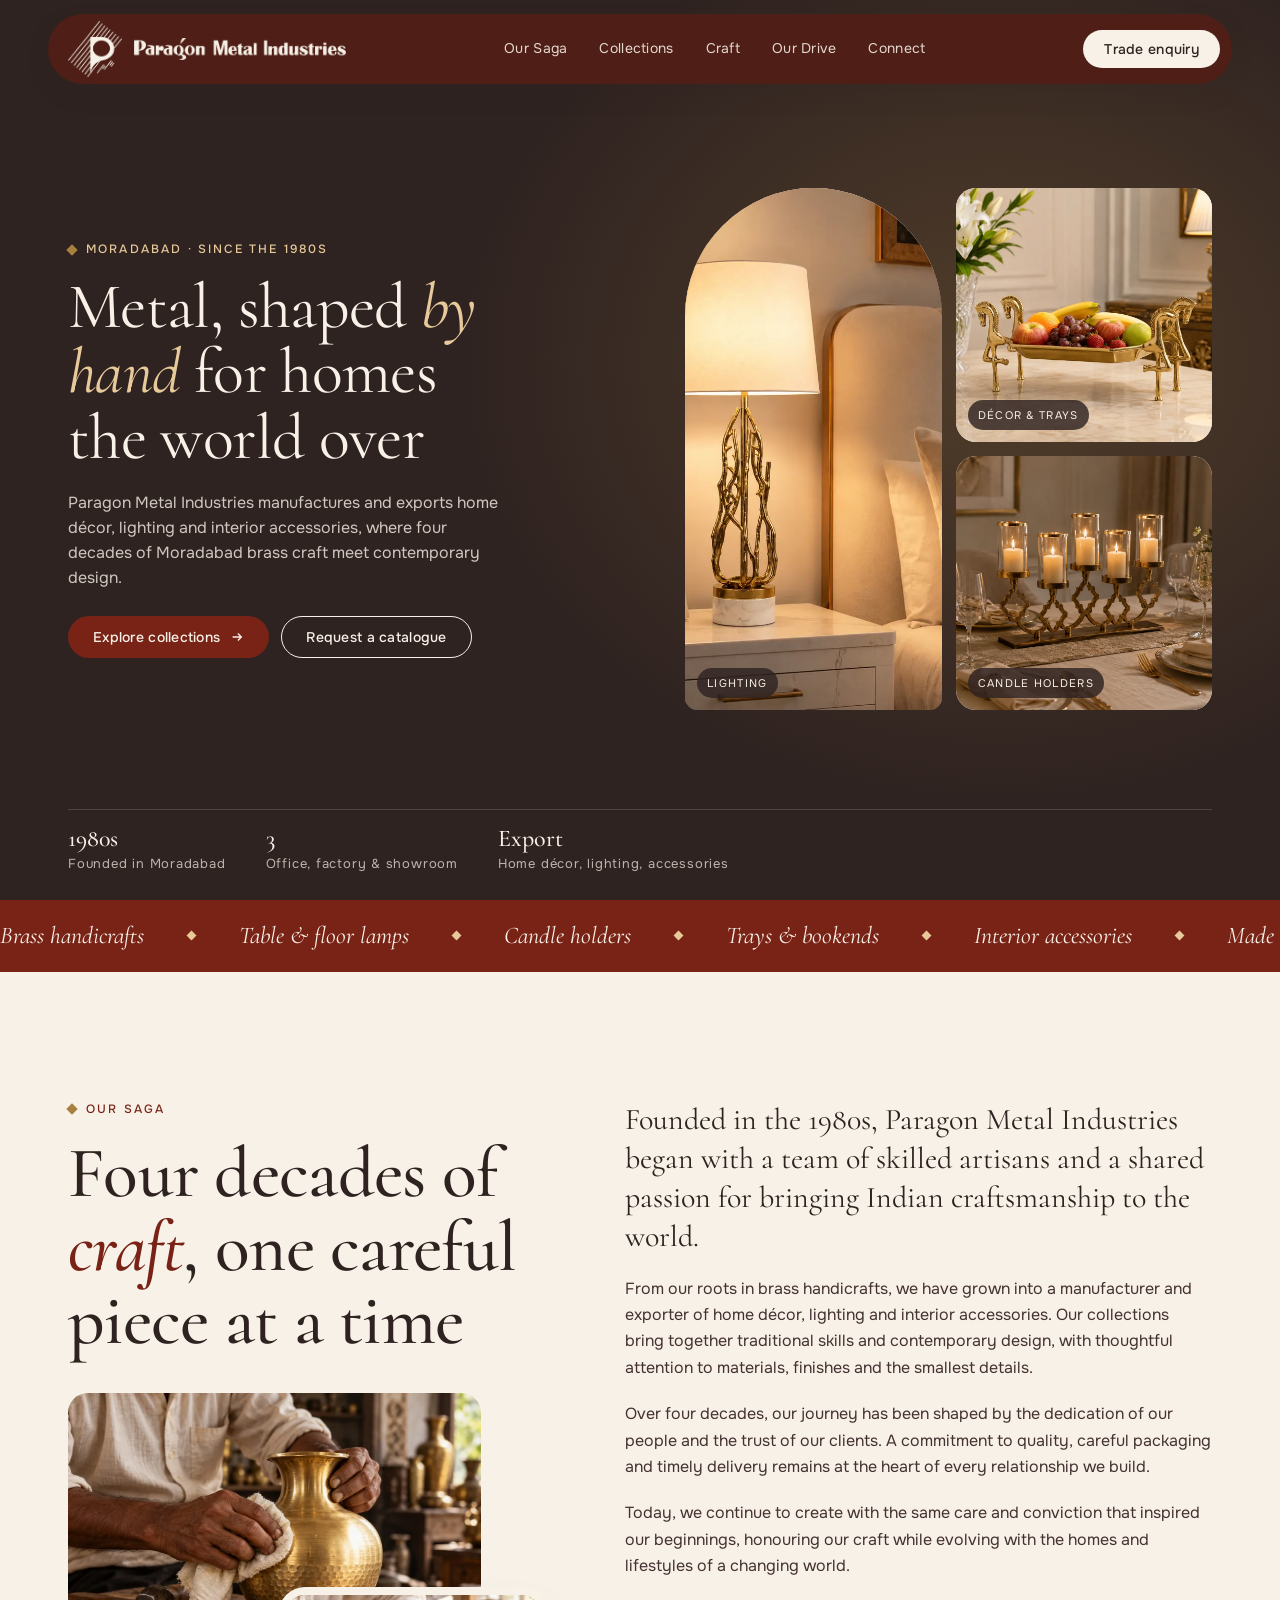
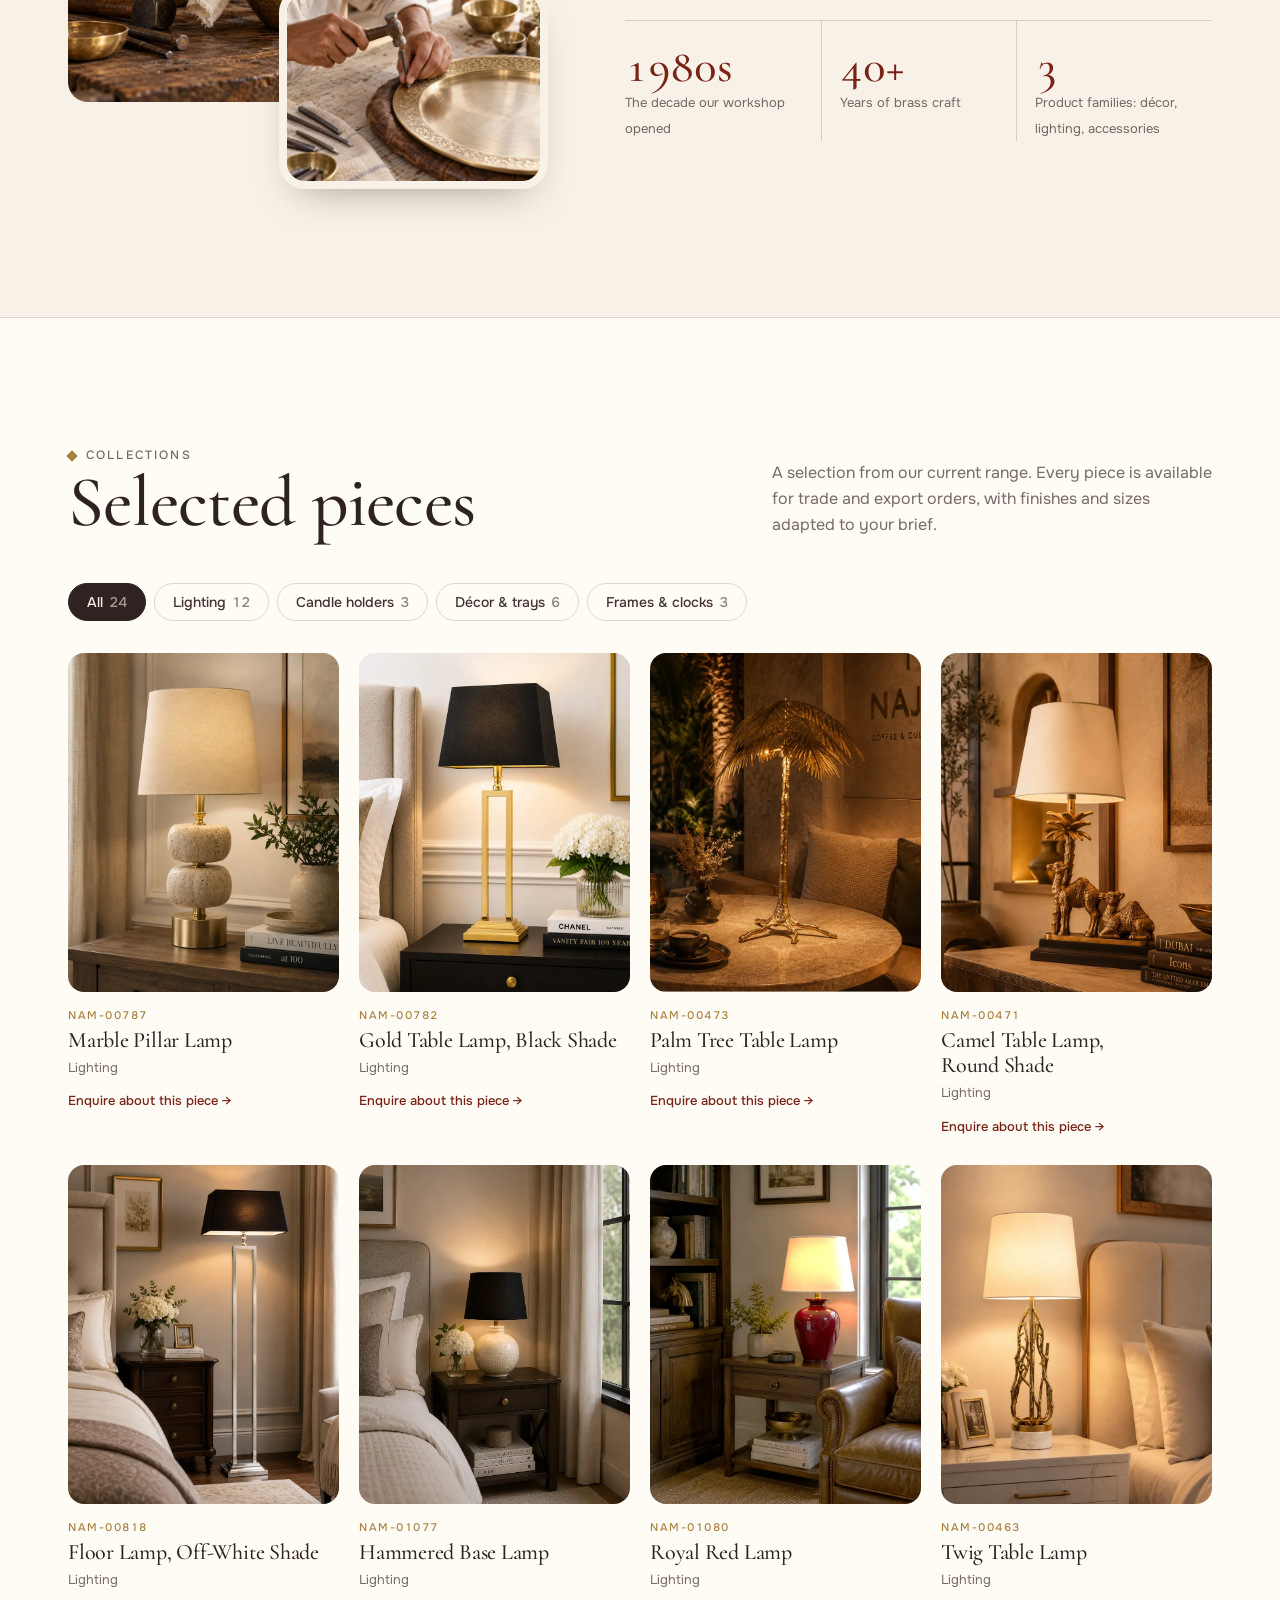
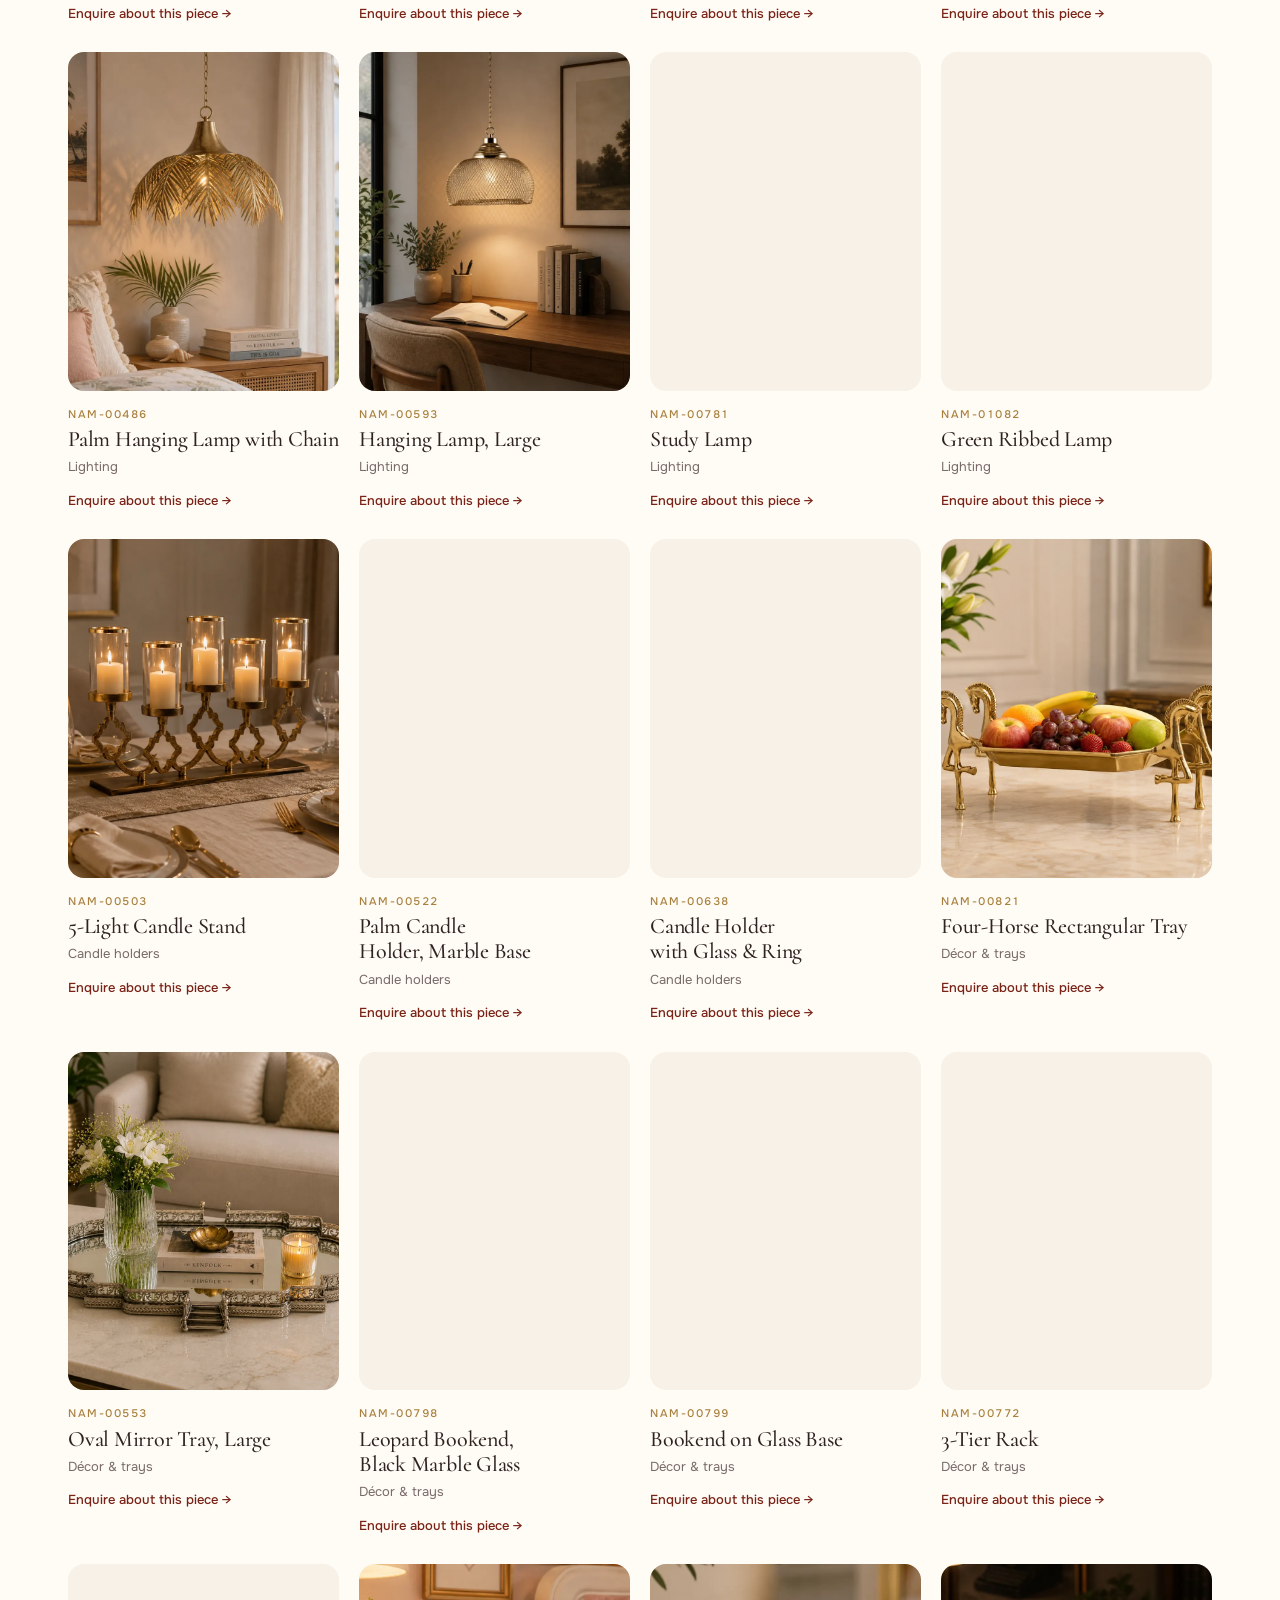
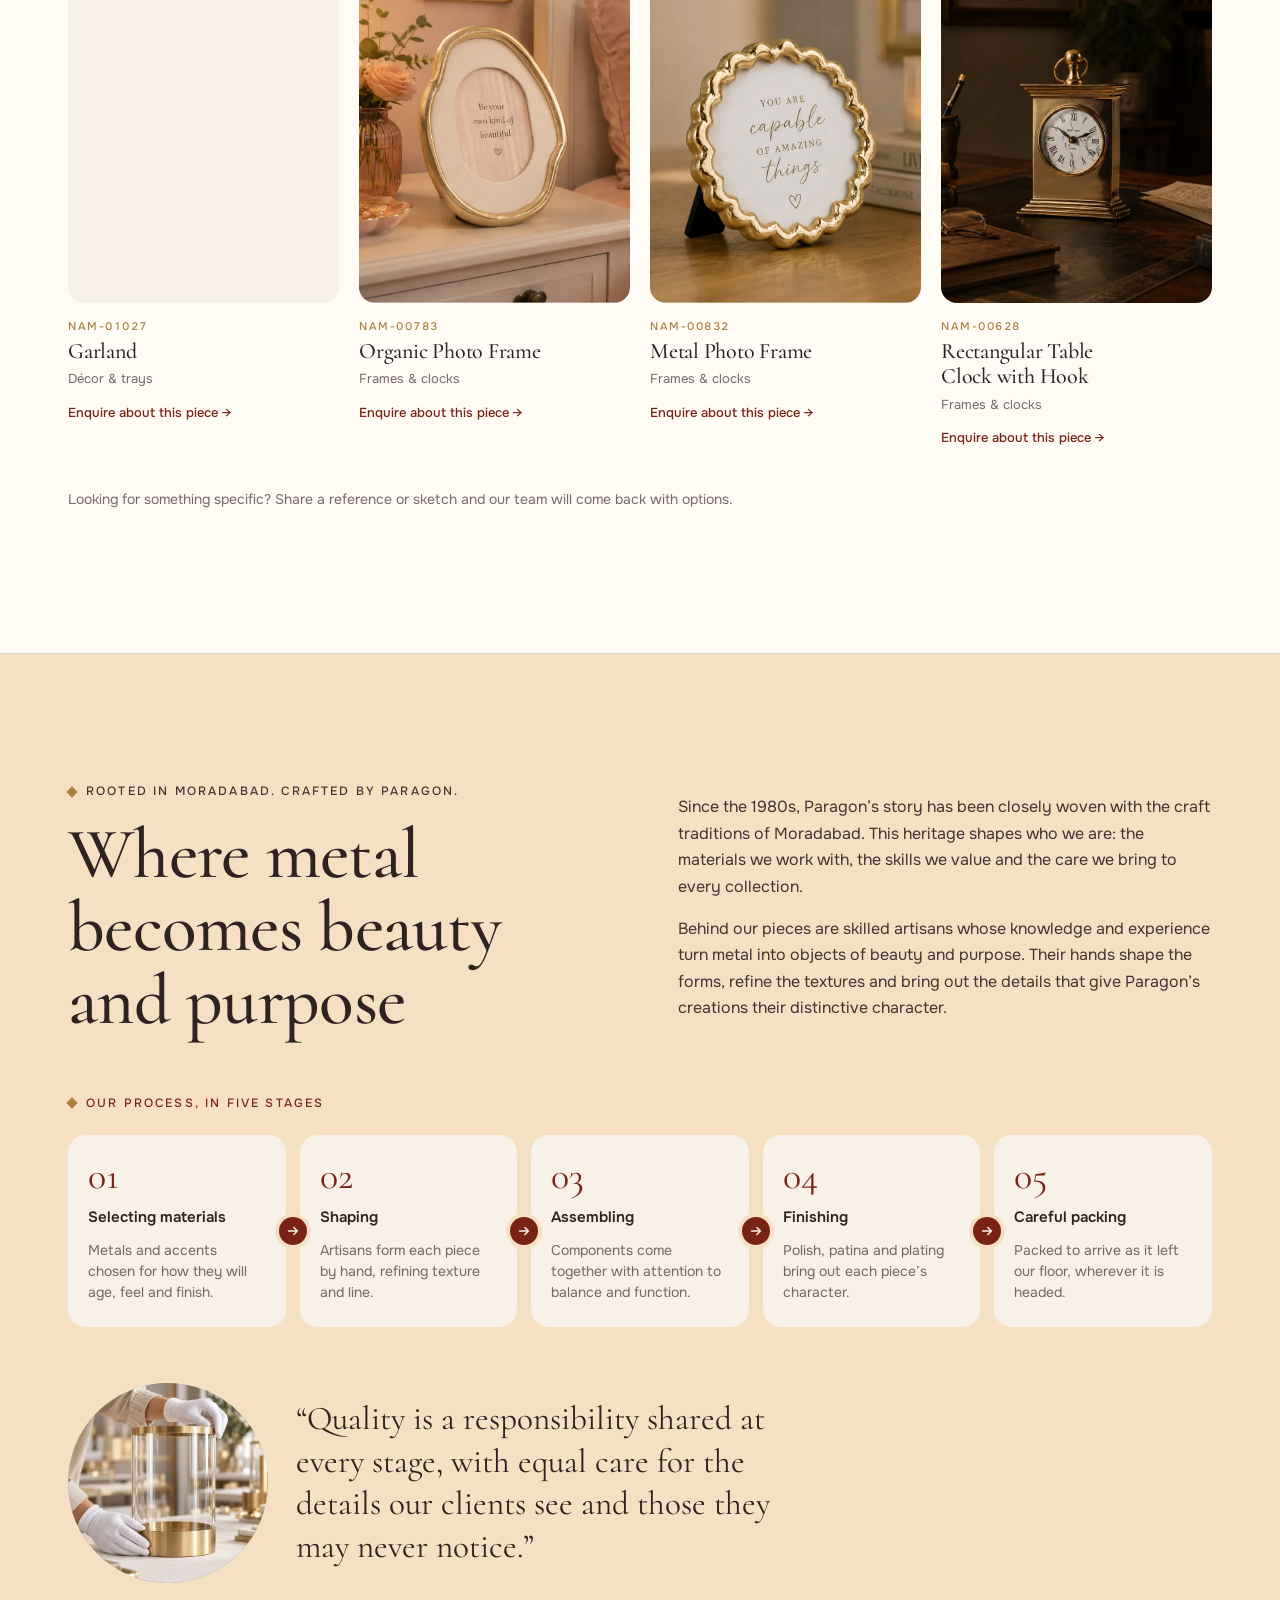
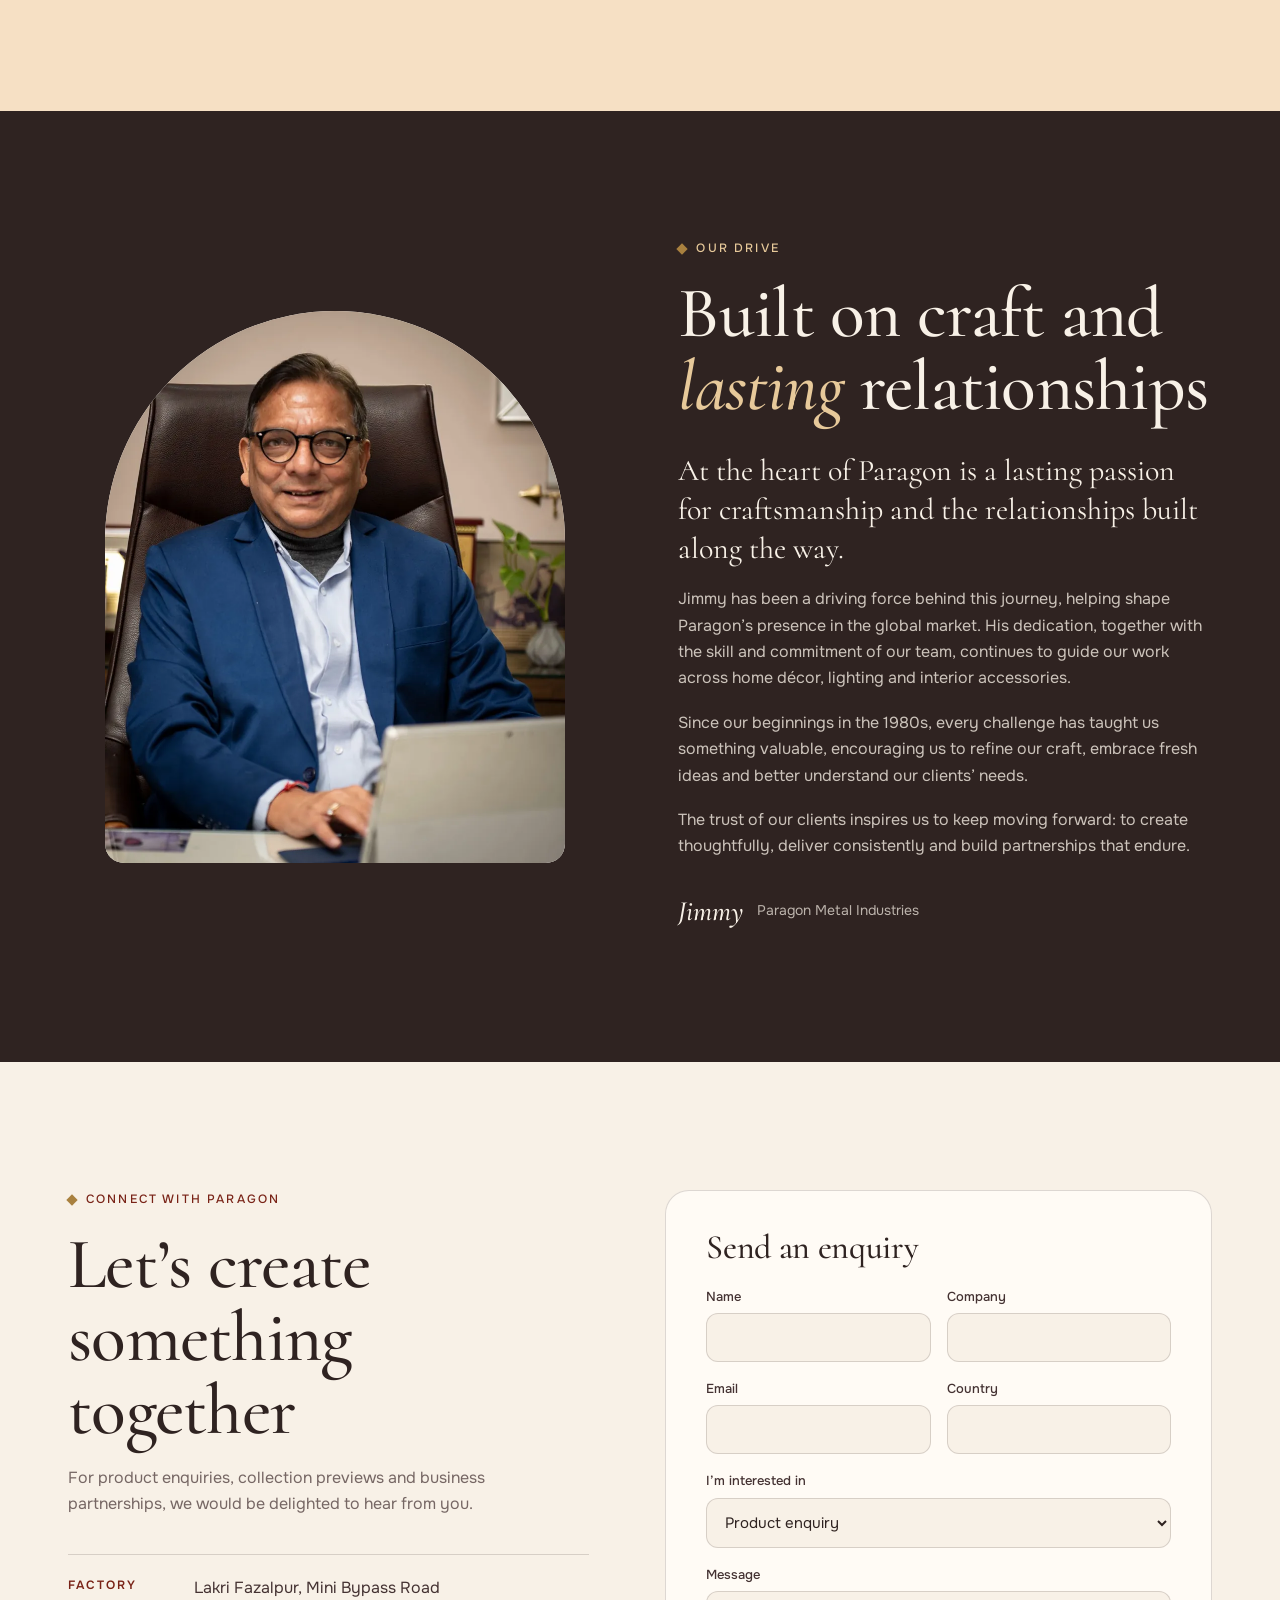
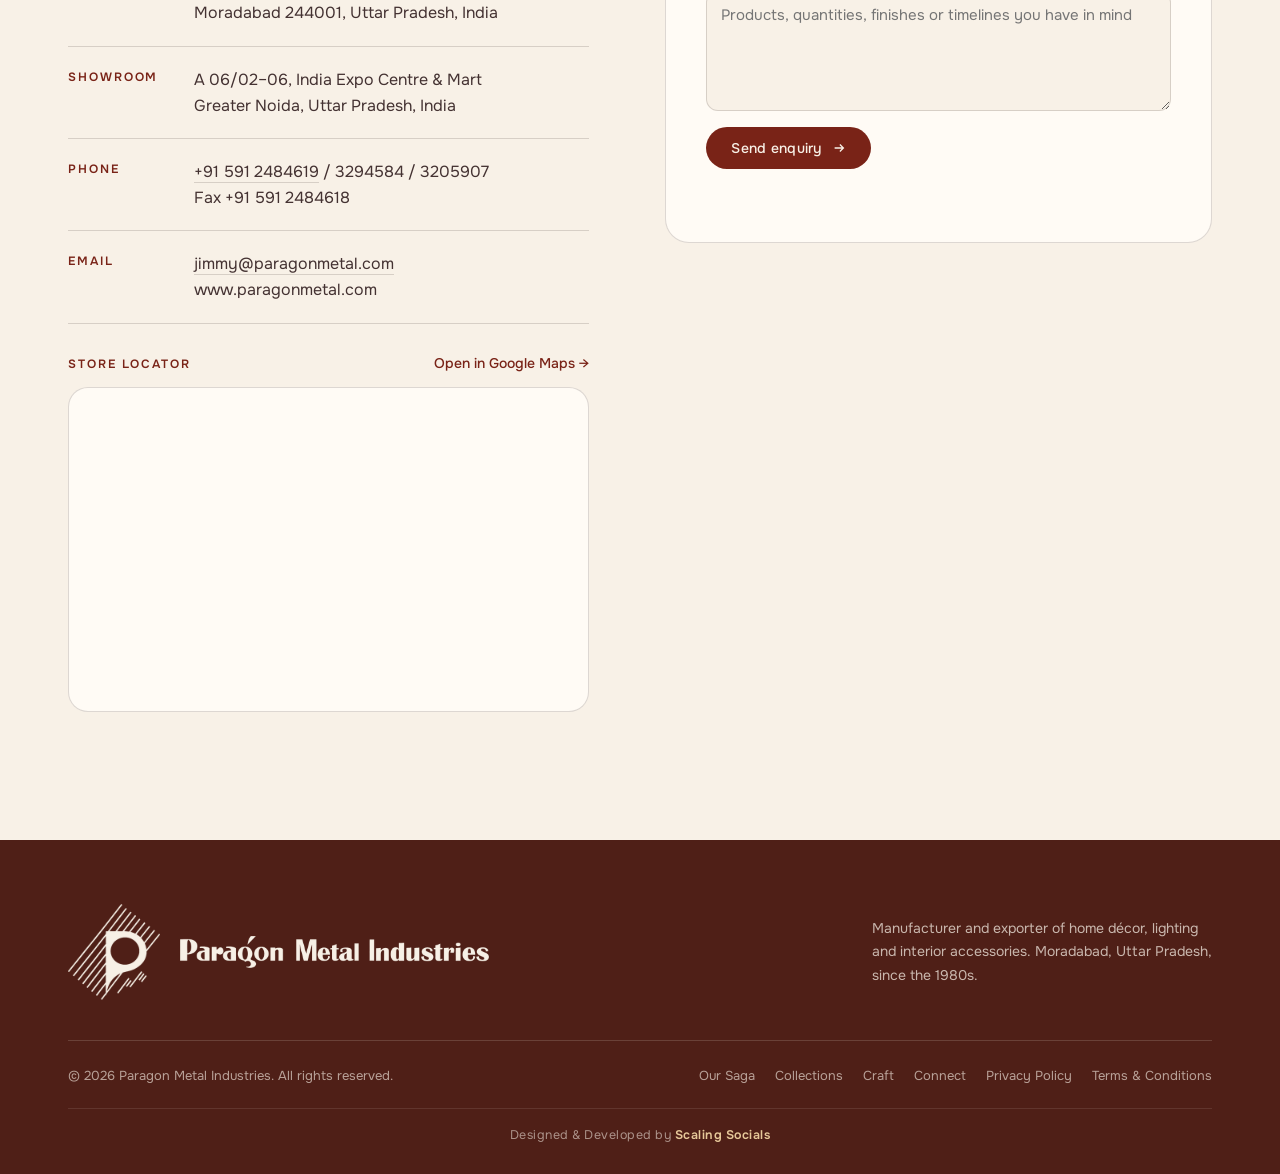
==== commit 7a37eea1: "Remove office address; add store locator map - Contact section no longer lists the office address - " ====
--- a/index.html
+++ b/index.html
@@ -221,6 +221,12 @@
 .place p{margin:0;color:var(--cocoa);line-height:1.6}
 .place a{text-decoration:none;border-bottom:1px solid var(--line)}
 .place a:hover{border-color:var(--oxblood)}
+.locator{margin-top:28px}
+.locator-head{display:flex;justify-content:space-between;align-items:baseline;gap:12px;flex-wrap:wrap;margin-bottom:12px}
+.locator-head h3{font-family:var(--body);font-size:12px;letter-spacing:.16em;text-transform:uppercase;font-weight:600;color:var(--oxblood)}
+.locator-head a{font-size:14px;font-weight:500;color:var(--oxblood);text-decoration:none}
+.locator-head a:hover{text-decoration:underline;text-underline-offset:3px}
+.locator iframe{display:block;width:100%;aspect-ratio:16/10;min-height:260px;border:1px solid var(--line);border-radius:20px;background:var(--paper)}
 .form{background:var(--paper);border:1px solid var(--line);border-radius:24px;padding:clamp(22px,3.4vw,40px);display:grid;gap:16px;min-width:0}
 .form h3{font-size:34px;margin-bottom:4px}
 .form .row{display:grid;grid-template-columns:1fr 1fr;gap:16px}
@@ -439,11 +445,14 @@
       <h2>Let’s create something together</h2>
       <p class="contact-intro">For product enquiries, collection previews and business partnerships, we would be delighted to hear from you.</p>
       <div class="places">
-        <div class="place"><h3>Office</h3><p>3/C-140, Budhi Vihar, Avas Vikas Colony, Majhola<br>Delhi Road, Moradabad 244001<br>Uttar Pradesh, India</p></div>
         <div class="place"><h3>Factory</h3><p>Lakri Fazalpur, Mini Bypass Road<br>Moradabad 244001, Uttar Pradesh, India</p></div>
         <div class="place"><h3>Showroom</h3><p>A 06/02–06, India Expo Centre &amp; Mart<br>Greater Noida, Uttar Pradesh, India</p></div>
         <div class="place"><h3>Phone</h3><p><a href="tel:+915912484619">+91 591 2484619</a> / 3294584 / 3205907<br>Fax +91 591 2484618</p></div>
         <div class="place"><h3>Email</h3><p><a href="mailto:jimmy@paragonmetal.com">jimmy@paragonmetal.com</a><br>www.paragonmetal.com</p></div>
+      </div>
+      <div class="locator">
+        <div class="locator-head"><h3>Store locator</h3><a href="https://maps.app.goo.gl/qSZt1SixdnG5HTy98" target="_blank" rel="noopener">Open in Google Maps →</a></div>
+        <iframe title="Map showing Paragon Metal Industries, Lakri Fazalpur, Moradabad" src="https://www.google.com/maps?q=Paragon%20Metal%20Industries%2C%20Lakri%20Fazalpur%2C%20Moradabad&amp;z=15&amp;output=embed" loading="lazy" referrerpolicy="no-referrer-when-downgrade" allowfullscreen></iframe>
       </div>
     </div>
     <form class="form" id="enquiry" name="enquiry" method="POST" data-netlify="true" netlify-honeypot="bot-field" action="/thank-you.html" novalidate>
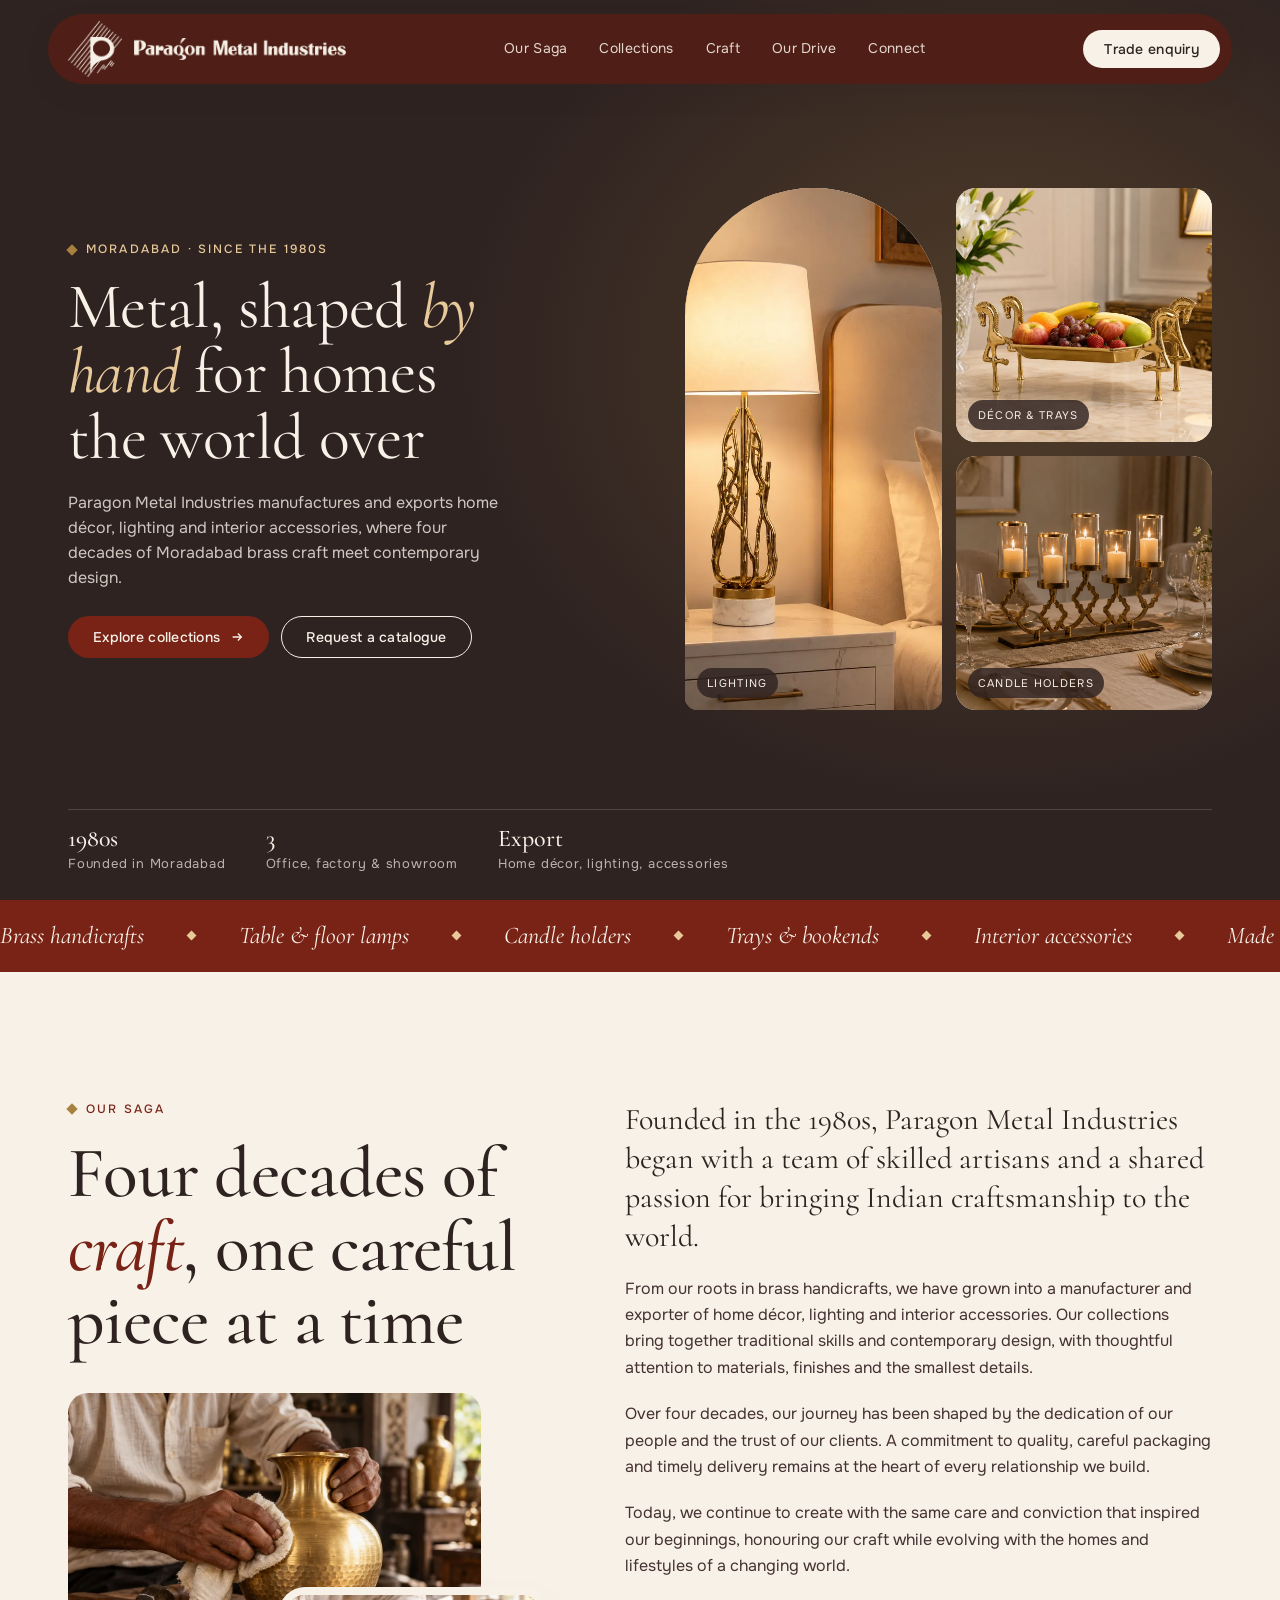
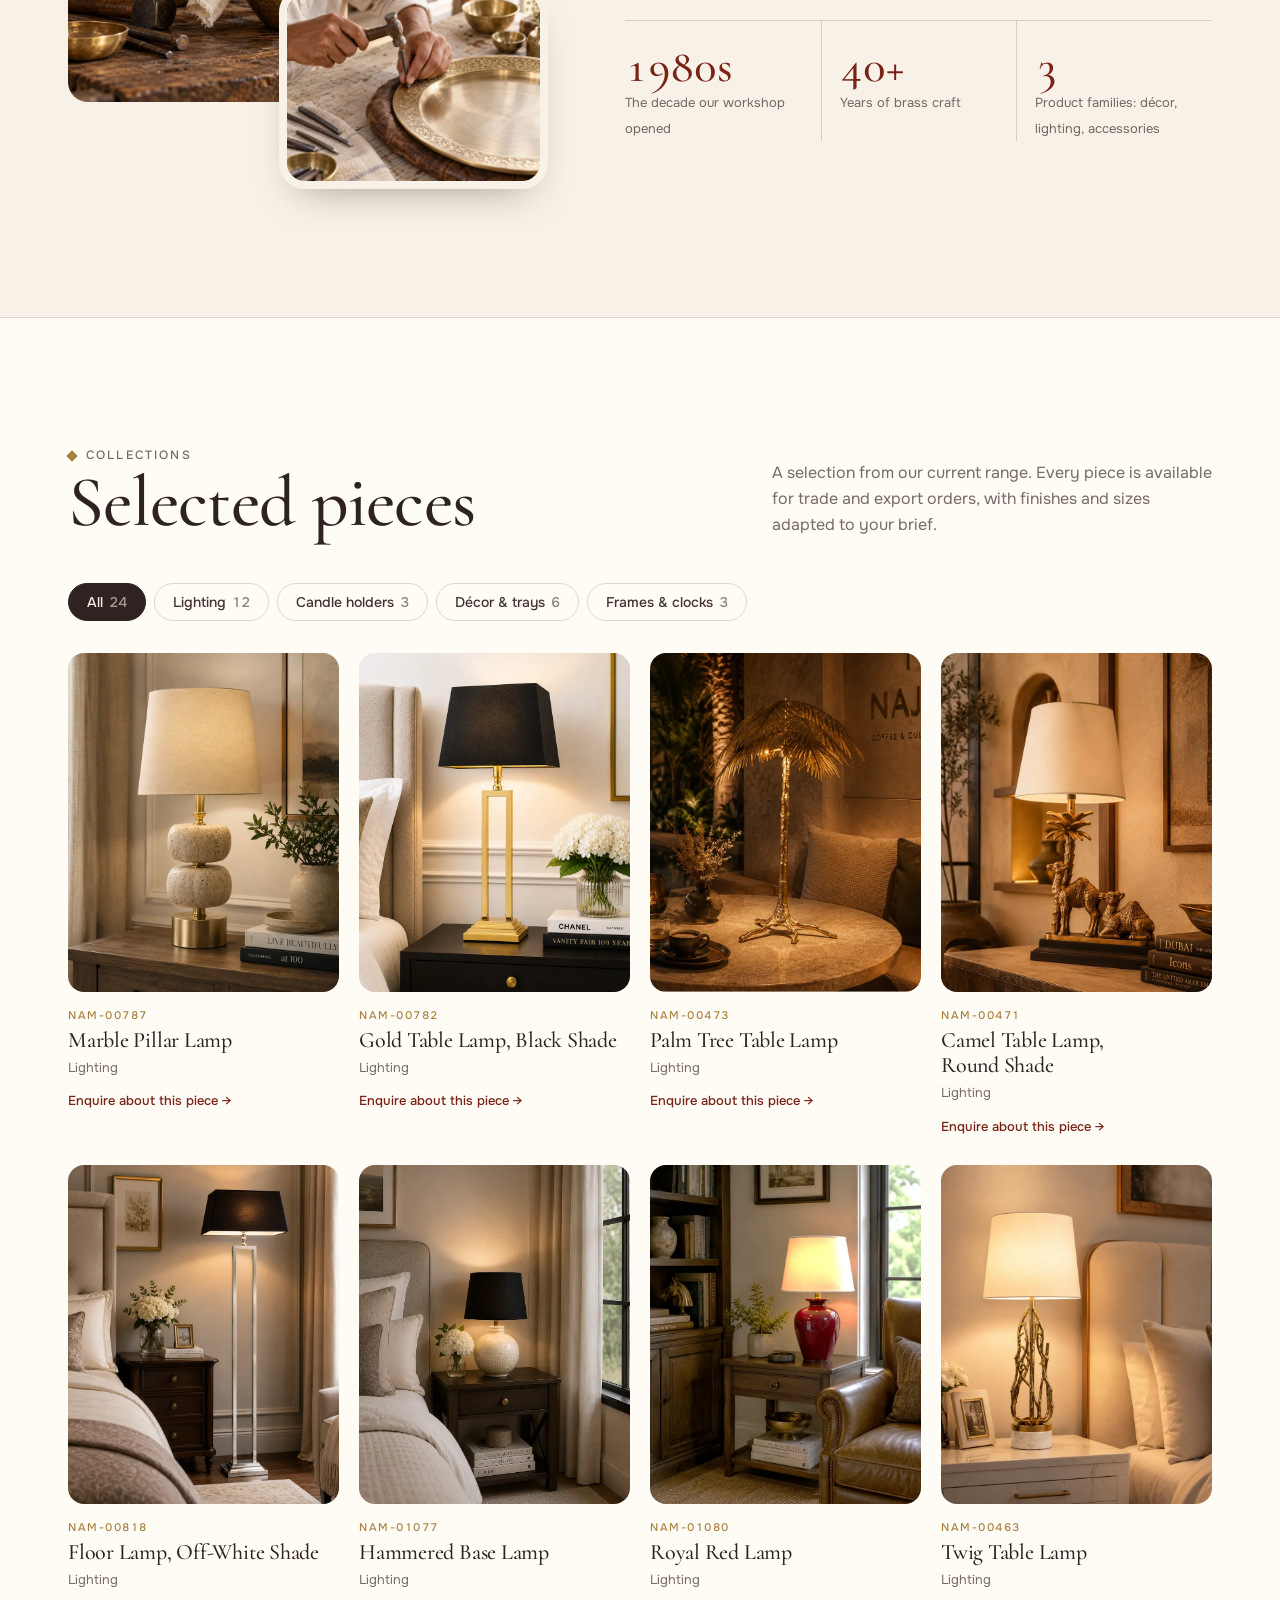
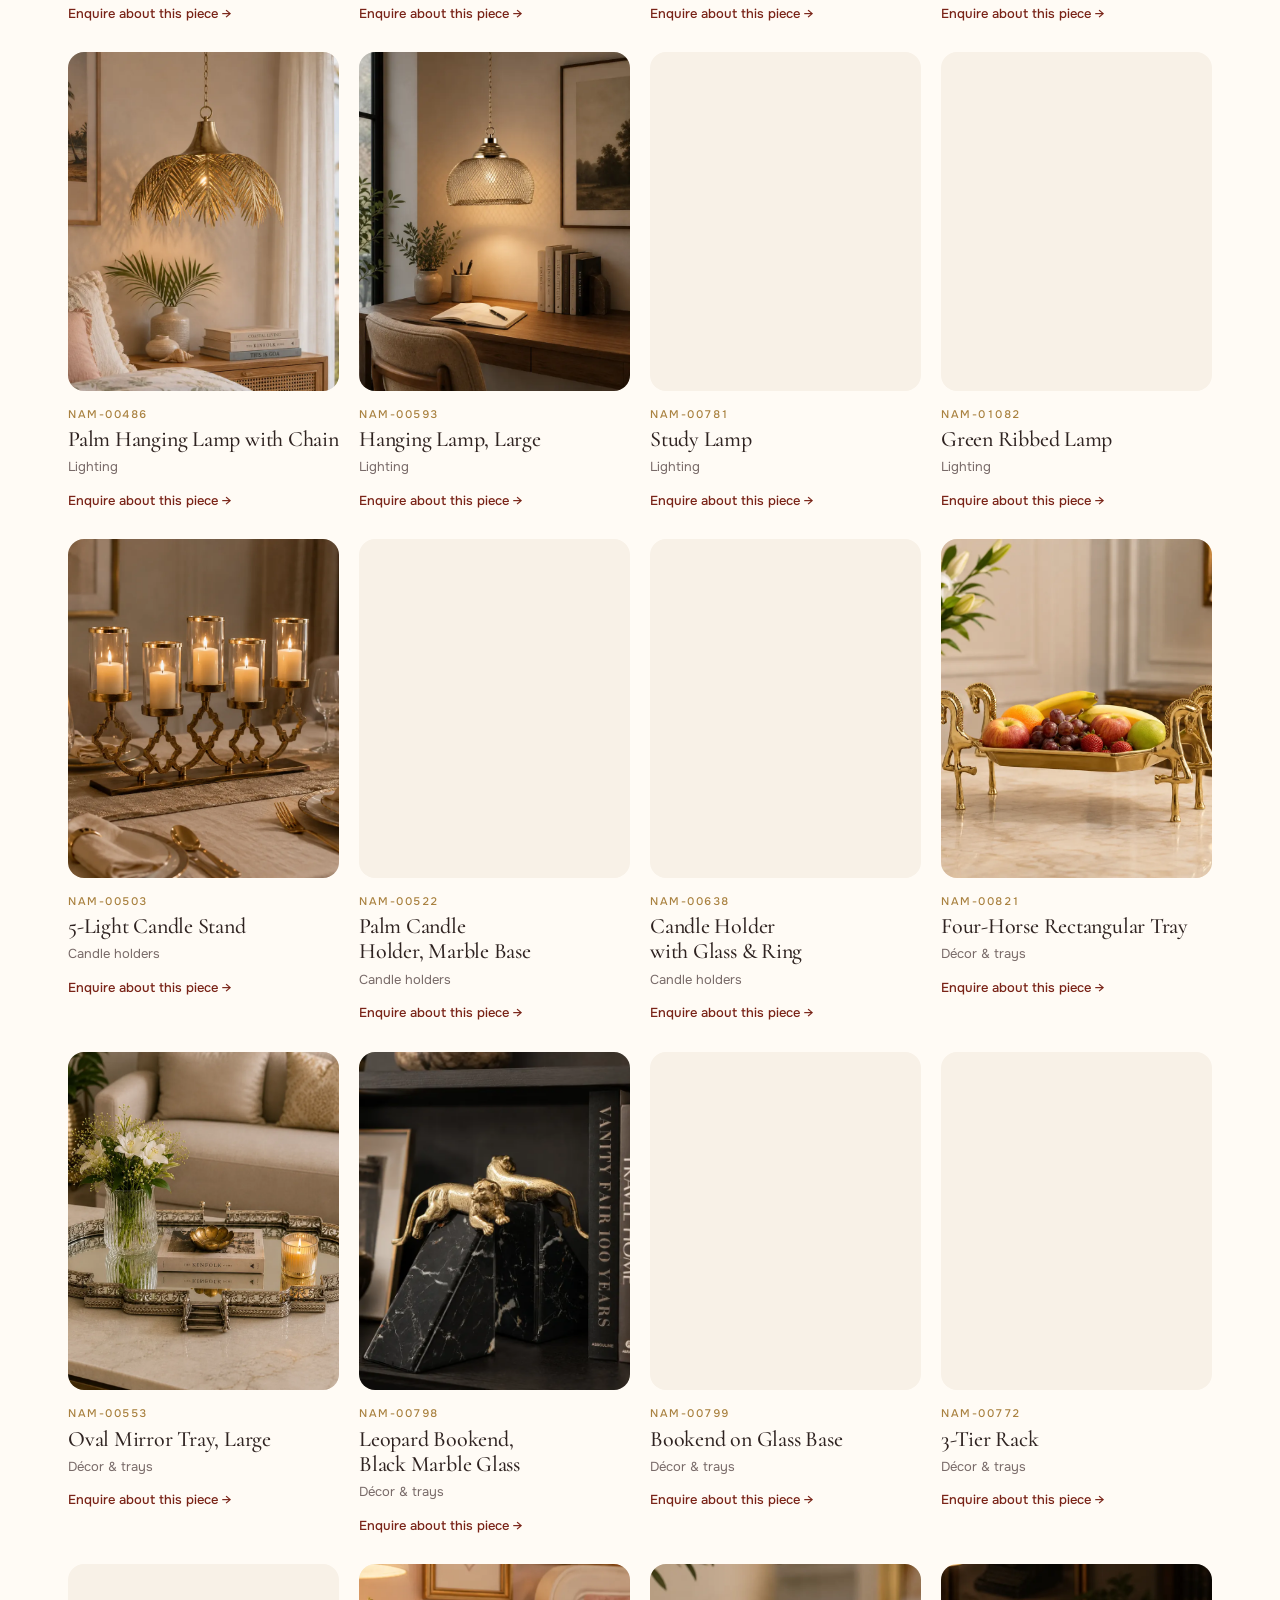
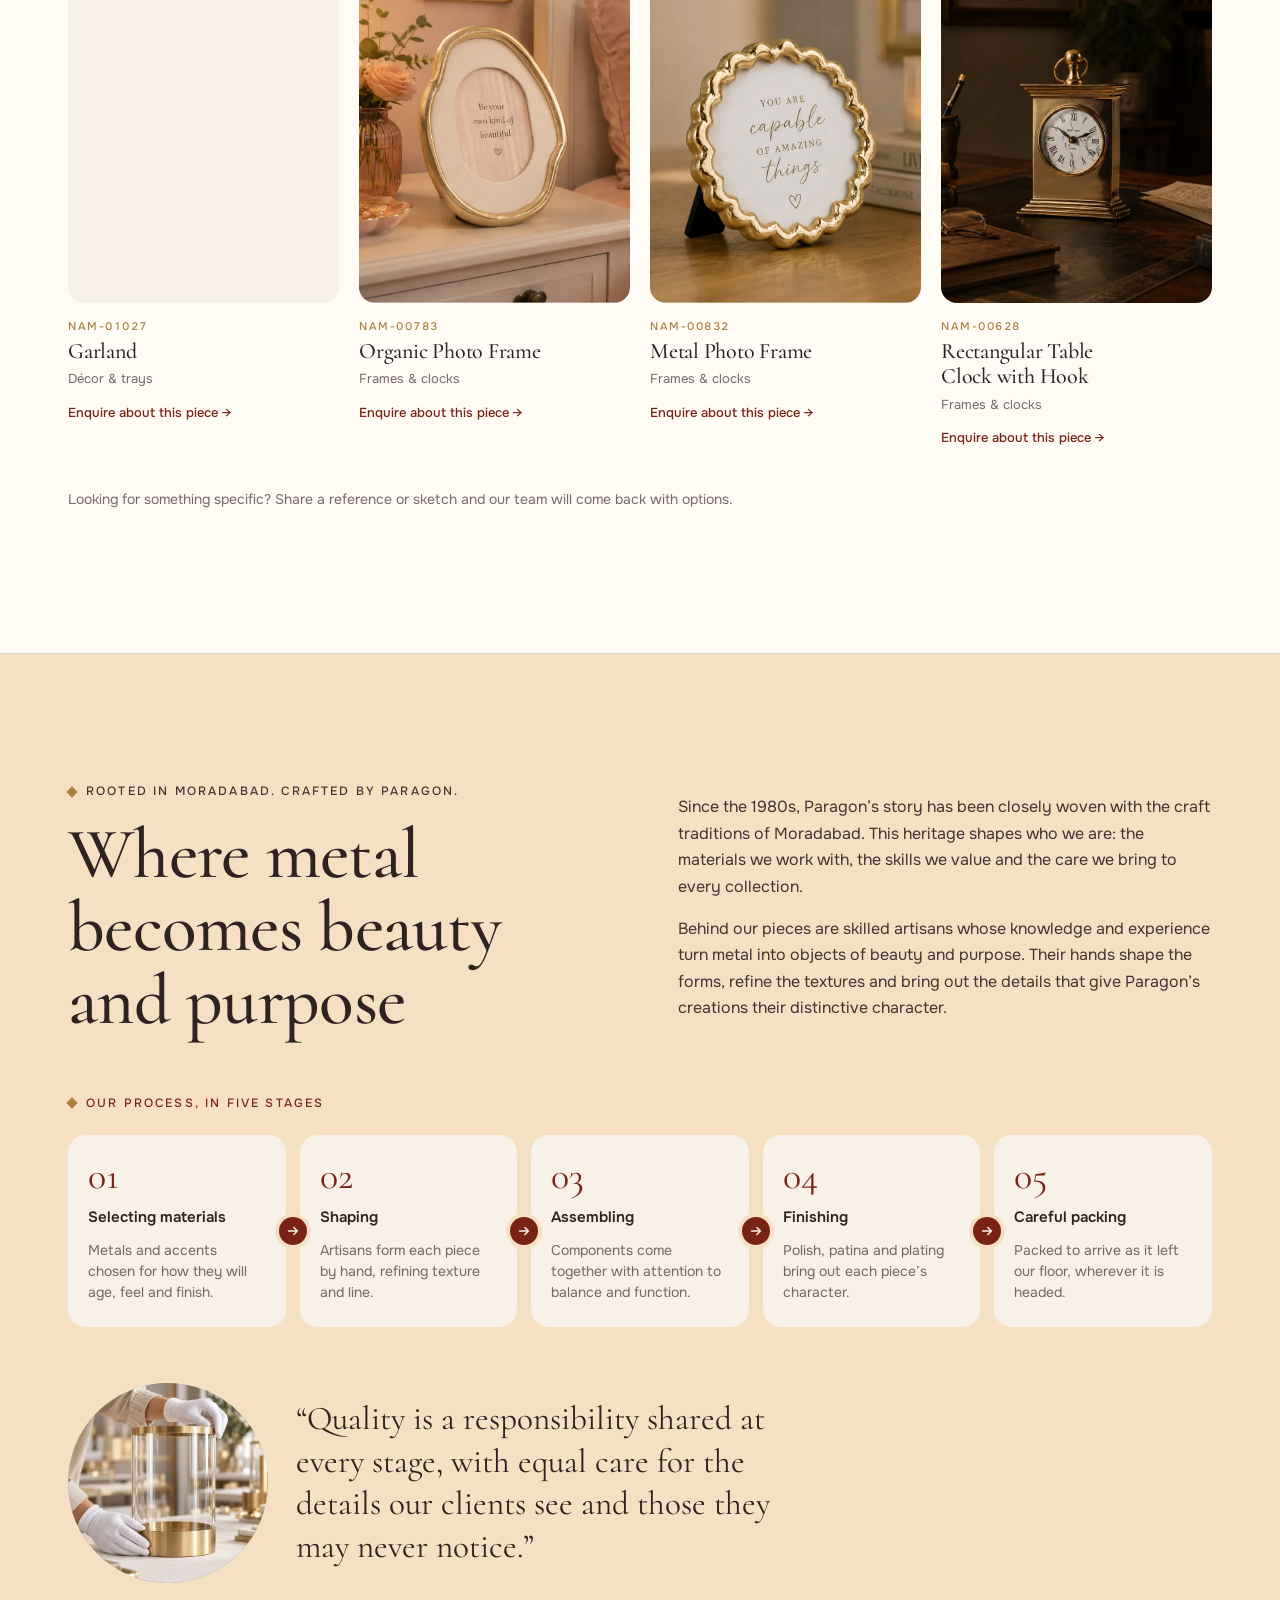
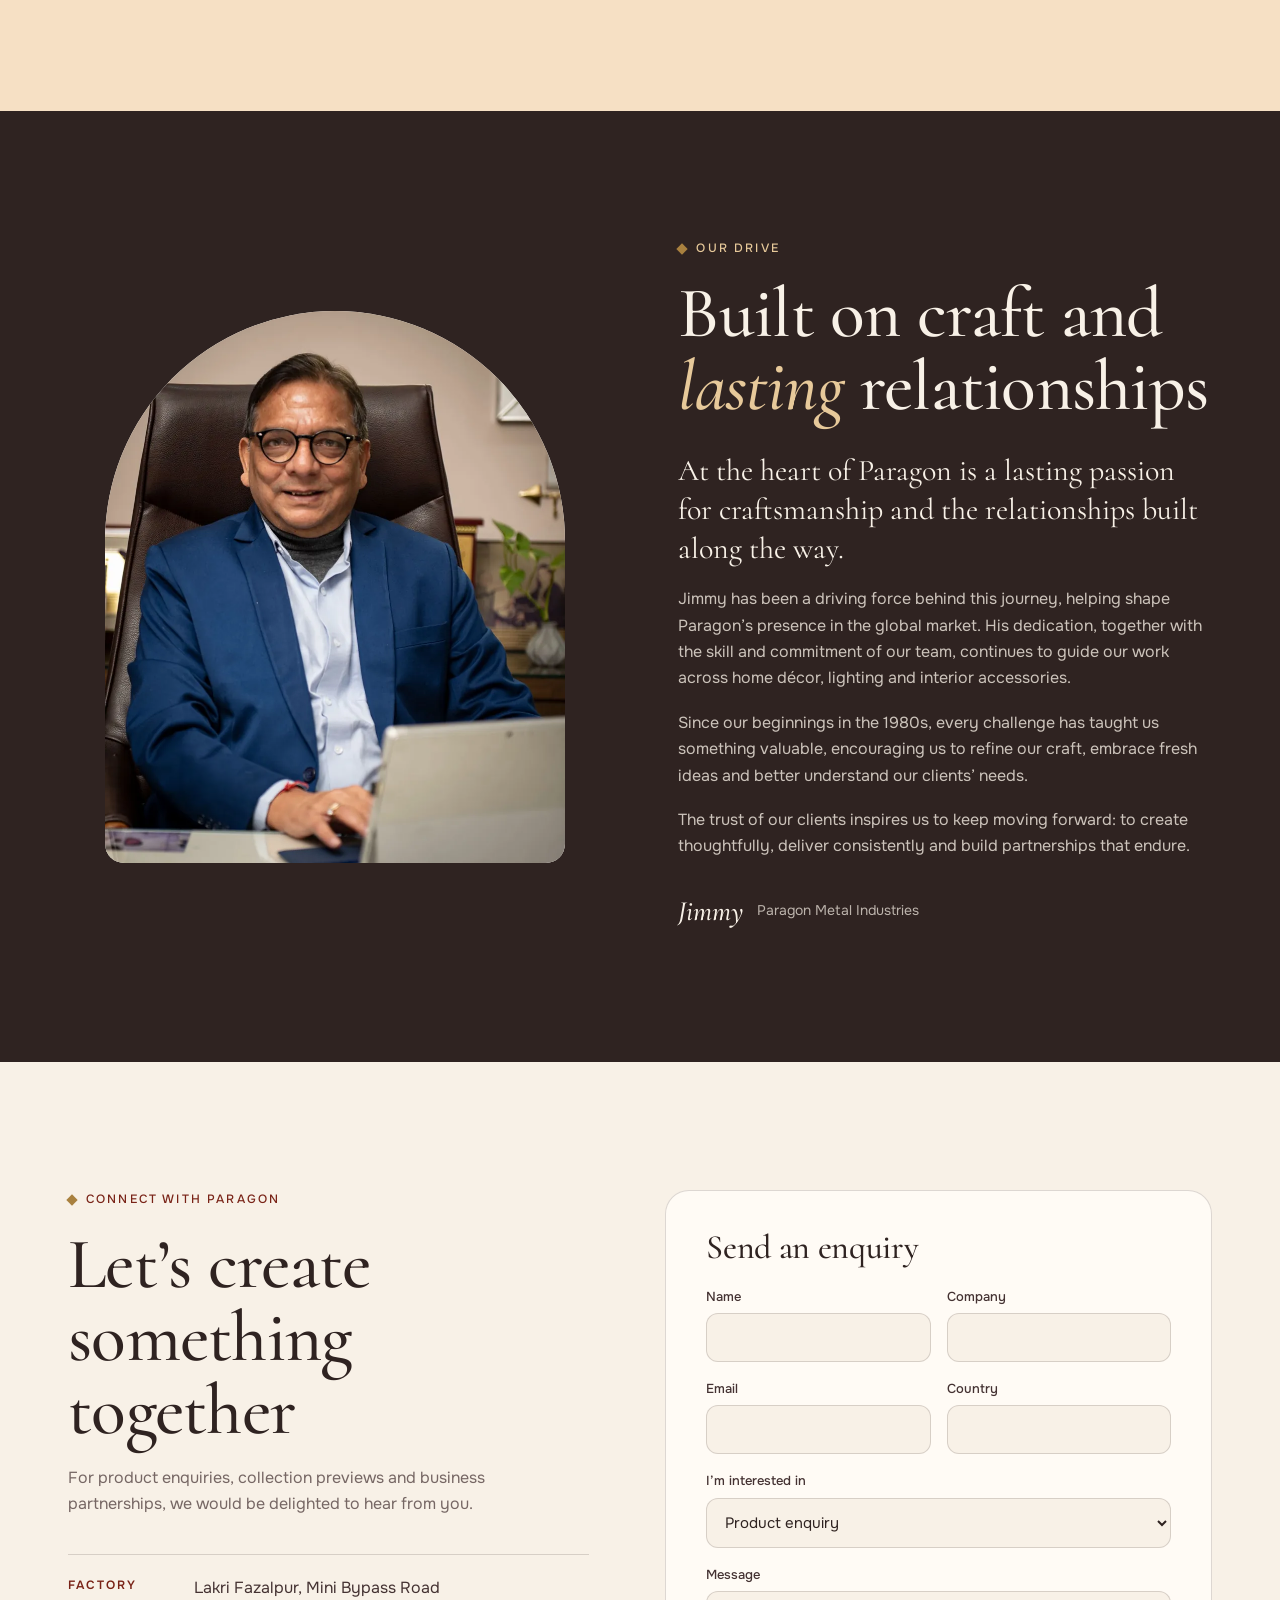
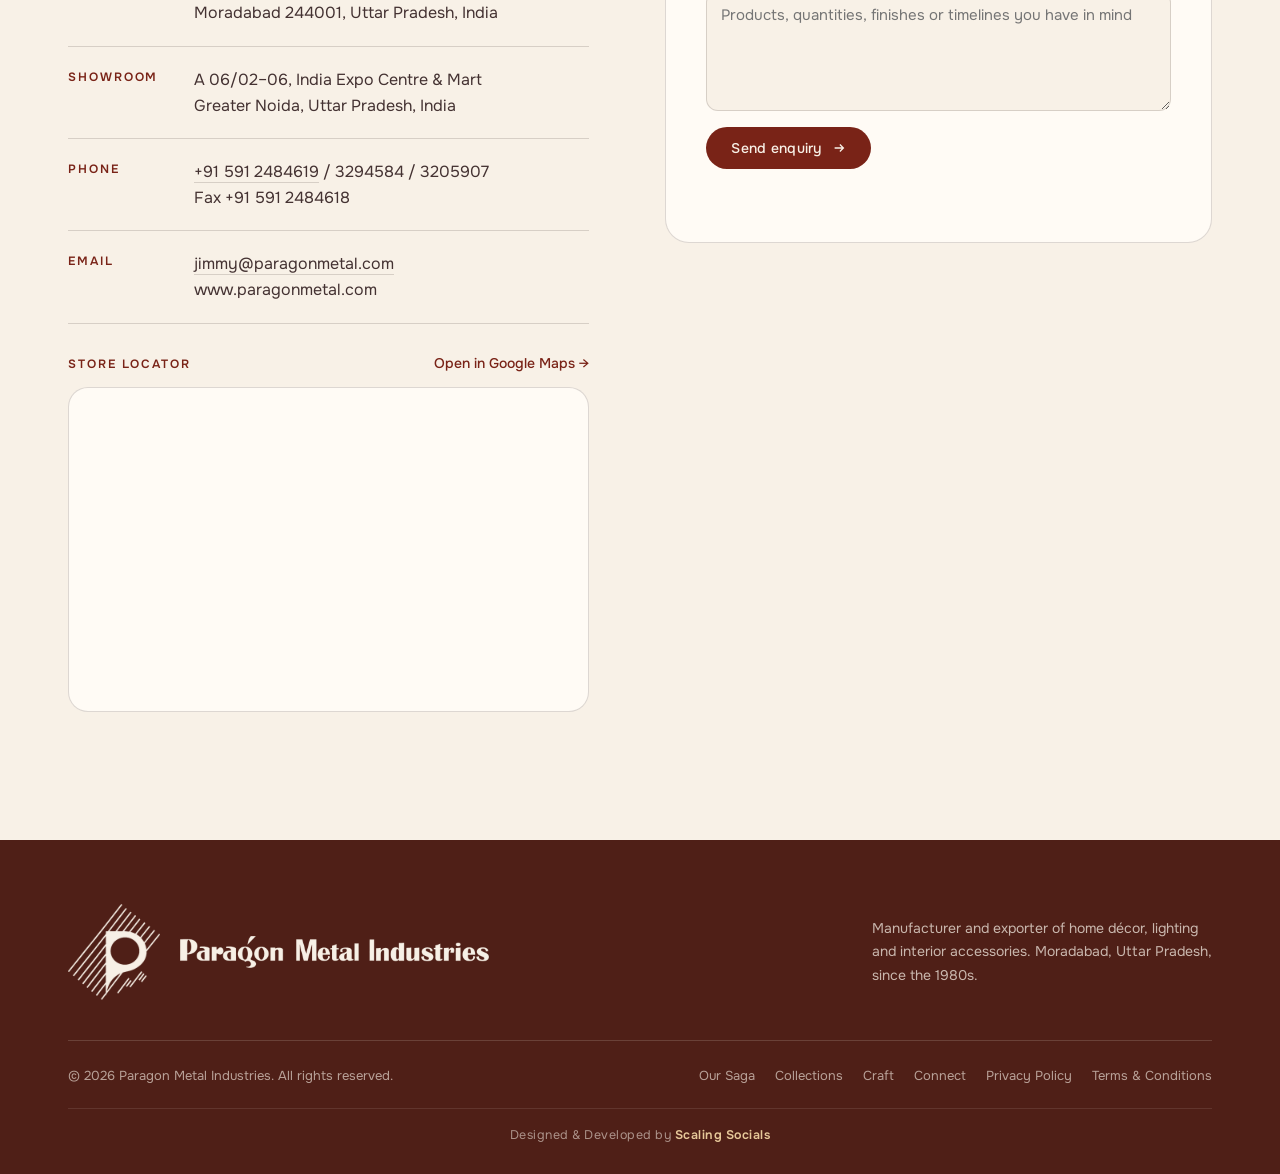
==== commit 3884e6ff: "Serve the logo as PNG The lossless WebP logo rendered with colour blocks in a Windows Chromium brows" ====
--- a/index.html
+++ b/index.html
@@ -307,7 +307,7 @@
 
 <div class="nav-wrap">
   <nav class="nav" id="nav" aria-label="Main">
-    <a href="#top" class="logo" aria-label="Paragon Metal Industries home"><img class="mark" src="images/logo-mark.webp" alt="" width="230" height="240"><img class="word" src="images/logo-wordmark.webp" alt="Paragon Metal Industries" width="928" height="96"></a>
+    <a href="#top" class="logo" aria-label="Paragon Metal Industries home"><img class="mark" src="images/logo-mark.png" alt="" width="230" height="240"><img class="word" src="images/logo-wordmark.png" alt="Paragon Metal Industries" width="928" height="96"></a>
     <ul>
       <li><a href="#saga">Our Saga</a></li>
       <li><a href="#collections">Collections</a></li>
@@ -488,7 +488,7 @@
 <footer>
   <div class="frame">
     <div class="foot-top">
-      <a href="#top" class="logo" aria-label="Paragon Metal Industries, back to top"><img class="mark" src="images/logo-mark.webp" alt="" width="230" height="240"><img class="word" src="images/logo-wordmark.webp" alt="Paragon Metal Industries" width="928" height="96"></a>
+      <a href="#top" class="logo" aria-label="Paragon Metal Industries, back to top"><img class="mark" src="images/logo-mark.png" alt="" width="230" height="240"><img class="word" src="images/logo-wordmark.png" alt="Paragon Metal Industries" width="928" height="96"></a>
       <p>Manufacturer and exporter of home décor, lighting and interior accessories. Moradabad, Uttar Pradesh, since the 1980s.</p>
     </div>
     <div class="foot-bot">
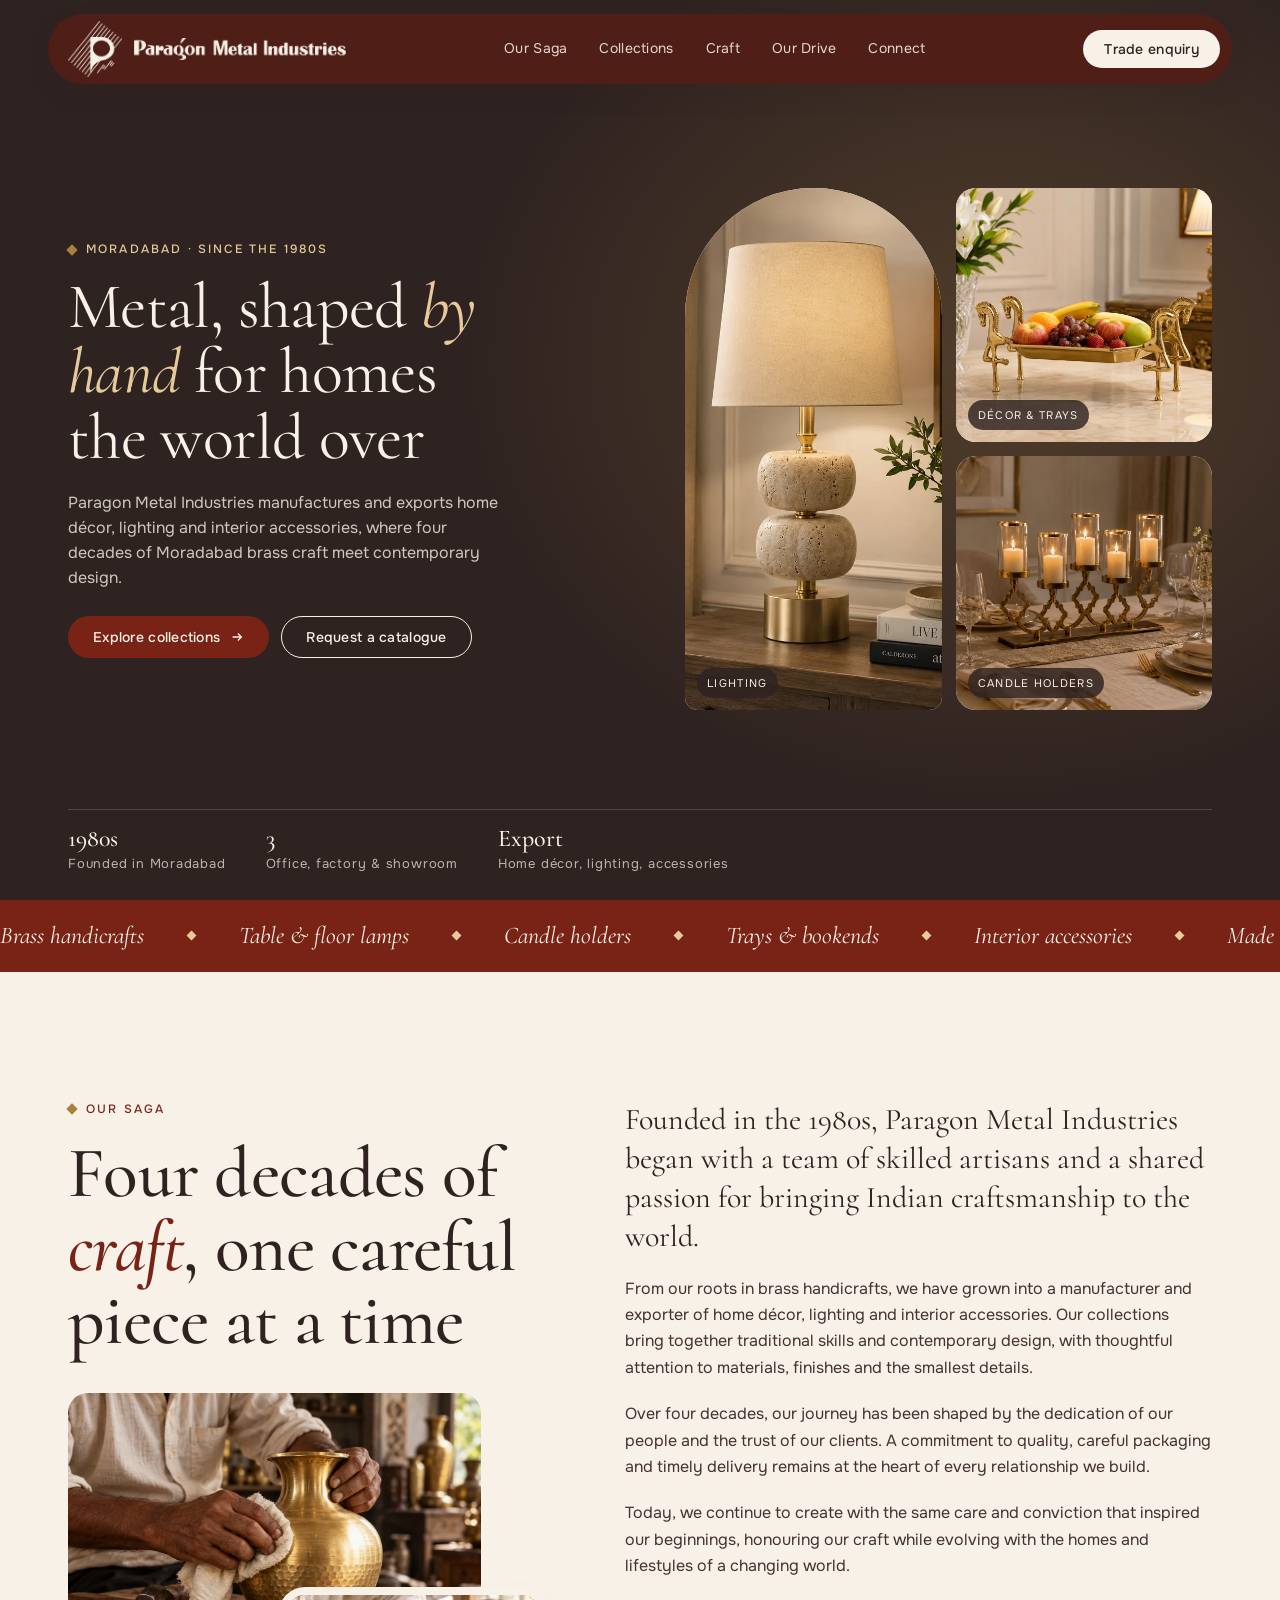
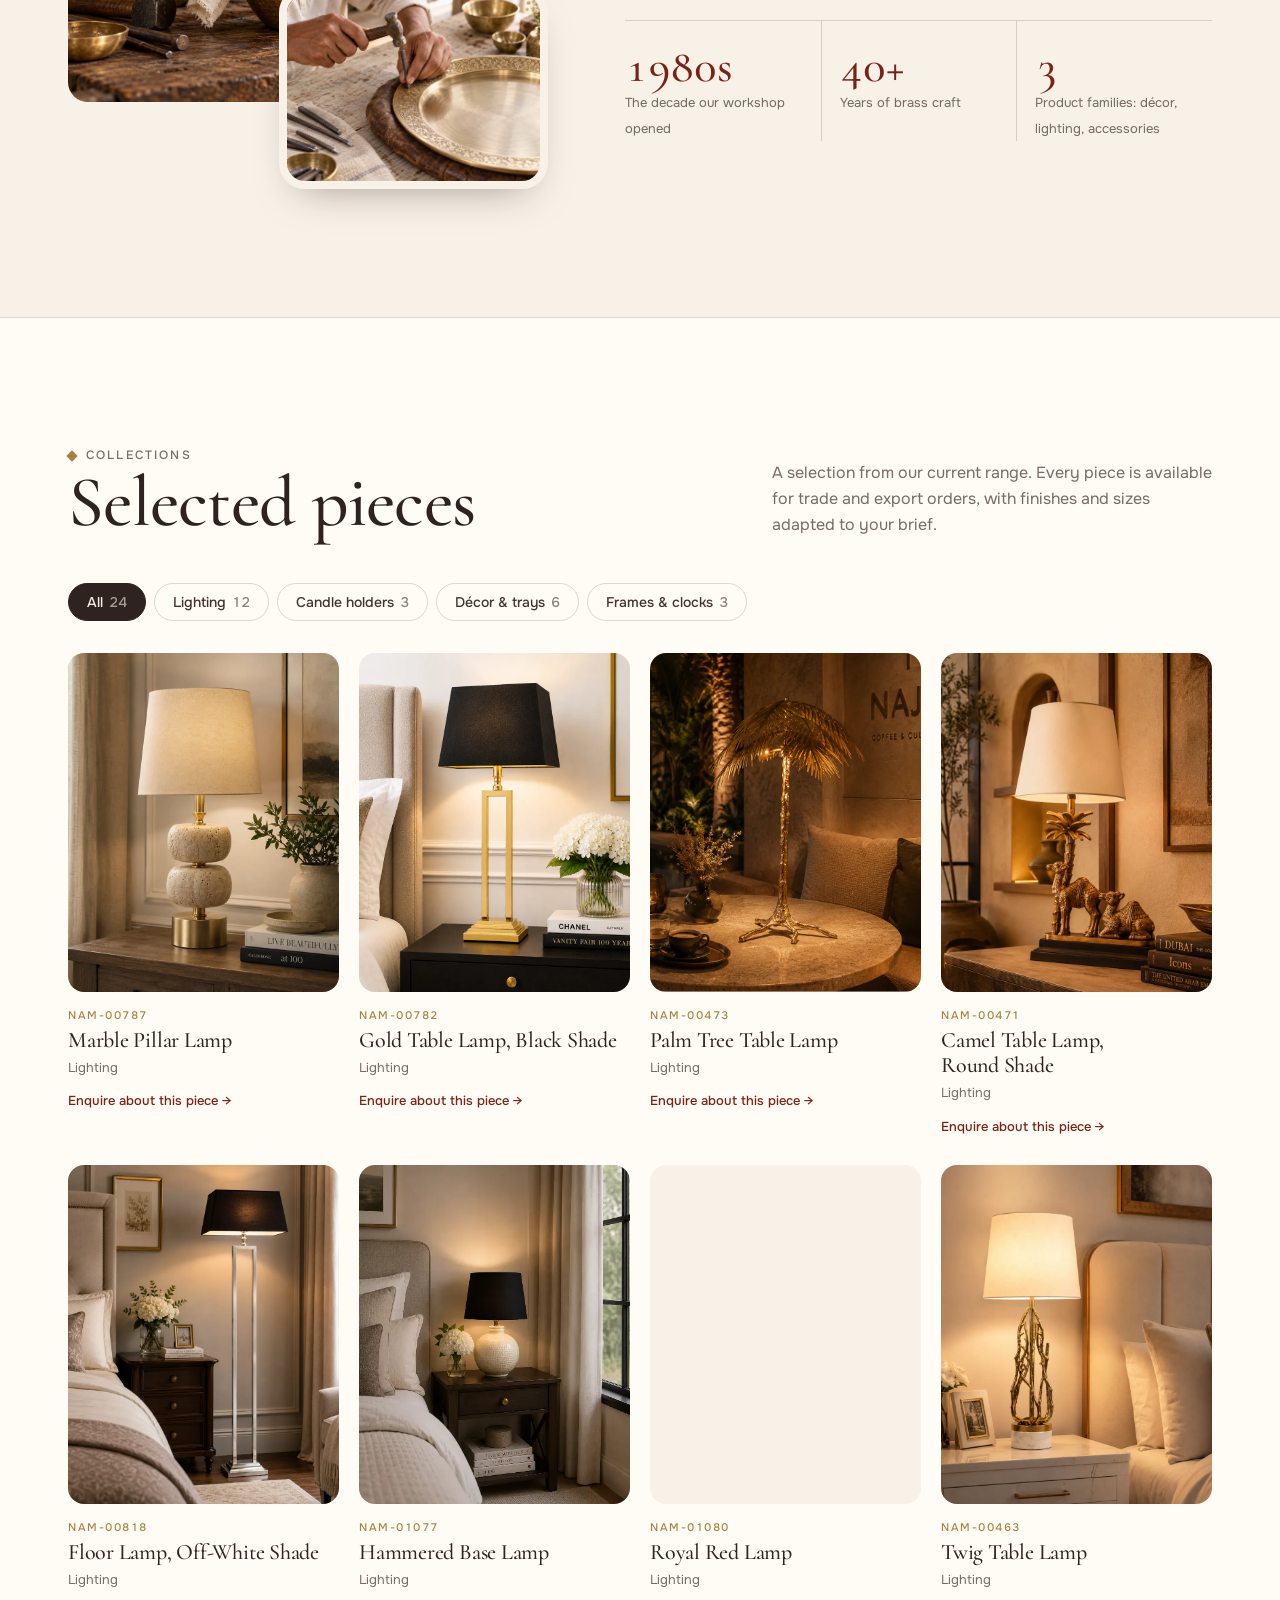
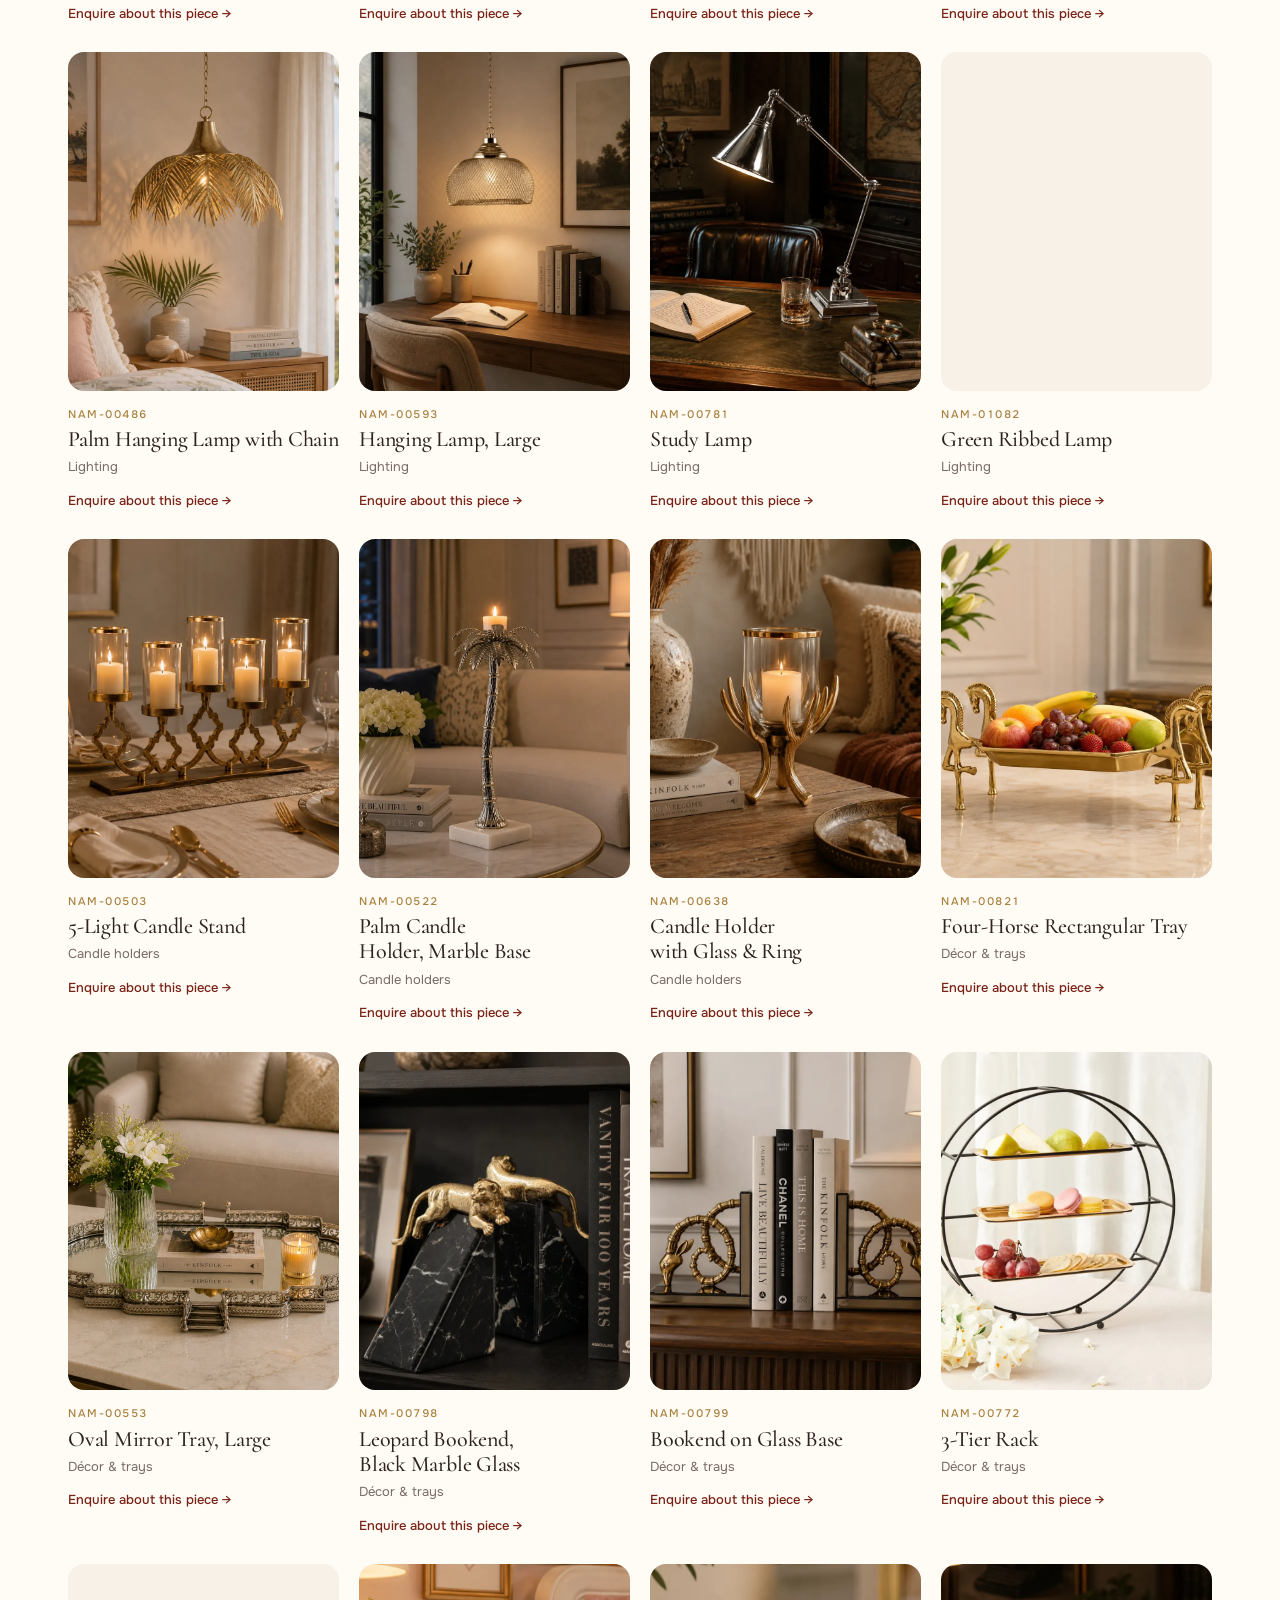
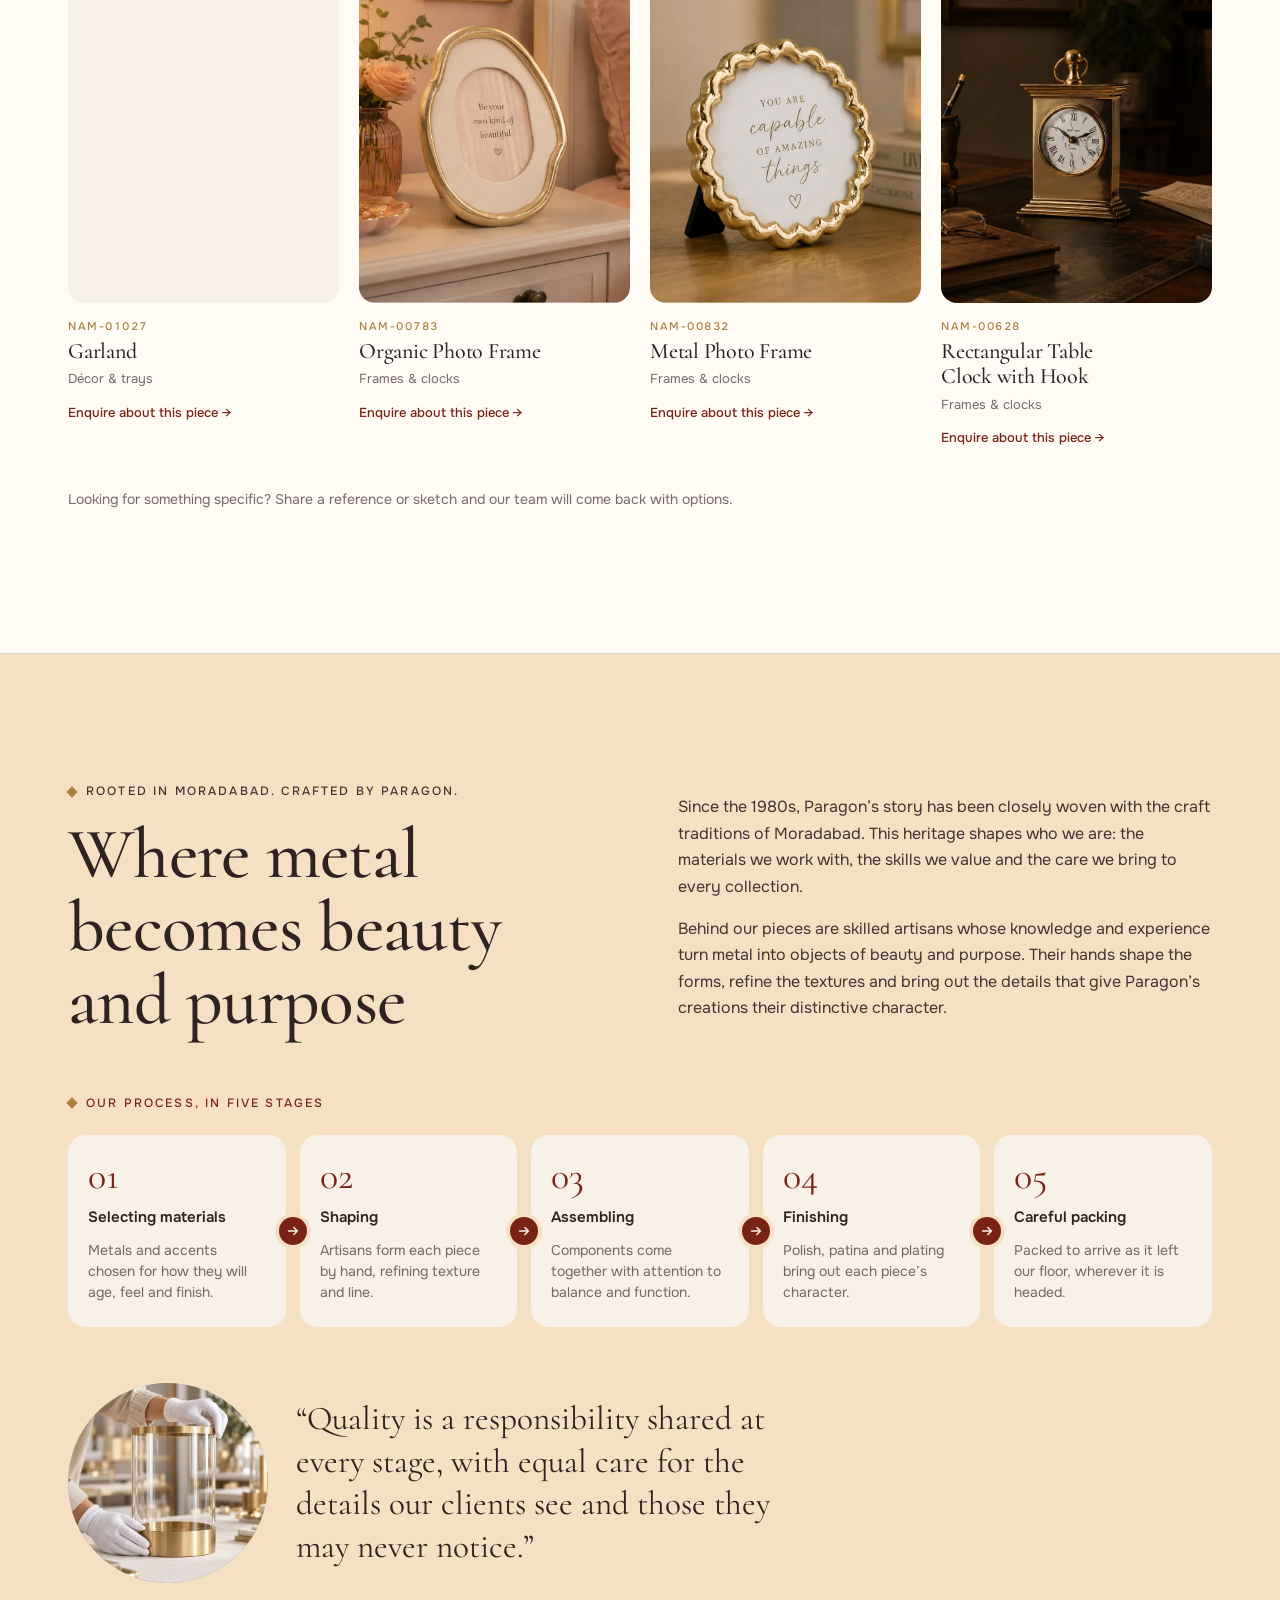
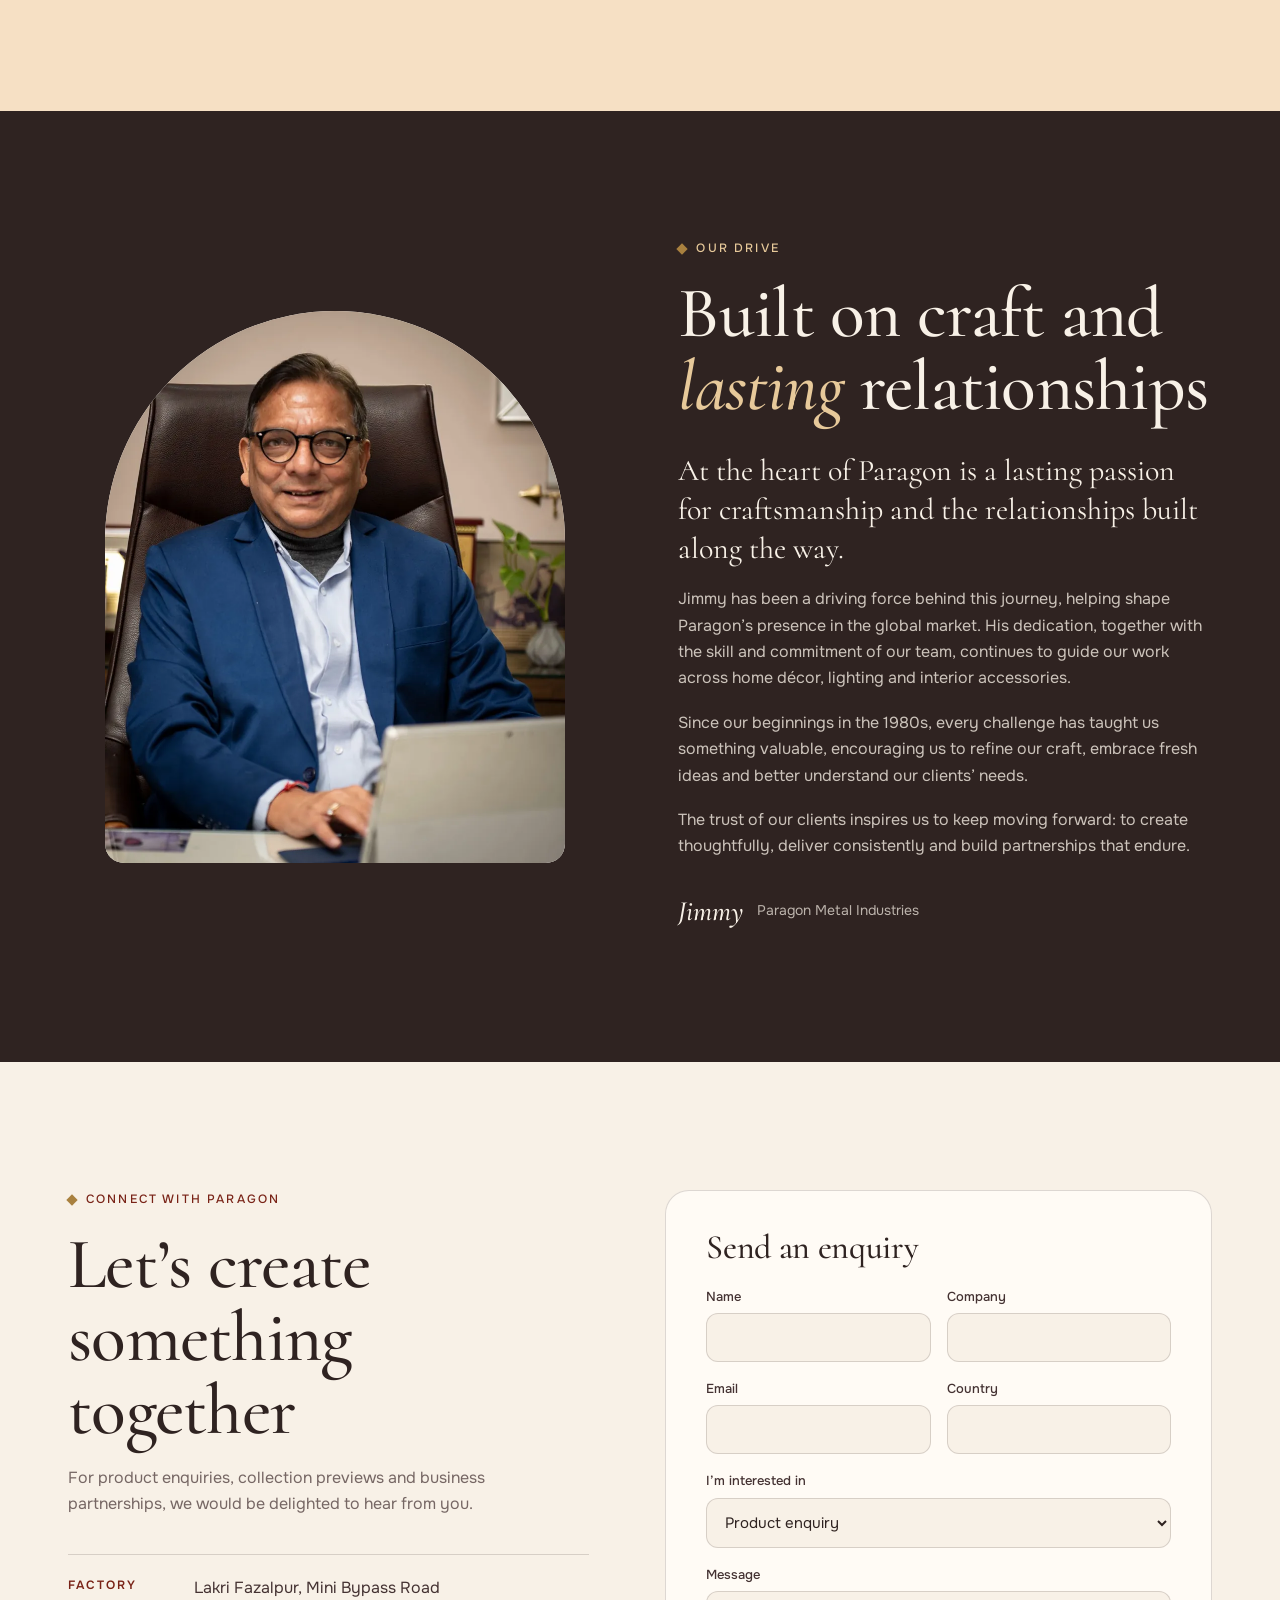
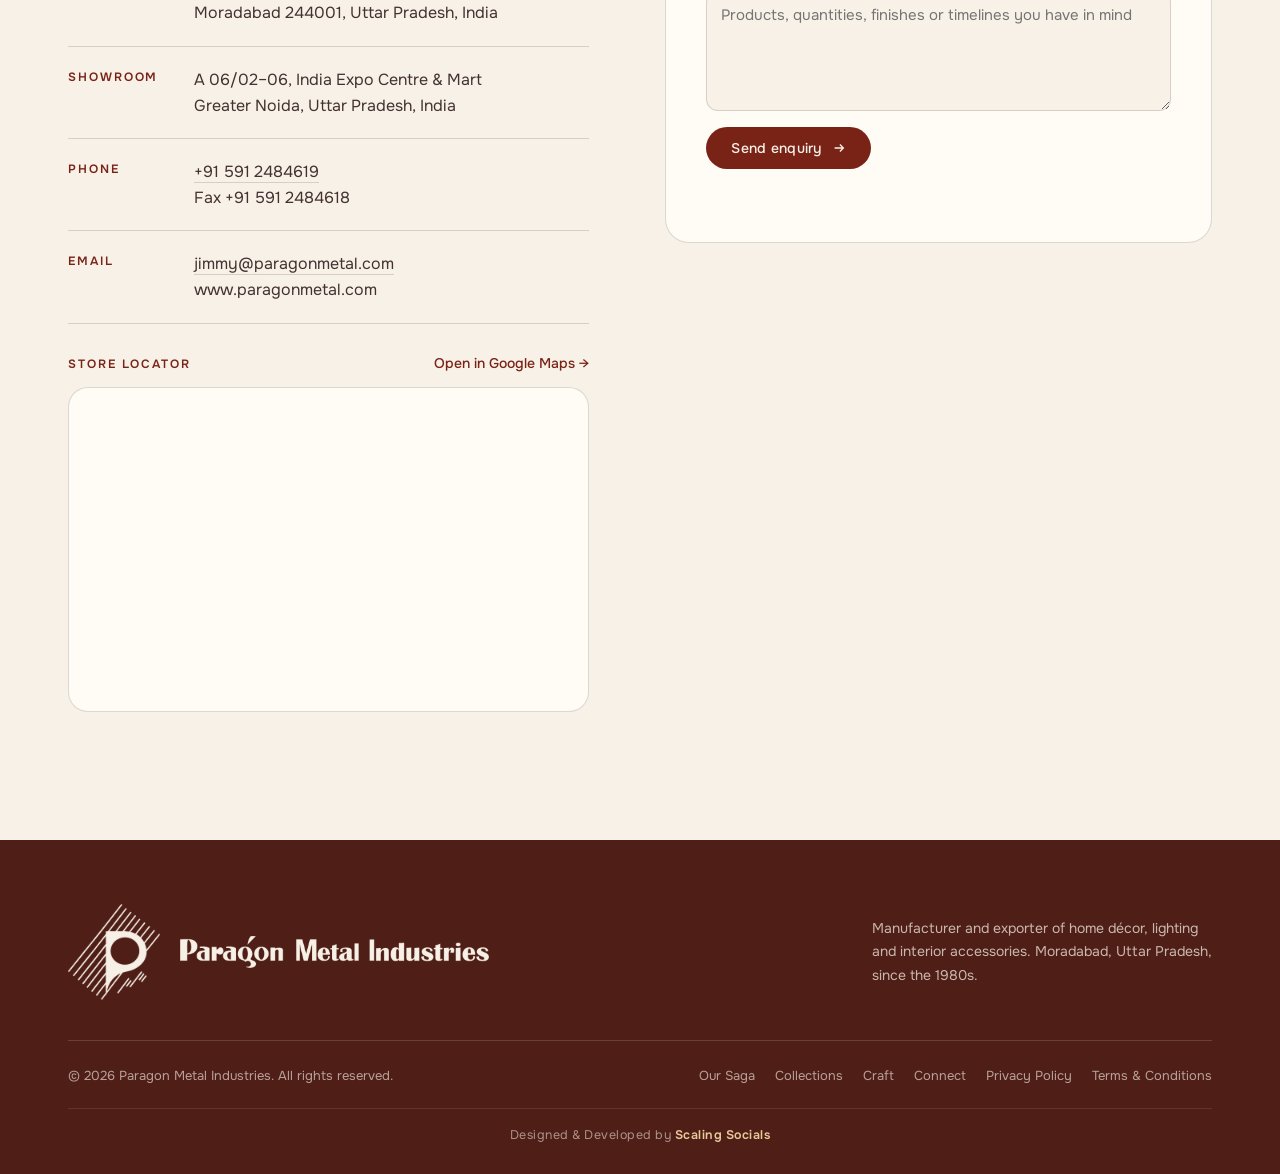
==== commit 9e705fda: "Add P-mark favicon; keep one phone number - Favicon, 192px icon and Apple touch icon made from the P" ====
--- a/index.html
+++ b/index.html
@@ -4,6 +4,11 @@
 <meta charset="utf-8">
 <meta name="viewport" content="width=device-width, initial-scale=1, viewport-fit=cover">
 <title>Paragon Metal Industries</title>
+<link rel="icon" href="images/favicon.ico" sizes="any">
+<link rel="icon" type="image/png" sizes="32x32" href="images/favicon-32.png">
+<link rel="icon" type="image/png" sizes="192x192" href="images/favicon-192.png">
+<link rel="apple-touch-icon" href="images/apple-touch-icon.png">
+<meta name="theme-color" content="#4F1F17">
 <meta name="description" content="Paragon Metal Industries, Moradabad. Manufacturer and exporter of brass home décor, lighting and interior accessories since the 1980s.">
 <link rel="preconnect" href="https://fonts.googleapis.com">
 <link rel="preconnect" href="https://fonts.gstatic.com" crossorigin>
@@ -447,7 +452,7 @@
       <div class="places">
         <div class="place"><h3>Factory</h3><p>Lakri Fazalpur, Mini Bypass Road<br>Moradabad 244001, Uttar Pradesh, India</p></div>
         <div class="place"><h3>Showroom</h3><p>A 06/02–06, India Expo Centre &amp; Mart<br>Greater Noida, Uttar Pradesh, India</p></div>
-        <div class="place"><h3>Phone</h3><p><a href="tel:+915912484619">+91 591 2484619</a> / 3294584 / 3205907<br>Fax +91 591 2484618</p></div>
+        <div class="place"><h3>Phone</h3><p><a href="tel:+915912484619">+91 591 2484619</a><br>Fax +91 591 2484618</p></div>
         <div class="place"><h3>Email</h3><p><a href="mailto:jimmy@paragonmetal.com">jimmy@paragonmetal.com</a><br>www.paragonmetal.com</p></div>
       </div>
       <div class="locator">
